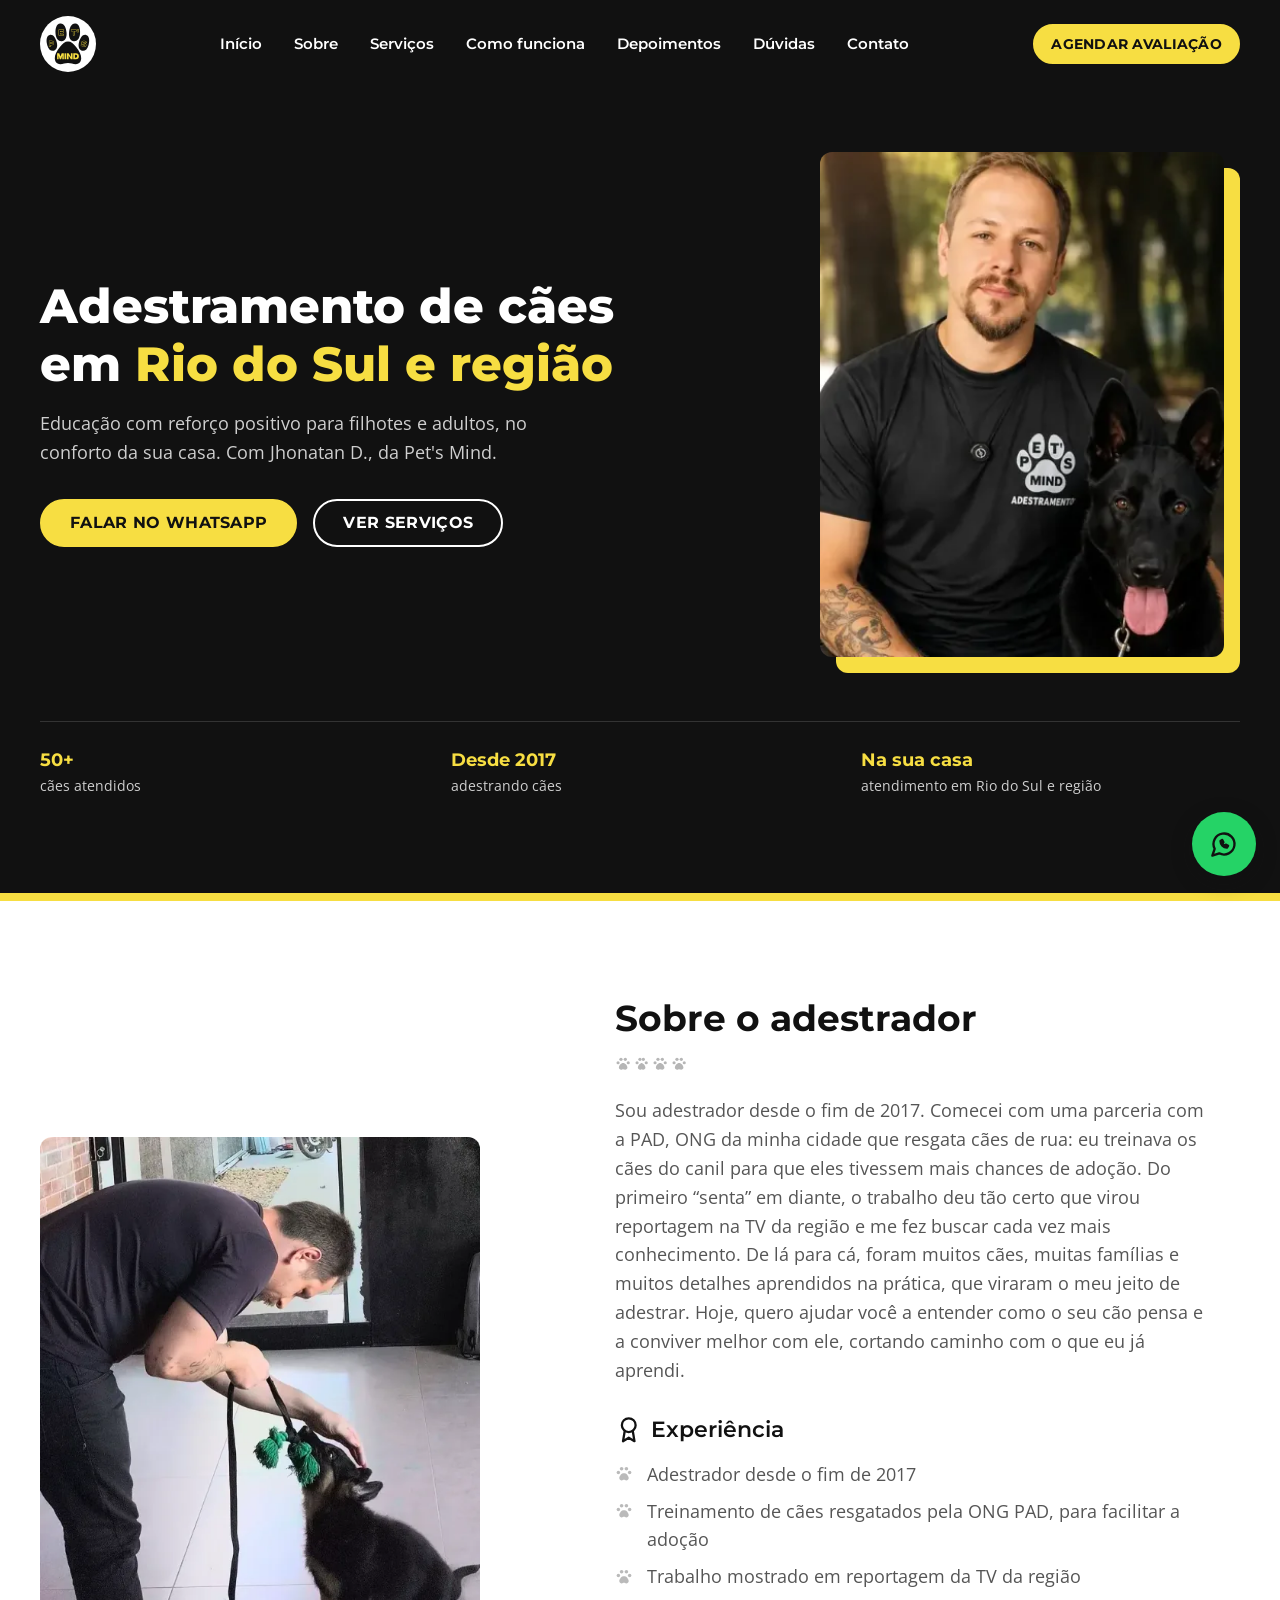
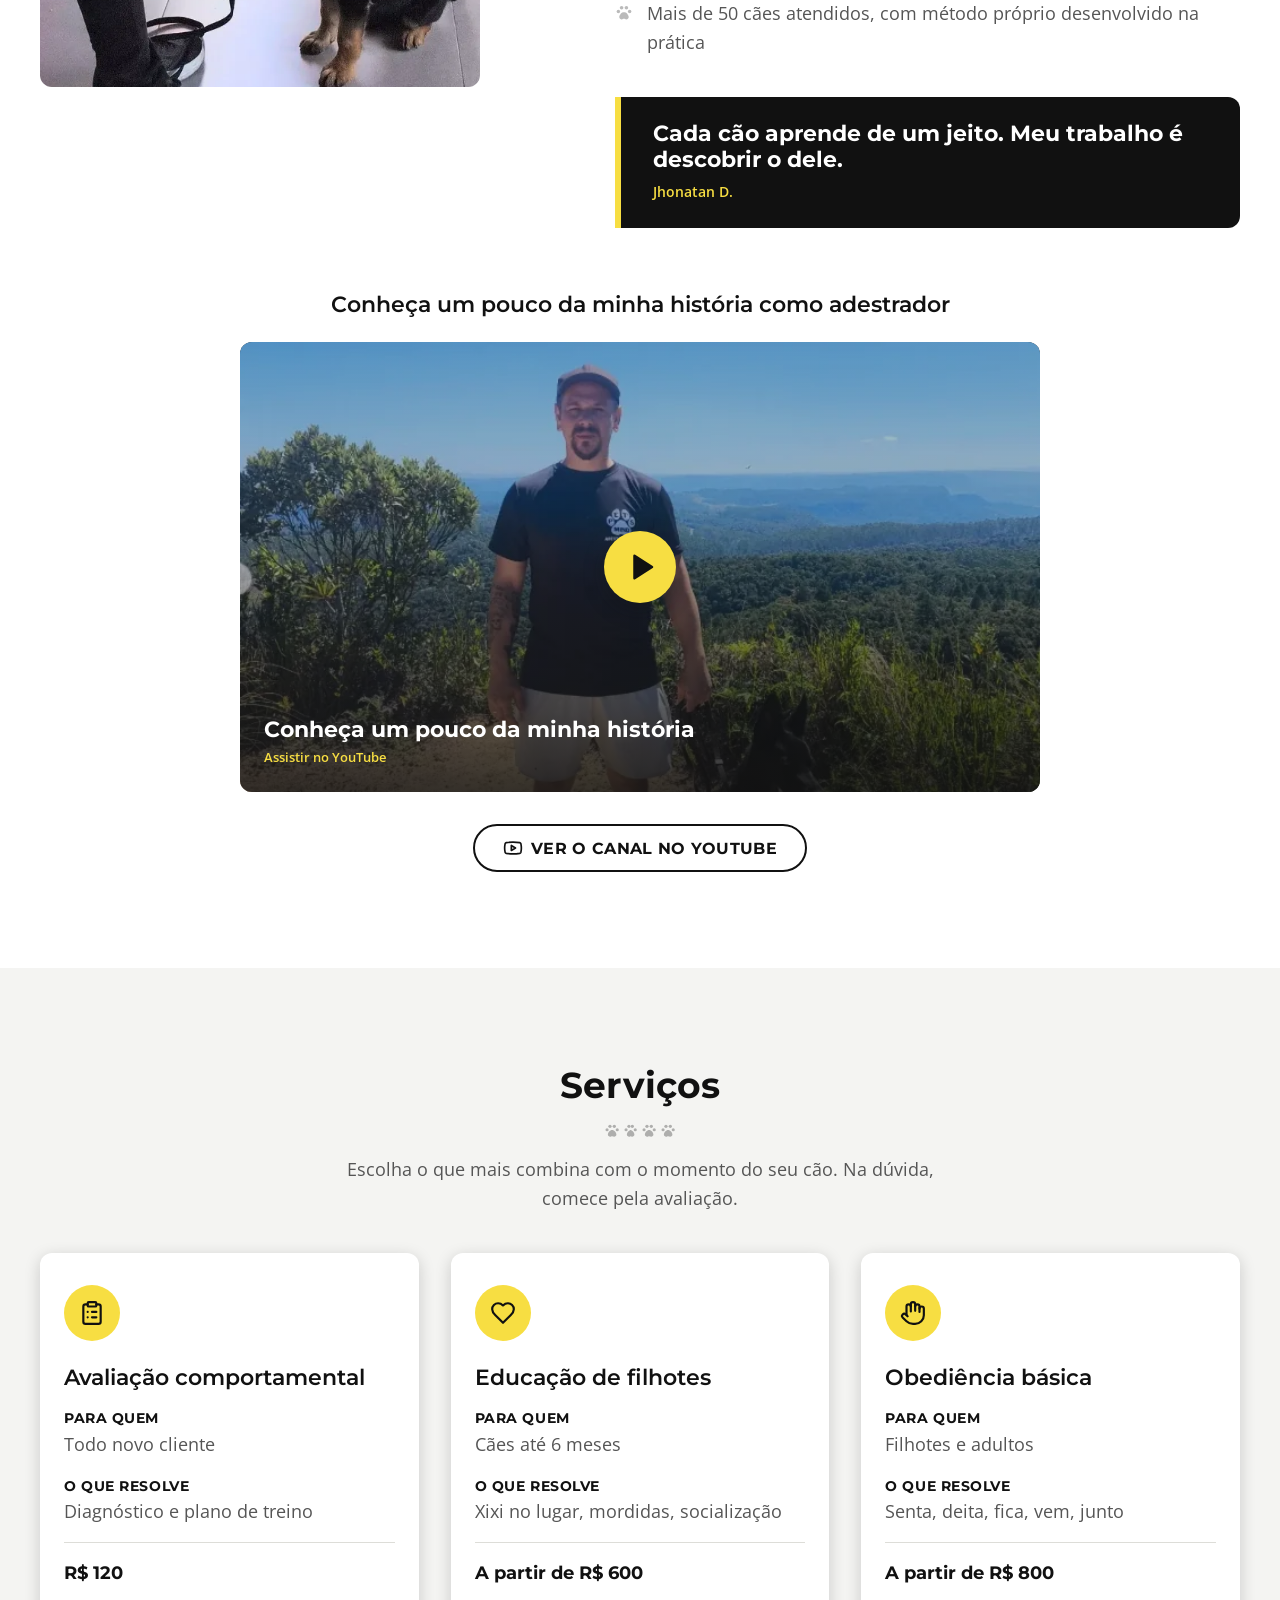
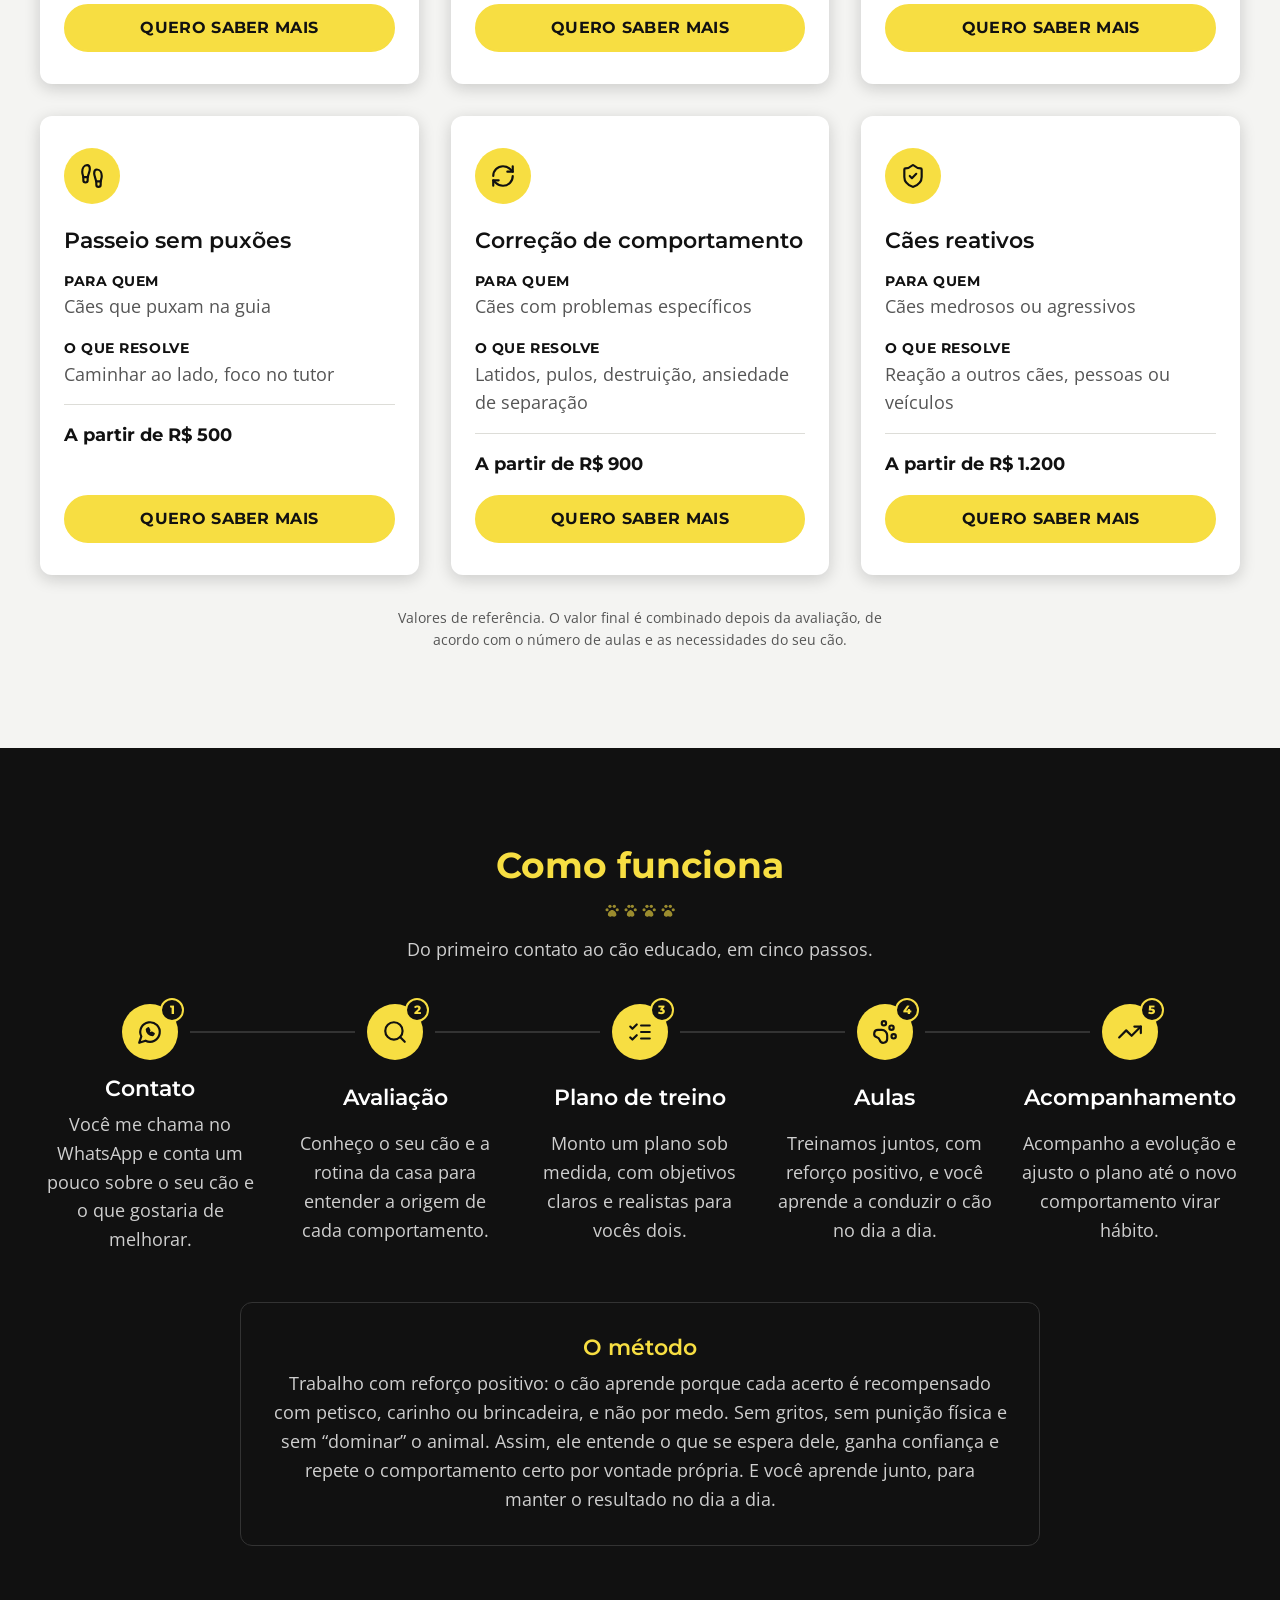
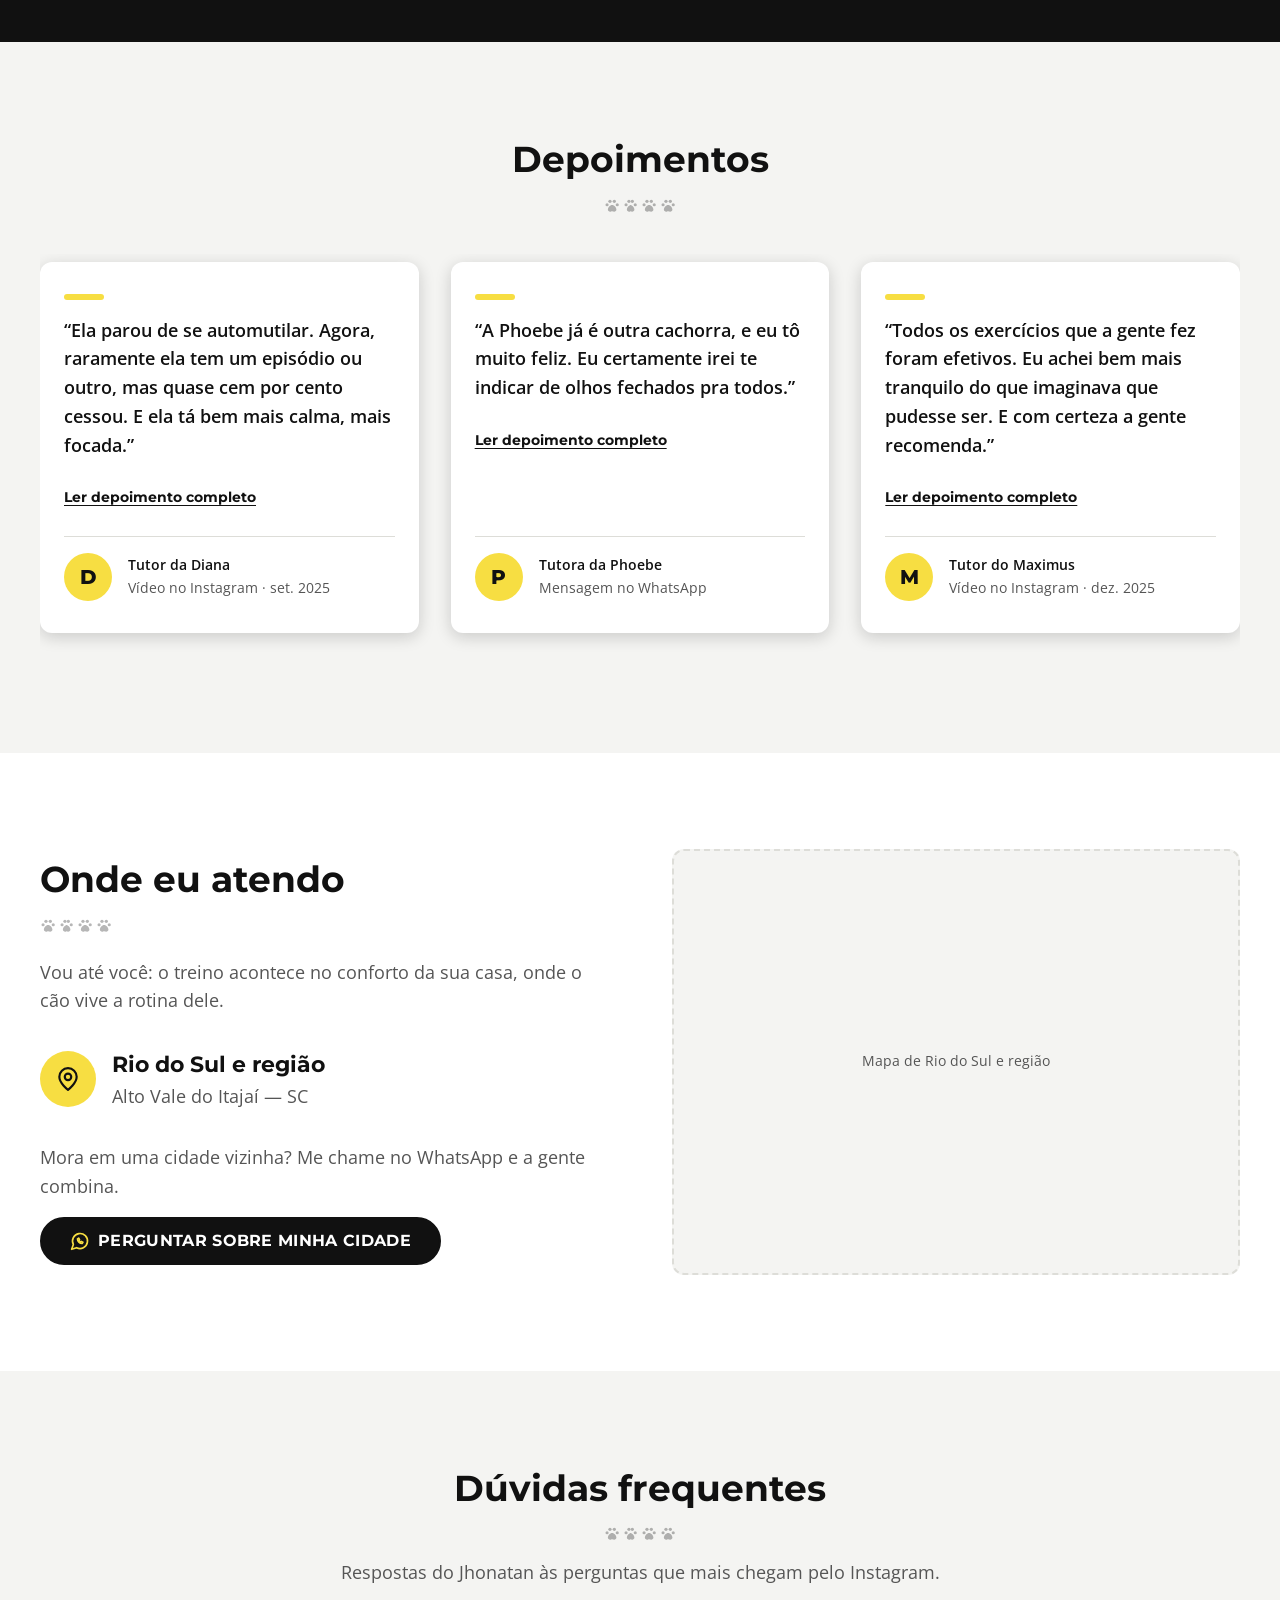
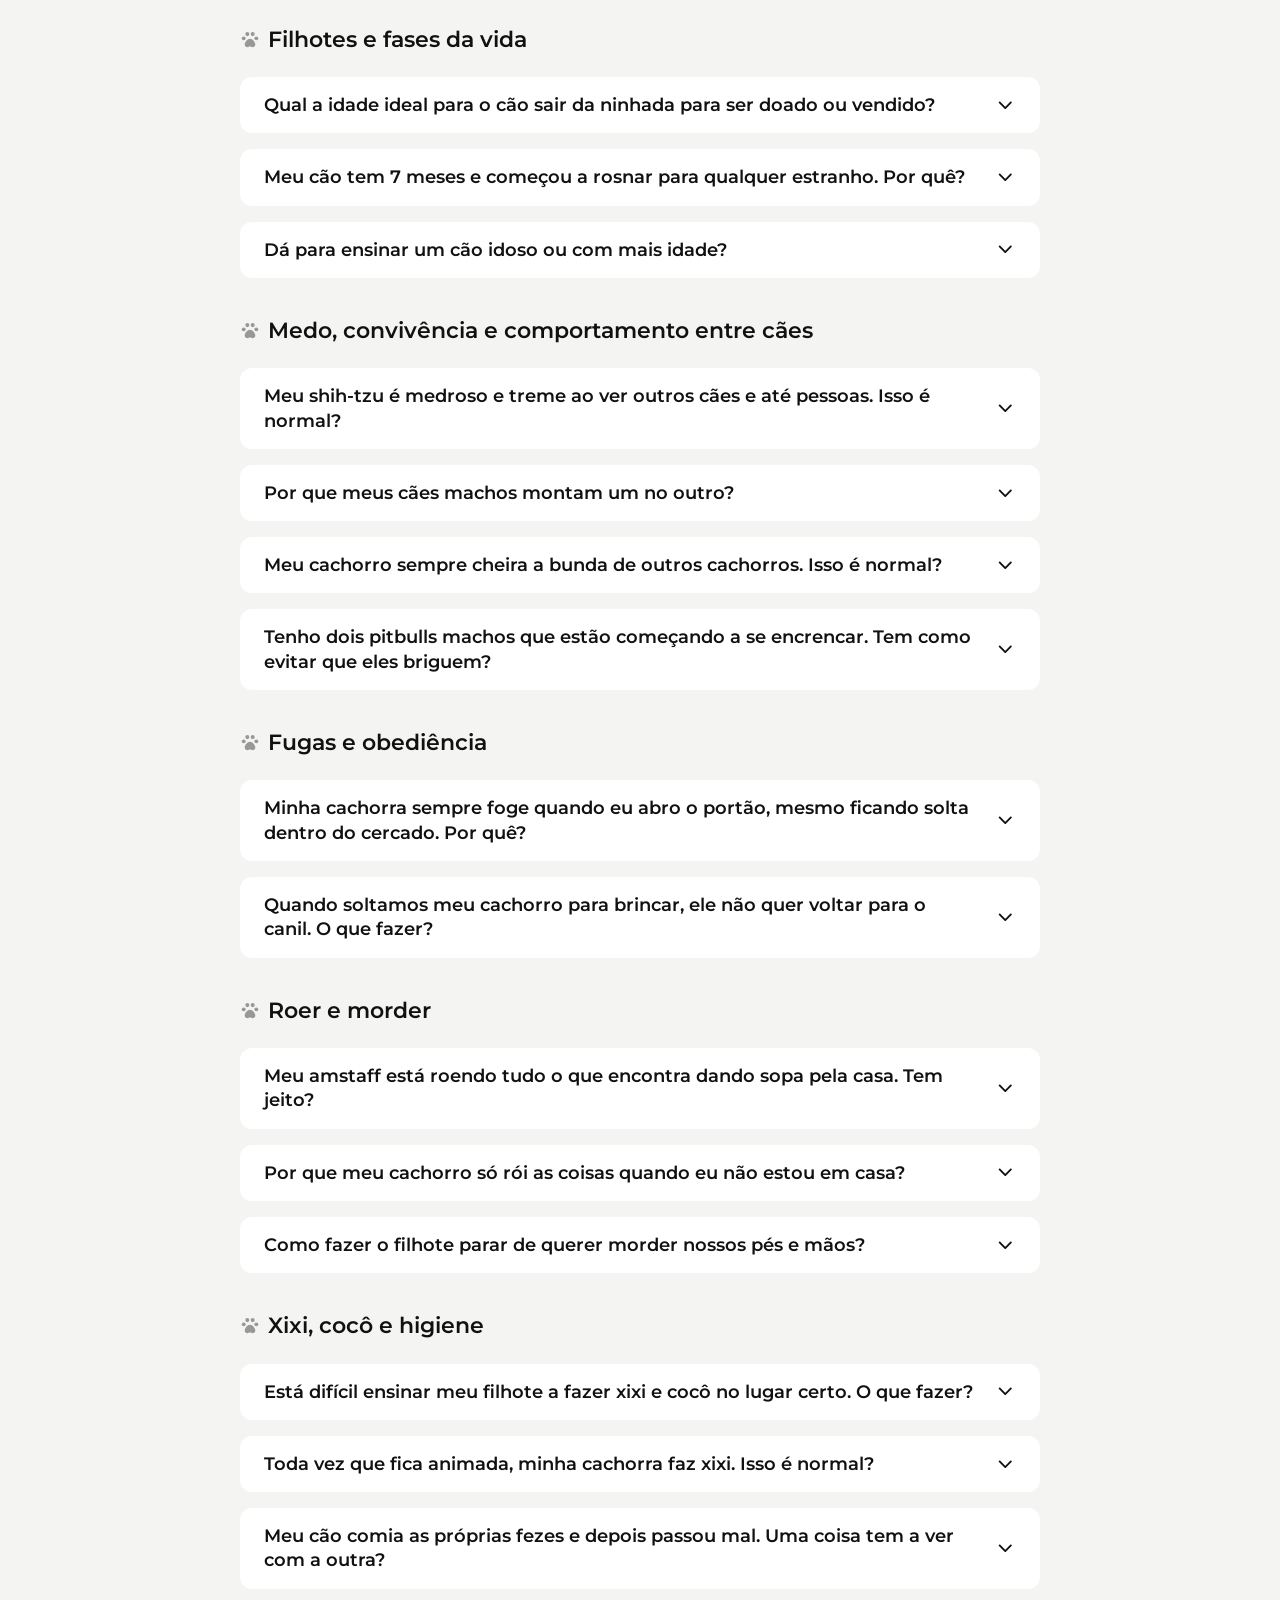
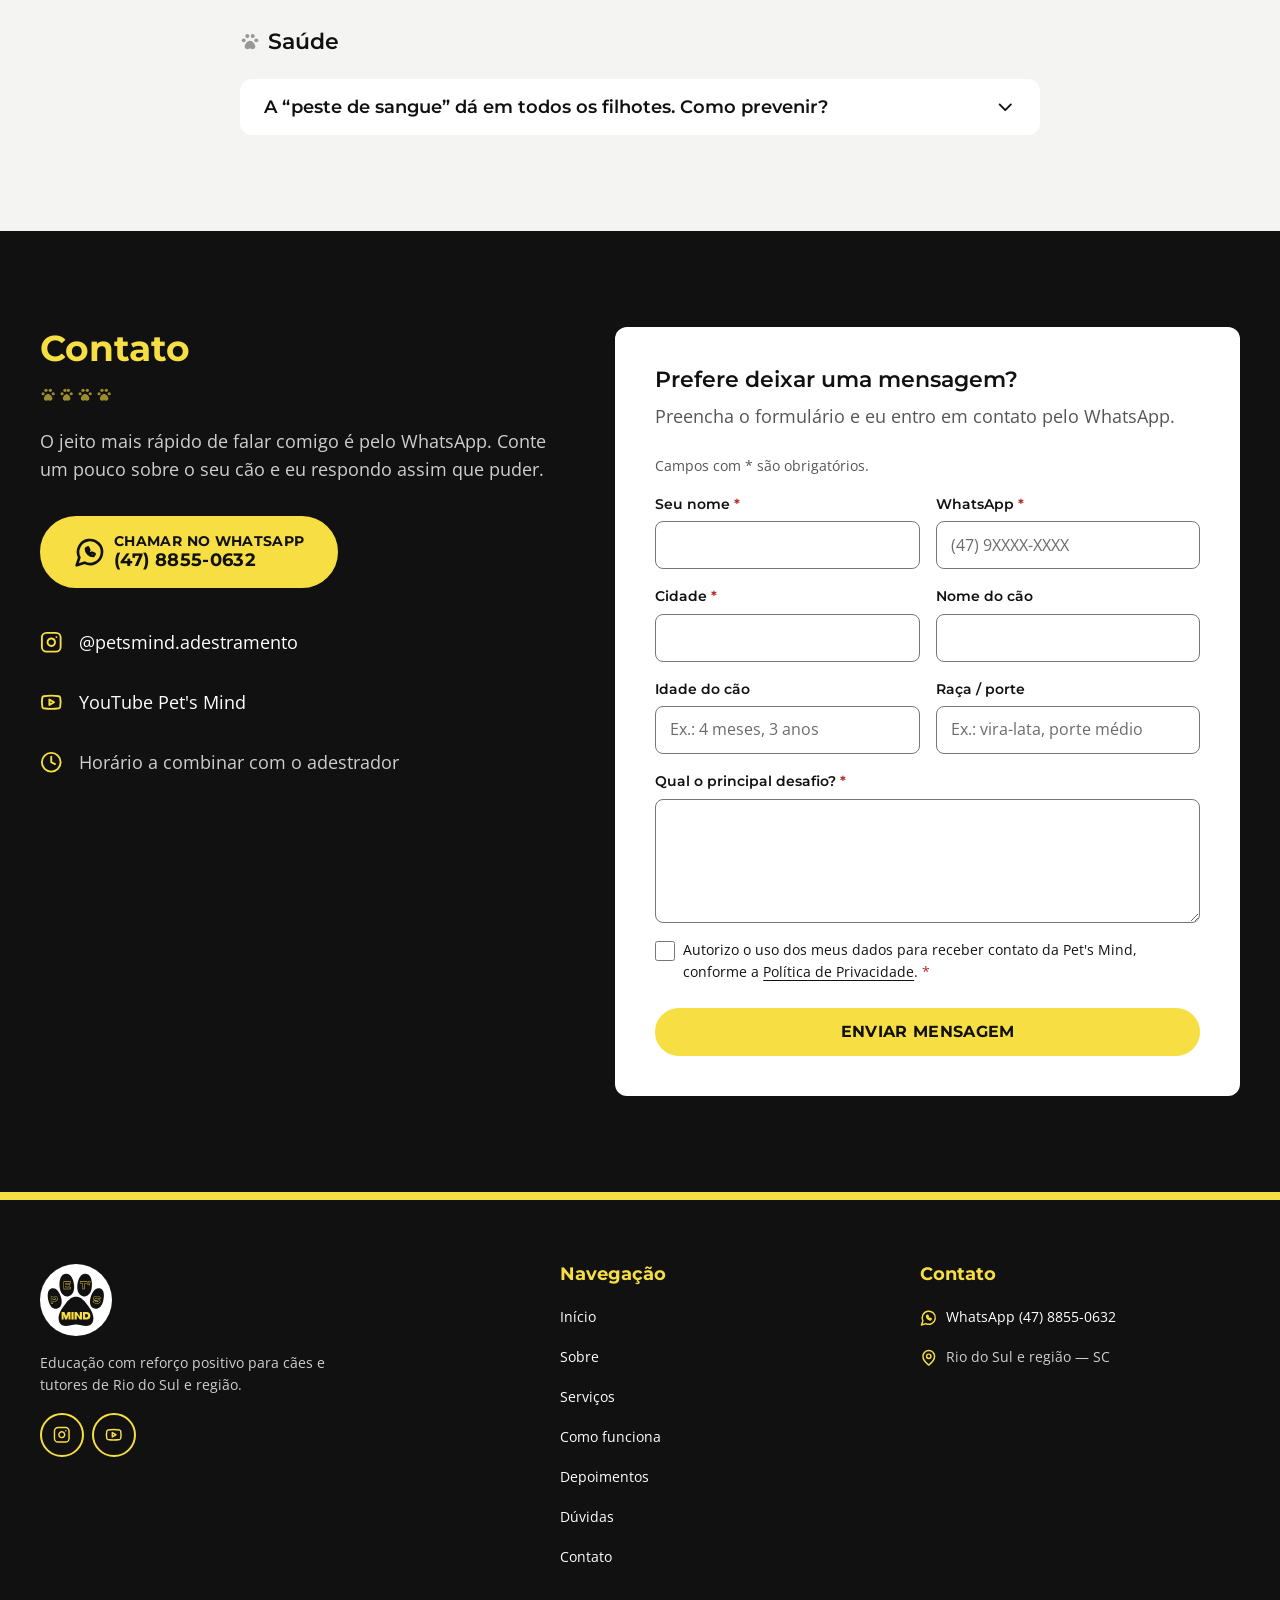
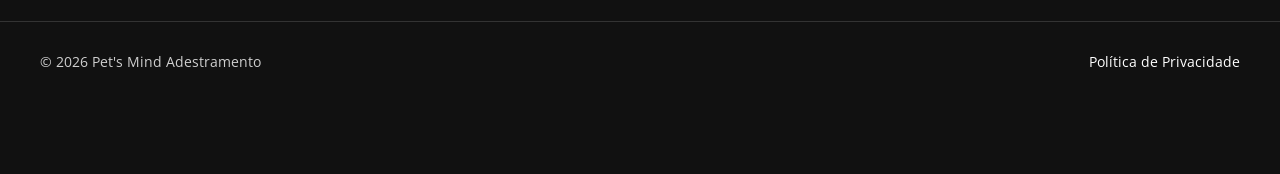
==== index.html @ 967fb6bb "refactor: remove seção de resultados e leva o link do canal para a seção Sobre" ====
<!DOCTYPE html>
<html lang="pt-BR">
<head>
  <meta charset="UTF-8">
  <meta name="viewport" content="width=device-width, initial-scale=1">
  <!-- Title e description provisórios: versão final na Parte 4 -->
  <title>Pet's Mind Adestramento | Adestramento de cães em Rio do Sul e região</title>
  <meta name="description" content="Adestramento de cães com reforço positivo em Rio do Sul e região, com Jhonatan D. da Pet's Mind Adestramento. Fale pelo WhatsApp.">

  <link rel="icon" href="assets/img/logo/favicon.ico" sizes="32x32">
  <link rel="icon" href="assets/img/logo/logo.svg" type="image/svg+xml">

  <link rel="stylesheet" href="assets/css/variables.css">
  <link rel="stylesheet" href="assets/css/base.css">
  <link rel="stylesheet" href="assets/css/sections.css">

  <script src="assets/js/config.js" defer></script>
  <script src="assets/js/whatsapp.js" defer></script>
  <script src="assets/js/links.js" defer></script>
  <script src="assets/js/menu.js" defer></script>
</head>
<body>
  <!-- Ícones (estilo Lucide), reutilizados via elemento use -->
  <svg hidden xmlns="http://www.w3.org/2000/svg">
    <symbol id="icone-whatsapp" viewBox="0 0 24 24">
      <path d="M7.9 20A9 9 0 1 0 4 16.1L2 22Z"/>
      <path d="M9 9.5c0 3 2.5 5.5 5.5 5.5l1-1.5-2-1-1 .8a4 4 0 0 1-1.8-1.8l.8-1-1-2L9 9.5Z"/>
    </symbol>
    <symbol id="icone-instagram" viewBox="0 0 24 24">
      <rect width="20" height="20" x="2" y="2" rx="5" ry="5"/>
      <path d="M16 11.37A4 4 0 1 1 12.63 8 4 4 0 0 1 16 11.37z"/>
      <line x1="17.5" x2="17.51" y1="6.5" y2="6.5"/>
    </symbol>
    <symbol id="icone-youtube" viewBox="0 0 24 24">
      <path d="M2.5 17a24.12 24.12 0 0 1 0-10 2 2 0 0 1 1.4-1.4 49.56 49.56 0 0 1 16.2 0A2 2 0 0 1 21.5 7a24.12 24.12 0 0 1 0 10 2 2 0 0 1-1.4 1.4 49.55 49.55 0 0 1-16.2 0A2 2 0 0 1 2.5 17"/>
      <path d="m10 15 5-3-5-3z"/>
    </symbol>
    <symbol id="icone-local" viewBox="0 0 24 24">
      <path d="M20 10c0 6-8 12-8 12s-8-6-8-12a8 8 0 0 1 16 0Z"/>
      <circle cx="12" cy="10" r="3"/>
    </symbol>
    <symbol id="icone-avaliacao" viewBox="0 0 24 24">
      <rect width="8" height="4" x="8" y="2" rx="1" ry="1"/>
      <path d="M16 4h2a2 2 0 0 1 2 2v14a2 2 0 0 1-2 2H6a2 2 0 0 1-2-2V6a2 2 0 0 1 2-2h2"/>
      <path d="M12 11h4"/><path d="M12 16h4"/><path d="M8 11h.01"/><path d="M8 16h.01"/>
    </symbol>
    <symbol id="icone-filhote" viewBox="0 0 24 24">
      <path d="M19 14c1.49-1.46 3-3.21 3-5.5A5.5 5.5 0 0 0 16.5 3c-1.76 0-3 .5-4.5 2-1.5-1.5-2.74-2-4.5-2A5.5 5.5 0 0 0 2 8.5c0 2.3 1.5 4.05 3 5.5l7 7Z"/>
    </symbol>
    <symbol id="icone-obediencia" viewBox="0 0 24 24">
      <path d="M18 11V6a2 2 0 0 0-2-2a2 2 0 0 0-2 2"/>
      <path d="M14 10V4a2 2 0 0 0-2-2a2 2 0 0 0-2 2v2"/>
      <path d="M10 10.5V6a2 2 0 0 0-2-2a2 2 0 0 0-2 2v8"/>
      <path d="M18 8a2 2 0 1 1 4 0v6a8 8 0 0 1-8 8h-2c-2.8 0-4.5-.86-5.99-2.34l-3.6-3.6a2 2 0 0 1 2.83-2.82L7 15"/>
    </symbol>
    <symbol id="icone-passeio" viewBox="0 0 24 24">
      <path d="M4 16v-2.38C4 11.5 2.97 10.5 3 8c.03-2.72 1.49-6 4.5-6C9.37 2 10 3.8 10 5.5c0 3.11-2 5.66-2 8.68V16a2 2 0 1 1-4 0Z"/>
      <path d="M20 20v-2.38c0-2.12 1.03-3.12 1-5.62-.03-2.72-1.49-6-4.5-6C14.63 6 14 7.8 14 9.5c0 3.11 2 5.66 2 8.68V20a2 2 0 1 0 4 0Z"/>
      <path d="M16 17h4"/><path d="M4 13h4"/>
    </symbol>
    <symbol id="icone-comportamento" viewBox="0 0 24 24">
      <path d="M3 12a9 9 0 0 1 9-9 9.75 9.75 0 0 1 6.74 2.74L21 8"/><path d="M21 3v5h-5"/>
      <path d="M21 12a9 9 0 0 1-9 9 9.75 9.75 0 0 1-6.74-2.74L3 16"/><path d="M8 16H3v5"/>
    </symbol>
    <symbol id="icone-reativo" viewBox="0 0 24 24">
      <path d="M20 13c0 5-3.5 7.5-7.66 8.95a1 1 0 0 1-.67-.01C7.5 20.5 4 18 4 13V6a1 1 0 0 1 1-1c2 0 4.5-1.2 6.24-2.72a1.17 1.17 0 0 1 1.52 0C14.51 3.81 17 5 19 5a1 1 0 0 1 1 1z"/>
      <path d="m9 12 2 2 4-4"/>
    </symbol>
    <symbol id="icone-busca" viewBox="0 0 24 24">
      <circle cx="11" cy="11" r="8"/><path d="m21 21-4.3-4.3"/>
    </symbol>
    <symbol id="icone-plano" viewBox="0 0 24 24">
      <path d="m3 17 2 2 4-4"/><path d="m3 7 2 2 4-4"/><path d="M13 6h8"/><path d="M13 12h8"/><path d="M13 18h8"/>
    </symbol>
    <symbol id="icone-pegada" viewBox="0 0 24 24">
      <circle cx="11" cy="4" r="2"/><circle cx="18" cy="8" r="2"/><circle cx="20" cy="16" r="2"/>
      <path d="M9 10a5 5 0 0 1 5 5v3.5a3.5 3.5 0 0 1-6.84 1.045Q6.52 17.48 4.46 16.84A3.5 3.5 0 0 1 5.5 10Z"/>
    </symbol>
    <symbol id="icone-evolucao" viewBox="0 0 24 24">
      <polyline points="22 7 13.5 15.5 8.5 10.5 2 17"/><polyline points="16 7 22 7 22 13"/>
    </symbol>
    <symbol id="icone-formacao" viewBox="0 0 24 24">
      <circle cx="12" cy="8" r="6"/><path d="M15.477 12.89 17 22l-5-3-5 3 1.523-9.11"/>
    </symbol>
    <symbol id="icone-play" viewBox="0 0 24 24">
      <polygon points="6 3 20 12 6 21 6 3"/>
    </symbol>
    <symbol id="icone-anterior" viewBox="0 0 24 24">
      <path d="m15 18-6-6 6-6"/>
    </symbol>
    <symbol id="icone-proximo" viewBox="0 0 24 24">
      <path d="m9 18 6-6-6-6"/>
    </symbol>
    <symbol id="icone-abrir" viewBox="0 0 24 24">
      <path d="m6 9 6 6 6-6"/>
    </symbol>
    <symbol id="icone-relogio" viewBox="0 0 24 24">
      <circle cx="12" cy="12" r="10"/><polyline points="12 6 12 12 16 14"/>
    </symbol>
  </svg>

  <a class="pular-link" href="#conteudo">Pular para o conteúdo</a>

  <!-- ===================== CABEÇALHO ===================== -->
  <header class="cabecalho" data-cabecalho>
    <div class="container cabecalho__interno">
      <a class="logo cabecalho__logo" href="#inicio">
        <img class="logo__img" src="assets/img/logo/logo.svg" alt="Pet's Mind Adestramento — voltar ao início" width="56" height="56">
      </a>

      <nav class="cabecalho__nav" aria-label="Menu principal">
        <ul class="nav__lista">
          <li><a class="nav__link" href="#inicio">Início</a></li>
          <li><a class="nav__link" href="#sobre">Sobre</a></li>
          <li><a class="nav__link" href="#servicos">Serviços</a></li>
          <li><a class="nav__link" href="#como-funciona">Como funciona</a></li>
          <li><a class="nav__link" href="#depoimentos">Depoimentos</a></li>
          <li><a class="nav__link" href="#duvidas">Dúvidas</a></li>
          <li><a class="nav__link" href="#contato">Contato</a></li>
        </ul>
      </nav>

      <a class="btn btn--primario btn--pequeno cabecalho__cta" href="#contato" data-whatsapp data-servico="Avaliação comportamental">Agendar avaliação</a>
    </div>
  </header>

  <main id="conteudo">
    <!-- ===================== HERO ===================== -->
    <section class="secao secao--escura hero" id="inicio" aria-labelledby="inicio-titulo">
      <div class="container hero__grade">
        <div class="hero__conteudo">
          <h1 class="hero__titulo" id="inicio-titulo">Adestramento de cães em <span class="hero__titulo-destaque">Rio do Sul e região</span></h1>
          <p class="hero__subtitulo">Educação com reforço positivo para filhotes e adultos, no conforto da sua casa. Com Jhonatan D., da Pet's Mind.</p>
          <div class="botoes">
            <a class="btn btn--primario" href="#contato" data-whatsapp>Falar no WhatsApp</a>
            <a class="btn btn--secundario" href="#servicos">Ver serviços</a>
          </div>
        </div>
        <div class="hero__midia">
          <img class="hero__foto" src="assets/img/hero/jhonatan-com-cao.webp" width="392" height="490" fetchpriority="high" alt="Jhonatan D., adestrador da Pet's Mind, sorrindo ao lado de um cão preto">
        </div>
      </div>
      <div class="container">
        <ul class="hero__confianca">
          <li class="hero__confianca-item">
            <strong class="hero__confianca-valor">50+</strong>
            <span>cães atendidos</span>
          </li>
          <li class="hero__confianca-item">
            <strong class="hero__confianca-valor">Desde 2017</strong>
            <span>adestrando cães</span>
          </li>
          <li class="hero__confianca-item">
            <strong class="hero__confianca-valor">Na sua casa</strong>
            <span>atendimento em Rio do Sul e região</span>
          </li>
        </ul>
      </div>
    </section>

    <!-- ===================== SOBRE ===================== -->
    <section class="secao secao--clara sobre" id="sobre" aria-labelledby="sobre-titulo">
      <div class="container sobre__grade">
        <div class="sobre__midia">
          <img class="sobre__foto" src="assets/img/sobre/jhonatan-treinando-filhote.webp" width="577" height="721" loading="lazy" alt="Jhonatan D. treinando um filhote de pastor-alemão com guia e brinquedo de corda">
        </div>
        <div class="sobre__conteudo">
          <h2 class="secao__titulo" id="sobre-titulo">Sobre o adestrador</h2>
          <p class="sobre__texto">Sou adestrador desde o fim de 2017. Comecei com uma parceria com a PAD, ONG da minha cidade que resgata cães de rua: eu treinava os cães do canil para que eles tivessem mais chances de adoção. Do primeiro “senta” em diante, o trabalho deu tão certo que virou reportagem na TV da região e me fez buscar cada vez mais conhecimento. De lá para cá, foram muitos cães, muitas famílias e muitos detalhes aprendidos na prática, que viraram o meu jeito de adestrar. Hoje, quero ajudar você a entender como o seu cão pensa e a conviver melhor com ele, cortando caminho com o que eu já aprendi.</p>
          <h3 class="sobre__subtitulo"><svg class="icone" aria-hidden="true" focusable="false"><use href="#icone-formacao"/></svg>Experiência</h3>
          <ul class="lista-pegadas sobre__formacoes">
            <li>Adestrador desde o fim de 2017</li>
            <li>Treinamento de cães resgatados pela ONG PAD, para facilitar a adoção</li>
            <li>Trabalho mostrado em reportagem da TV da região</li>
            <li>Mais de 50 cães atendidos, com método próprio desenvolvido na prática</li>
          </ul>
          <blockquote class="destaque">
            <p>Cada cão aprende de um jeito. Meu trabalho é descobrir o dele.</p>
            <footer class="destaque__autor">Jhonatan D.</footer>
          </blockquote>
        </div>
      </div>

      <div class="container sobre__video">
        <h3 class="sobre__video-titulo">Conheça um pouco da minha história como adestrador</h3>
        <!-- Sem JS, o link abre o vídeo no YouTube. Na Parte 3, o clique troca a capa (foto local)
             pelo player youtube-nocookie.com, carregado só nesse momento. -->
        <div class="video" data-youtube-id="eS8RAt--nu4">
          <a class="video__capa video__capa--foto" href="https://www.youtube.com/watch?v=eS8RAt--nu4" target="_blank" rel="noopener">
            <img src="assets/img/sobre/capa-video-historia.webp" width="707" height="398" loading="lazy" alt="">
            <span class="video__play"><svg class="icone" aria-hidden="true" focusable="false"><use href="#icone-play"/></svg></span>
            <span class="video__legenda">
              <span class="video__titulo">Conheça um pouco da minha história</span>
              <span class="video__origem">Assistir no YouTube<span class="visualmente-oculto"> (abre em nova aba)</span></span>
            </span>
          </a>
        </div>
        <a class="btn btn--secundario sobre__canal" href="https://www.youtube.com/@petsmind.adestramento" data-link="youtube">
          <svg class="icone" aria-hidden="true" focusable="false"><use href="#icone-youtube"/></svg>
          <span>Ver o canal no YouTube</span>
        </a>
      </div>
    </section>

    <!-- ===================== SERVIÇOS ===================== -->
    <section class="secao secao--cinza servicos" id="servicos" aria-labelledby="servicos-titulo">
      <div class="container">
        <header class="secao__cabecalho secao__cabecalho--centro">
          <h2 class="secao__titulo" id="servicos-titulo">Serviços</h2>
          <p class="secao__texto">Escolha o que mais combina com o momento do seu cão. Na dúvida, comece pela avaliação.</p>
        </header>
        <ul class="servicos__grade">
          <li class="servico-card cartao">
            <span class="icone-circulo servico-card__icone"><svg class="icone" aria-hidden="true" focusable="false"><use href="#icone-avaliacao"/></svg></span>
            <h3 class="servico-card__titulo" id="servico-1">Avaliação comportamental</h3>
            <dl class="servico-card__detalhes">
              <div>
                <dt>Para quem</dt>
                <dd>Todo novo cliente</dd>
              </div>
              <div>
                <dt>O que resolve</dt>
                <dd>Diagnóstico e plano de treino</dd>
              </div>
            </dl>
            <p class="servico-card__preco">R$ 120</p>
            <a class="btn btn--primario servico-card__botao" href="#contato" data-whatsapp data-servico="Avaliação comportamental" aria-describedby="servico-1">Quero saber mais</a>
          </li>
          <li class="servico-card cartao">
            <span class="icone-circulo servico-card__icone"><svg class="icone" aria-hidden="true" focusable="false"><use href="#icone-filhote"/></svg></span>
            <h3 class="servico-card__titulo" id="servico-2">Educação de filhotes</h3>
            <dl class="servico-card__detalhes">
              <div>
                <dt>Para quem</dt>
                <dd>Cães até 6 meses</dd>
              </div>
              <div>
                <dt>O que resolve</dt>
                <dd>Xixi no lugar, mordidas, socialização</dd>
              </div>
            </dl>
            <p class="servico-card__preco">A partir de R$ 600</p>
            <a class="btn btn--primario servico-card__botao" href="#contato" data-whatsapp data-servico="Educação de filhotes" aria-describedby="servico-2">Quero saber mais</a>
          </li>
          <li class="servico-card cartao">
            <span class="icone-circulo servico-card__icone"><svg class="icone" aria-hidden="true" focusable="false"><use href="#icone-obediencia"/></svg></span>
            <h3 class="servico-card__titulo" id="servico-3">Obediência básica</h3>
            <dl class="servico-card__detalhes">
              <div>
                <dt>Para quem</dt>
                <dd>Filhotes e adultos</dd>
              </div>
              <div>
                <dt>O que resolve</dt>
                <dd>Senta, deita, fica, vem, junto</dd>
              </div>
            </dl>
            <p class="servico-card__preco">A partir de R$ 800</p>
            <a class="btn btn--primario servico-card__botao" href="#contato" data-whatsapp data-servico="Obediência básica" aria-describedby="servico-3">Quero saber mais</a>
          </li>
          <li class="servico-card cartao">
            <span class="icone-circulo servico-card__icone"><svg class="icone" aria-hidden="true" focusable="false"><use href="#icone-passeio"/></svg></span>
            <h3 class="servico-card__titulo" id="servico-4">Passeio sem puxões</h3>
            <dl class="servico-card__detalhes">
              <div>
                <dt>Para quem</dt>
                <dd>Cães que puxam na guia</dd>
              </div>
              <div>
                <dt>O que resolve</dt>
                <dd>Caminhar ao lado, foco no tutor</dd>
              </div>
            </dl>
            <p class="servico-card__preco">A partir de R$ 500</p>
            <a class="btn btn--primario servico-card__botao" href="#contato" data-whatsapp data-servico="Passeio sem puxões" aria-describedby="servico-4">Quero saber mais</a>
          </li>
          <li class="servico-card cartao">
            <span class="icone-circulo servico-card__icone"><svg class="icone" aria-hidden="true" focusable="false"><use href="#icone-comportamento"/></svg></span>
            <h3 class="servico-card__titulo" id="servico-5">Correção de comportamento</h3>
            <dl class="servico-card__detalhes">
              <div>
                <dt>Para quem</dt>
                <dd>Cães com problemas específicos</dd>
              </div>
              <div>
                <dt>O que resolve</dt>
                <dd>Latidos, pulos, destruição, ansiedade de separação</dd>
              </div>
            </dl>
            <p class="servico-card__preco">A partir de R$ 900</p>
            <a class="btn btn--primario servico-card__botao" href="#contato" data-whatsapp data-servico="Correção de comportamento" aria-describedby="servico-5">Quero saber mais</a>
          </li>
          <li class="servico-card cartao">
            <span class="icone-circulo servico-card__icone"><svg class="icone" aria-hidden="true" focusable="false"><use href="#icone-reativo"/></svg></span>
            <h3 class="servico-card__titulo" id="servico-6">Cães reativos</h3>
            <dl class="servico-card__detalhes">
              <div>
                <dt>Para quem</dt>
                <dd>Cães medrosos ou agressivos</dd>
              </div>
              <div>
                <dt>O que resolve</dt>
                <dd>Reação a outros cães, pessoas ou veículos</dd>
              </div>
            </dl>
            <p class="servico-card__preco">A partir de R$ 1.200</p>
            <a class="btn btn--primario servico-card__botao" href="#contato" data-whatsapp data-servico="Cães reativos" aria-describedby="servico-6">Quero saber mais</a>
          </li>
        </ul>
        <!-- Valores estimados a pedido do cliente (referência de mercado em SC, 2026): validar com o Jhonatan antes do lançamento -->
        <p class="servicos__nota">Valores de referência. O valor final é combinado depois da avaliação, de acordo com o número de aulas e as necessidades do seu cão.</p>
      </div>
    </section>

    <!-- ===================== COMO FUNCIONA ===================== -->
    <section class="secao secao--escura como-funciona" id="como-funciona" aria-labelledby="como-funciona-titulo">
      <div class="container">
        <header class="secao__cabecalho secao__cabecalho--centro">
          <h2 class="secao__titulo" id="como-funciona-titulo">Como funciona</h2>
          <p class="secao__texto">Do primeiro contato ao cão educado, em cinco passos.</p>
        </header>
        <ol class="passos">
          <li class="passo">
            <span class="passo__marcador">
              <span class="icone-circulo"><svg class="icone" aria-hidden="true" focusable="false"><use href="#icone-whatsapp"/></svg></span>
              <span class="passo__numero" aria-hidden="true">1</span>
            </span>
            <h3 class="passo__titulo"><span class="visualmente-oculto">Passo 1: </span>Contato</h3>
            <p class="passo__texto">Você me chama no WhatsApp e conta um pouco sobre o seu cão e o que gostaria de melhorar.</p>
          </li>
          <li class="passo">
            <span class="passo__marcador">
              <span class="icone-circulo"><svg class="icone" aria-hidden="true" focusable="false"><use href="#icone-busca"/></svg></span>
              <span class="passo__numero" aria-hidden="true">2</span>
            </span>
            <h3 class="passo__titulo"><span class="visualmente-oculto">Passo 2: </span>Avaliação</h3>
            <p class="passo__texto">Conheço o seu cão e a rotina da casa para entender a origem de cada comportamento.</p>
          </li>
          <li class="passo">
            <span class="passo__marcador">
              <span class="icone-circulo"><svg class="icone" aria-hidden="true" focusable="false"><use href="#icone-plano"/></svg></span>
              <span class="passo__numero" aria-hidden="true">3</span>
            </span>
            <h3 class="passo__titulo"><span class="visualmente-oculto">Passo 3: </span>Plano de treino</h3>
            <p class="passo__texto">Monto um plano sob medida, com objetivos claros e realistas para vocês dois.</p>
          </li>
          <li class="passo">
            <span class="passo__marcador">
              <span class="icone-circulo"><svg class="icone" aria-hidden="true" focusable="false"><use href="#icone-pegada"/></svg></span>
              <span class="passo__numero" aria-hidden="true">4</span>
            </span>
            <h3 class="passo__titulo"><span class="visualmente-oculto">Passo 4: </span>Aulas</h3>
            <p class="passo__texto">Treinamos juntos, com reforço positivo, e você aprende a conduzir o cão no dia a dia.</p>
          </li>
          <li class="passo">
            <span class="passo__marcador">
              <span class="icone-circulo"><svg class="icone" aria-hidden="true" focusable="false"><use href="#icone-evolucao"/></svg></span>
              <span class="passo__numero" aria-hidden="true">5</span>
            </span>
            <h3 class="passo__titulo"><span class="visualmente-oculto">Passo 5: </span>Acompanhamento</h3>
            <p class="passo__texto">Acompanho a evolução e ajusto o plano até o novo comportamento virar hábito.</p>
          </li>
        </ol>
        <div class="metodo">
          <h3 class="metodo__titulo">O método</h3>
          <p class="metodo__texto">Trabalho com reforço positivo: o cão aprende porque cada acerto é recompensado com petisco, carinho ou brincadeira, e não por medo. Sem gritos, sem punição física e sem “dominar” o animal. Assim, ele entende o que se espera dele, ganha confiança e repete o comportamento certo por vontade própria. E você aprende junto, para manter o resultado no dia a dia.</p>
        </div>
      </div>
    </section>

    <!-- ===================== DEPOIMENTOS ===================== -->
    <section class="secao secao--cinza depoimentos" id="depoimentos" aria-labelledby="depoimentos-titulo">
      <div class="container">
        <header class="secao__cabecalho secao__cabecalho--centro">
          <h2 class="secao__titulo" id="depoimentos-titulo">Depoimentos</h2>
        </header>

        <!-- Carrossel: sem JS, os cartões rolam na horizontal; os controles são ativados na Parte 3 (carousel.js) -->
        <div class="carrossel" data-carrossel>
          <ul class="carrossel__trilha" aria-label="Depoimentos de clientes">
            <li class="depoimento cartao" id="depoimento-1">
              <blockquote class="depoimento__texto">
                <p>“Ela parou de se automutilar. Agora, raramente ela tem um episódio ou outro, mas quase cem por cento cessou. E ela tá bem mais calma, mais focada.”</p>
              </blockquote>
              <details class="depoimento__completo">
                <summary class="depoimento__completo-botao">Ler depoimento completo</summary>
                <div class="depoimento__completo-texto">
                  <p>A gente procurou um adestrador depois que se mudou para esta casa, que acabou diminuindo o espaço que a Diana tinha. Ela tinha um espaço externo bem maior na outra casa, e aqui acabou ficando mais restrita. Isso fez com que ela começasse a se automutilar. A gente tentou vários métodos que buscou na internet, mas sem sucesso. Foi quando decidimos procurar um adestrador, recebemos a indicação do Jhonatan e entramos em contato.</p>
                  <p>Foi um desafio, porque a gente aprendeu, principalmente, que tinha que dedicar um tempo diário para ela. Assim como a gente dedica um tempo para nós, também tem que tirar um tempo para ela, para o treinamento e para dar atenção. Na nossa rotina, que é sempre corrida, a gente teve que encaixar esse tempo e acabou se reorganizando. Hoje a gente continua fazendo o treinamento todos os dias: tiro cerca de quarenta minutos por dia para treinar com ela, passear e dar a atenção de que ela precisa.</p>
                  <p>Com certeza o resultado foi satisfatório. Ela mudou muito: a ansiedade e o nervosismo que ela tinha diminuíram bastante depois que a gente começou a aplicar as técnicas do treinamento. Ela parou de se automutilar. Agora, raramente ela tem um episódio ou outro, mas quase cem por cento cessou. E ela tá bem mais calma, mais focada, porque antes era muito desatenta.</p>
                </div>
              </details>
              <div class="depoimento__autor">
                <!-- Trocar pela foto do cão (WebP, com alt, width e height) quando houver autorização -->
                <span class="depoimento__avatar" aria-hidden="true">D</span>
                <p><strong>Tutor da Diana</strong><br><span class="depoimento__fonte">Vídeo no Instagram · set. 2025</span></p>
              </div>
            </li>
            <li class="depoimento cartao" id="depoimento-2">
              <blockquote class="depoimento__texto">
                <p>“A Phoebe já é outra cachorra, e eu tô muito feliz. Eu certamente irei te indicar de olhos fechados pra todos.”</p>
              </blockquote>
              <details class="depoimento__completo">
                <summary class="depoimento__completo-botao">Ler depoimento completo</summary>
                <div class="depoimento__completo-texto">
                  <p>Cara, teu trabalho é muito foda, tá! O teu nível de conhecimento e profissionalismo é ímpar. Além de todas as orientações, você ainda se preocupa em explicar cada coisa, de maneira que possamos entender como a cabeça deles funciona. Isso é incrível, porque muda a percepção das coisas, nos faz criar vínculos e entender como nos comunicar de maneira clara com eles. Eu tô muito agradecida pelas suas aulas, e é uma pena que eu não tenha conseguido começar antes.</p>
                  <p>De qualquer forma, a Phoebe já é outra cachorra, e eu tô muito feliz. Eu certamente irei te indicar de olhos fechados pra todos. Muito obrigada mesmo!</p>
                </div>
              </details>
              <div class="depoimento__autor">
                <!-- Trocar pela foto do cão (WebP, com alt, width e height) quando houver autorização -->
                <span class="depoimento__avatar" aria-hidden="true">P</span>
                <p><strong>Tutora da Phoebe</strong><br><span class="depoimento__fonte">Mensagem no WhatsApp</span></p>
              </div>
            </li>
            <li class="depoimento cartao" id="depoimento-3">
              <blockquote class="depoimento__texto">
                <p>“Todos os exercícios que a gente fez foram efetivos. Eu achei bem mais tranquilo do que imaginava que pudesse ser. E com certeza a gente recomenda.”</p>
              </blockquote>
              <details class="depoimento__completo">
                <summary class="depoimento__completo-botao">Ler depoimento completo</summary>
                <div class="depoimento__completo-texto">
                  <p>A gente resolveu procurar o adestramento para o Maximus com o intuito de ter um convívio melhor, mais tranquilo com ele. Ele é grandão, mas ainda é um bebezão. Como é um cão de grande porte, tudo o que ele faz tem consequência no convívio. Então a gente queria que ele obedecesse, que não puxasse na guia, que não pulasse nas pessoas, principalmente em relação ao comportamento.</p>
                  <p>A gente começou lá pelo quarto mês dele, e hoje ele está com 7 meses. No começo era mais conturbado: a gente não sabia usar a guia direito nem como contê-lo. Minha filha, de 15 anos, não conseguia segurar ele.</p>
                  <p>O que a gente sente que fez a diferença foi o nosso comportamento em relação a ele. O Jhonatan veio, mostrou a técnica, os exercícios, as atividades e a importância de manter a frequência da repetição, a constância. É importante dedicar o tempo e ser constante, mas, resumindo, foi bem tranquilo, nada conturbado, e ele sempre respondeu rápido.</p>
                  <p>Todos os exercícios que a gente fez foram efetivos: não entrar em casa sem ser chamado, esperar na hora da alimentação, conter a ansiedade dele, conseguir fazer ele ficar parado. Andar na guia, não pular nas pessoas, não sair pelo portão, comer com um pouco mais de calma: foi bem satisfatório. Eu tinha a impressão de que seria mais complicado, mas achei bem mais tranquilo do que imaginava.</p>
                  <p>A gente agradece a parceria. E com certeza a gente recomenda.</p>
                </div>
              </details>
              <div class="depoimento__autor">
                <!-- Trocar pela foto do cão (WebP, com alt, width e height) quando houver autorização -->
                <span class="depoimento__avatar" aria-hidden="true">M</span>
                <p><strong>Tutor do Maximus</strong><br><span class="depoimento__fonte">Vídeo no Instagram · dez. 2025</span></p>
              </div>
            </li>
          </ul>
          <div class="carrossel__controles" hidden>
            <button class="carrossel__botao" type="button" data-carrossel-anterior aria-label="Depoimento anterior"><svg class="icone" aria-hidden="true" focusable="false"><use href="#icone-anterior"/></svg></button>
            <div class="carrossel__indicadores" data-carrossel-indicadores></div>
            <button class="carrossel__botao" type="button" data-carrossel-proximo aria-label="Próximo depoimento"><svg class="icone" aria-hidden="true" focusable="false"><use href="#icone-proximo"/></svg></button>
          </div>
        </div>

      </div>
    </section>

    <!-- ===================== ÁREA DE ATENDIMENTO ===================== -->
    <section class="secao secao--clara atendimento" id="atendimento" aria-labelledby="atendimento-titulo">
      <div class="container atendimento__grade">
        <div class="atendimento__conteudo">
          <h2 class="secao__titulo" id="atendimento-titulo">Onde eu atendo</h2>
          <p class="secao__texto">Vou até você: o treino acontece no conforto da sua casa, onde o cão vive a rotina dele.</p>
          <p class="atendimento__local">
            <span class="icone-circulo"><svg class="icone" aria-hidden="true" focusable="false"><use href="#icone-local"/></svg></span>
            <span><strong>Rio do Sul e região</strong><br>Alto Vale do Itajaí — SC</span>
          </p>
          <p class="atendimento__extra">Mora em uma cidade vizinha? Me chame no WhatsApp e a gente combina.</p>
          <a class="btn btn--whatsapp" href="#contato" data-whatsapp>
            <svg class="icone" aria-hidden="true" focusable="false"><use href="#icone-whatsapp"/></svg>
            <span>Perguntar sobre minha cidade</span>
          </a>
        </div>
        <!-- O iframe do Google Maps é inserido aqui na Parte 3, quando a seção aparecer na tela -->
        <div class="mapa placeholder placeholder--foto" data-mapa>Mapa de Rio do Sul e região</div>
      </div>
    </section>

    <!-- ===================== DÚVIDAS ===================== -->
    <section class="secao secao--cinza duvidas" id="duvidas" aria-labelledby="duvidas-titulo">
      <div class="container">
        <header class="secao__cabecalho secao__cabecalho--centro">
          <h2 class="secao__titulo" id="duvidas-titulo">Dúvidas frequentes</h2>
          <p class="secao__texto">Respostas do Jhonatan às perguntas que mais chegam pelo Instagram.</p>
        </header>
        <div class="faq">
          <div class="faq__grupo">
            <h3 class="faq__tema">Filhotes e fases da vida</h3>
            <details class="faq__item">
              <summary class="faq__pergunta">Qual a idade ideal para o cão sair da ninhada para ser doado ou vendido?<svg class="icone faq__icone" aria-hidden="true" focusable="false"><use href="#icone-abrir"/></svg></summary>
              <div class="faq__resposta">
                <p>Entre os 60 e 70 dias! Nessa idade, a mãe já ensinou a “etiqueta canina” e ele desmamou completamente. Retirar antes pode gerar problemas de sociabilidade com outros cães.</p>
              </div>
            </details>
            <details class="faq__item">
              <summary class="faq__pergunta">Meu cão tem 7 meses e começou a rosnar para qualquer estranho. Por quê?<svg class="icone faq__icone" aria-hidden="true" focusable="false"><use href="#icone-abrir"/></svg></summary>
              <div class="faq__resposta">
                <p>Estamos falando de um cão que está entrando na “pré-adolescência”. Nessa fase, se abre na mente do cão o que chamamos de drive de defesa: ele começa a deixar a ingenuidade de filhote de lado e a ver “os perigos do mundo”. Mesmo que o perigo seja o carteiro!</p>
              </div>
            </details>
            <details class="faq__item">
              <summary class="faq__pergunta">Dá para ensinar um cão idoso ou com mais idade?<svg class="icone faq__icone" aria-hidden="true" focusable="false"><use href="#icone-abrir"/></svg></summary>
              <div class="faq__resposta">
                <p>Claro, dá sim! Desde os primeiros até o último dia de vida é possível adestrar um cão. Adestramento nada mais é que padronização de comportamento.</p>
                <p>Cada fase da vida tem suas limitações, que precisam ser levadas em consideração. No cão idoso, a neuroplasticidade (a capacidade de criar novos caminhos neuronais, ou seja, de aprender coisas novas) é prejudicada pela idade. Por isso, o treino exige um pouco mais de paciência da nossa parte, inclusive para corrigir hábitos como latir demais.</p>
                <p>Mas um cão idoso é capaz de aprender qualquer coisa. Então, cão velho aprende truque novo, sim!</p>
              </div>
            </details>
          </div>
          <div class="faq__grupo">
            <h3 class="faq__tema">Medo, convivência e comportamento entre cães</h3>
            <details class="faq__item">
              <summary class="faq__pergunta">Meu shih-tzu é medroso e treme ao ver outros cães e até pessoas. Isso é normal?<svg class="icone faq__icone" aria-hidden="true" focusable="false"><use href="#icone-abrir"/></svg></summary>
              <div class="faq__resposta">
                <p>Não. Nenhum cão tem medo naturalmente. Esse tipo de comportamento nasce de algum tipo de “trauma” ou de um manejo inadequado nas situações de medo.</p>
                <p>A forma de melhorar isso é com uma aproximação progressiva e controlada das coisas de que ele tem medo.</p>
              </div>
            </details>
            <details class="faq__item">
              <summary class="faq__pergunta">Por que meus cães machos montam um no outro?<svg class="icone faq__icone" aria-hidden="true" focusable="false"><use href="#icone-abrir"/></svg></summary>
              <div class="faq__resposta">
                <p>Esse comportamento, diferente do que as pessoas costumam interpretar, não tem conotação sexual. Na verdade, se trata de uma disputa hierárquica, de dominância, em que o cão busca a posição superior (literalmente).</p>
                <p>No mundo dos cães, estar por cima tem muito valor e está sempre relacionado a posse ou dominância: indica que aquilo é dele ou que ele é hierarquicamente superior ao indivíduo que está por baixo.</p>
                <p>E isso não se aplica apenas à relação cão-cão, mas também com o dono e com as visitas. É o caso daquela situação constrangedora em que o cão sobe na perna da visita. E, sim, o pinscher no colo daquela senhora pode estar te mordendo para defender a “posse” dele.</p>
              </div>
            </details>
            <details class="faq__item">
              <summary class="faq__pergunta">Meu cachorro sempre cheira a bunda de outros cachorros. Isso é normal?<svg class="icone faq__icone" aria-hidden="true" focusable="false"><use href="#icone-abrir"/></svg></summary>
              <div class="faq__resposta">
                <p>Sim. Esse comportamento costuma ser visto apenas como um cumprimento, mas vai muito além disso. Nessa “cheirada”, eles conseguem perceber quando foi a última refeição, o que o outro comeu, a presença de algumas doenças, se aquele cão cruzou recentemente etc.</p>
                <p>Tem também a questão da hierarquia: o cão dominante é quem tem o direito de cheirar primeiro.</p>
              </div>
            </details>
            <details class="faq__item">
              <summary class="faq__pergunta">Tenho dois pitbulls machos que estão começando a se encrencar. Tem como evitar que eles briguem?<svg class="icone faq__icone" aria-hidden="true" focusable="false"><use href="#icone-abrir"/></svg></summary>
              <div class="faq__resposta">
                <p>Difícil. Costumo dizer que os pitbulls não brigam, eles lutam. Eles obtêm prazer e satisfação com a briga, porque foram selecionados para isso: na seleção artificial que deu origem à raça, essa agressividade com outros cães foi fortemente selecionada, porém não com pessoas.</p>
                <p>O que pode ser trabalhado é a sua relação com eles, para que você tenha controle. Mas eu recomendaria manter os dois separados.</p>
              </div>
            </details>
          </div>
          <div class="faq__grupo">
            <h3 class="faq__tema">Fugas e obediência</h3>
            <details class="faq__item">
              <summary class="faq__pergunta">Minha cachorra sempre foge quando eu abro o portão, mesmo ficando solta dentro do cercado. Por quê?<svg class="icone faq__icone" aria-hidden="true" focusable="false"><use href="#icone-abrir"/></svg></summary>
              <div class="faq__resposta">
                <p>Esse tipo de situação acontece por curiosidade mesmo. O mundo fora do cercado é cheio de estímulos, cheiros e outros cães, então eles saem em busca desses estímulos sempre que têm a chance.</p>
                <p>Nesse caso, cabe um trabalho de obediência básica para explicar ao cão, de uma forma que ele entenda, que ele não deve sair.</p>
              </div>
            </details>
            <details class="faq__item">
              <summary class="faq__pergunta">Quando soltamos meu cachorro para brincar, ele não quer voltar para o canil. O que fazer?<svg class="icone faq__icone" aria-hidden="true" focusable="false"><use href="#icone-abrir"/></svg></summary>
              <div class="faq__resposta">
                <p>Ele acabou percebendo que é mais rápido que vocês e que, se correr, vai conseguir adiar a ida para o canil.</p>
                <p>Uma dica é tirá-lo do canil com guia e coleira, para vocês terem controle. Depois de algum tempo, ele deve esquecer esse comportamento de fugir.</p>
              </div>
            </details>
          </div>
          <div class="faq__grupo">
            <h3 class="faq__tema">Roer e morder</h3>
            <details class="faq__item">
              <summary class="faq__pergunta">Meu amstaff está roendo tudo o que encontra dando sopa pela casa. Tem jeito?<svg class="icone faq__icone" aria-hidden="true" focusable="false"><use href="#icone-abrir"/></svg></summary>
              <div class="faq__resposta">
                <p>Estamos falando de um cão que costuma ter alto drive de caça, e é impossível tirar isso dele. Então, você precisa direcionar esse instinto de uma forma saudável, usando brinquedos, bolinha ou brincando de cabo de guerra. Esse tipo de brincadeira costuma ajudar.</p>
                <p>Outra coisa que ajuda é o cão ter o lugar dele, seja um canil ou um quarto no apartamento. Esse comportamento de roer é reflexo de um cão que recebeu liberdade antes da educação.</p>
              </div>
            </details>
            <details class="faq__item">
              <summary class="faq__pergunta">Por que meu cachorro só rói as coisas quando eu não estou em casa?<svg class="icone faq__icone" aria-hidden="true" focusable="false"><use href="#icone-abrir"/></svg></summary>
              <div class="faq__resposta">
                <p>Aqui existem dois motivos. O primeiro pode ser o receio de ser repreendido: ele sabe que você não vai repreendê-lo se não estiver ali.</p>
                <p>Mas o motivo mais comum se chama ansiedade de separação. Nessa situação, o cão fica viciado na atenção do dono e, quando não tem essa atenção, enfrenta uma crise de ansiedade, quase uma abstinência. Ele acaba descontando essa ansiedade em objetos, às vezes em objetos que têm o cheiro do dono, como chinelos.</p>
              </div>
            </details>
            <details class="faq__item">
              <summary class="faq__pergunta">Como fazer o filhote parar de querer morder nossos pés e mãos?<svg class="icone faq__icone" aria-hidden="true" focusable="false"><use href="#icone-abrir"/></svg></summary>
              <div class="faq__resposta">
                <p>Antes de pensar em como corrigir, vamos ao motivo de isso acontecer. Isso se deve ao nosso hábito de interagir com o cão pelo toque: fazendo carinho, pegando no colo etc.</p>
                <p>Uma vez que você toca o seu cão, ele se sente no direito de tocar também. Você toca com a mão, ele toca com a boca. Daí vem esse hábito, que pode se tornar inconveniente conforme o cão cresce.</p>
                <p>Então, procure interagir com o seu cão usando brinquedos e direcione a atenção dele para objetos, não para você. Isso vai resolver a questão.</p>
              </div>
            </details>
          </div>
          <div class="faq__grupo">
            <h3 class="faq__tema">Xixi, cocô e higiene</h3>
            <details class="faq__item">
              <summary class="faq__pergunta">Está difícil ensinar meu filhote a fazer xixi e cocô no lugar certo. O que fazer?<svg class="icone faq__icone" aria-hidden="true" focusable="false"><use href="#icone-abrir"/></svg></summary>
              <div class="faq__resposta">
                <p>A questão da higiene se resolve com manejo: restringindo o espaço a que o cão tem acesso e criando uma rotina de saídas para o ambiente externo.</p>
                <p>Não recomendo tapete higiênico. No <a href="https://www.instagram.com/petsmind.adestramento/" data-link="instagram">Instagram da Pet's Mind</a> tem uma postagem explicando o porquê!</p>
              </div>
            </details>
            <details class="faq__item">
              <summary class="faq__pergunta">Toda vez que fica animada, minha cachorra faz xixi. Isso é normal?<svg class="icone faq__icone" aria-hidden="true" focusable="false"><use href="#icone-abrir"/></svg></summary>
              <div class="faq__resposta">
                <p>Não. Esse comportamento costuma ter duas raízes: ou ela está oferecendo um comportamento excessivamente submisso, ou aprendeu a ganhar atenção por meio das necessidades.</p>
              </div>
            </details>
            <details class="faq__item">
              <summary class="faq__pergunta">Meu cão comia as próprias fezes e depois passou mal. Uma coisa tem a ver com a outra?<svg class="icone faq__icone" aria-hidden="true" focusable="false"><use href="#icone-abrir"/></svg></summary>
              <div class="faq__resposta">
                <p>Não creio que uma coisa tenha relação direta com a outra. Mas, sim, casos de coprofagia (o hábito de comer fezes) são mais comuns do que pensamos.</p>
                <p>Os cães que desenvolvem esse comportamento insalubre normalmente são ansiosos e agitados e, por conta de um manejo equivocado, acabam aprendendo a interagir com o dono por meio das fezes.</p>
              </div>
            </details>
          </div>
          <div class="faq__grupo">
            <h3 class="faq__tema">Saúde</h3>
            <details class="faq__item">
              <summary class="faq__pergunta">A “peste de sangue” dá em todos os filhotes. Como prevenir?<svg class="icone faq__icone" aria-hidden="true" focusable="false"><use href="#icone-abrir"/></svg></summary>
              <div class="faq__resposta">
                <p>Provavelmente estamos falando da rangeliose canina. O principal vetor de transmissão dessa doença é uma espécie de carrapato. Então, pensando na prevenção, você pode aplicar um carrapaticida no ambiente onde fica o filhote. Existem também coleiras anticarrapato, que podem ajudar nesse controle.</p>
                <p>Observação importante: não sou veterinário. Recomendo sempre procurar um profissional da área, inclusive para tirar dúvidas.</p>
              </div>
            </details>
          </div>
        </div>
      </div>
    </section>

    <!-- ===================== CONTATO ===================== -->
    <section class="secao secao--escura contato" id="contato" aria-labelledby="contato-titulo">
      <div class="container contato__grade">
        <div class="contato__info">
          <h2 class="secao__titulo" id="contato-titulo">Contato</h2>
          <p class="secao__texto">O jeito mais rápido de falar comigo é pelo WhatsApp. Conte um pouco sobre o seu cão e eu respondo assim que puder.</p>

          <a class="btn btn--whatsapp contato__whatsapp" href="#contato" data-whatsapp>
            <svg class="icone" aria-hidden="true" focusable="false"><use href="#icone-whatsapp"/></svg>
            <span><span class="contato__whatsapp-rotulo">Chamar no WhatsApp</span><span data-whatsapp-exibicao>(47) 8855-0632</span></span>
          </a>

          <ul class="contato__lista">
            <li>
              <a class="contato__link" href="https://www.instagram.com/petsmind.adestramento/" data-link="instagram">
                <svg class="icone" aria-hidden="true" focusable="false"><use href="#icone-instagram"/></svg>
                <span>@petsmind.adestramento</span>
              </a>
            </li>
            <li>
              <a class="contato__link" href="https://www.youtube.com/@petsmind.adestramento" data-link="youtube">
                <svg class="icone" aria-hidden="true" focusable="false"><use href="#icone-youtube"/></svg>
                <span>YouTube Pet's Mind</span>
              </a>
            </li>
            <li class="contato__item">
              <svg class="icone" aria-hidden="true" focusable="false"><use href="#icone-relogio"/></svg>
              <span>Horário a combinar com o adestrador</span>
            </li>
          </ul>
        </div>

        <div class="contato__formulario cartao-formulario">
          <h3 class="cartao-formulario__titulo">Prefere deixar uma mensagem?</h3>
          <p class="cartao-formulario__texto">Preencha o formulário e eu entro em contato pelo WhatsApp.</p>
          <!-- O envio (Formspree), a validação e a máscara do telefone entram na Parte 3 (form.js) -->
          <form class="formulario" id="formulario-contato" method="post" data-formulario>
            <p class="formulario__aviso">Campos com <span aria-hidden="true">*</span> são obrigatórios.</p>
            <div class="formulario__grade">
              <div class="campo">
                <label class="campo__rotulo" for="campo-nome">Seu nome <span class="campo__obrigatorio" aria-hidden="true">*</span></label>
                <input class="campo__entrada" id="campo-nome" name="nome" type="text" autocomplete="name" required>
              </div>
              <div class="campo">
                <label class="campo__rotulo" for="campo-whatsapp">WhatsApp <span class="campo__obrigatorio" aria-hidden="true">*</span></label>
                <input class="campo__entrada" id="campo-whatsapp" name="whatsapp" type="tel" inputmode="tel" autocomplete="tel-national" placeholder="(47) 9XXXX-XXXX" required>
              </div>
              <div class="campo">
                <label class="campo__rotulo" for="campo-cidade">Cidade <span class="campo__obrigatorio" aria-hidden="true">*</span></label>
                <input class="campo__entrada" id="campo-cidade" name="cidade" type="text" autocomplete="address-level2" required>
              </div>
              <div class="campo">
                <label class="campo__rotulo" for="campo-cao">Nome do cão</label>
                <input class="campo__entrada" id="campo-cao" name="nome_do_cao" type="text">
              </div>
              <div class="campo">
                <label class="campo__rotulo" for="campo-idade">Idade do cão</label>
                <input class="campo__entrada" id="campo-idade" name="idade_do_cao" type="text" placeholder="Ex.: 4 meses, 3 anos">
              </div>
              <div class="campo">
                <label class="campo__rotulo" for="campo-raca">Raça / porte</label>
                <input class="campo__entrada" id="campo-raca" name="raca_porte" type="text" placeholder="Ex.: vira-lata, porte médio">
              </div>
              <div class="campo campo--largo">
                <label class="campo__rotulo" for="campo-desafio">Qual o principal desafio? <span class="campo__obrigatorio" aria-hidden="true">*</span></label>
                <textarea class="campo__entrada campo__entrada--texto" id="campo-desafio" name="desafio" rows="4" required></textarea>
              </div>
              <div class="campo campo--largo campo--checkbox">
                <input class="campo__checkbox" id="campo-consentimento" name="consentimento" type="checkbox" required>
                <label for="campo-consentimento">Autorizo o uso dos meus dados para receber contato da Pet's Mind, conforme a <a href="politica-de-privacidade.html">Política de Privacidade</a>. <span class="campo__obrigatorio" aria-hidden="true">*</span></label>
              </div>
            </div>
            <button class="btn btn--primario formulario__enviar" type="submit">Enviar mensagem</button>
          </form>
        </div>
      </div>
    </section>
  </main>

  <!-- ===================== RODAPÉ ===================== -->
  <footer class="rodape">
    <div class="container rodape__grade">
      <div class="rodape__marca">
        <a class="logo" href="#inicio">
          <img class="logo__img" src="assets/img/logo/logo.svg" alt="Pet's Mind Adestramento — voltar ao início" width="72" height="72" loading="lazy">
        </a>
        <p class="rodape__frase">Educação com reforço positivo para cães e tutores de Rio do Sul e região.</p>
        <ul class="rodape__sociais">
          <li>
            <a class="rodape__social" href="https://www.instagram.com/petsmind.adestramento/" data-link="instagram" aria-label="Instagram da Pet's Mind (@petsmind.adestramento)">
              <svg class="icone" aria-hidden="true" focusable="false"><use href="#icone-instagram"/></svg>
            </a>
          </li>
          <li>
            <a class="rodape__social" href="https://www.youtube.com/@petsmind.adestramento" data-link="youtube" aria-label="Canal da Pet's Mind no YouTube">
              <svg class="icone" aria-hidden="true" focusable="false"><use href="#icone-youtube"/></svg>
            </a>
          </li>
        </ul>
      </div>

      <nav aria-label="Menu do rodapé">
        <h2 class="rodape__titulo">Navegação</h2>
        <ul class="rodape__lista">
          <li><a class="rodape__link" href="#inicio">Início</a></li>
          <li><a class="rodape__link" href="#sobre">Sobre</a></li>
          <li><a class="rodape__link" href="#servicos">Serviços</a></li>
          <li><a class="rodape__link" href="#como-funciona">Como funciona</a></li>
          <li><a class="rodape__link" href="#depoimentos">Depoimentos</a></li>
          <li><a class="rodape__link" href="#duvidas">Dúvidas</a></li>
          <li><a class="rodape__link" href="#contato">Contato</a></li>
        </ul>
      </nav>

      <div>
        <h2 class="rodape__titulo">Contato</h2>
        <ul class="rodape__lista">
          <li>
            <a class="rodape__link" href="#contato" data-whatsapp>
              <svg class="icone" aria-hidden="true" focusable="false"><use href="#icone-whatsapp"/></svg>
              <span>WhatsApp <span data-whatsapp-exibicao>(47) 8855-0632</span></span>
            </a>
          </li>
          <li class="rodape__item">
            <svg class="icone" aria-hidden="true" focusable="false"><use href="#icone-local"/></svg>
            <span>Rio do Sul e região — SC</span>
          </li>
        </ul>
      </div>
    </div>

    <div class="rodape__base">
      <div class="container rodape__base-interno">
        <p>© 2026 Pet's Mind Adestramento</p>
        <a class="rodape__link" href="politica-de-privacidade.html">Política de Privacidade</a>
      </div>
    </div>
  </footer>

  <!-- Botão flutuante do WhatsApp -->
  <a class="whatsapp-flutuante" href="#contato" data-whatsapp aria-label="Conversar com a Pet's Mind no WhatsApp">
    <svg class="icone" aria-hidden="true" focusable="false"><use href="#icone-whatsapp"/></svg>
  </a>
</body>
</html>
---- assets/css/variables.css ----
/* ==========================================================================
   Pet's Mind Adestramento — Variáveis (design tokens)
   Única fonte de cores, fontes, espaçamentos e medidas do site.
   Nenhuma cor deve ser escrita fora deste arquivo.
   ========================================================================== */

:root {
  /* ---------- Cores da marca ---------- */
  --cor-preto: #111111;          /* cabeçalho, rodapé, seções de destaque, texto principal */
  --cor-amarelo: #F7DE42;        /* botões de ação, destaques, ícones */
  --cor-amarelo-escuro: #D9BE1F; /* hover/foco dos botões amarelos */
  --cor-branco: #FFFFFF;         /* fundo principal */
  --cor-cinza-claro: #F4F4F2;    /* fundo alternado de seções e cartões */
  --cor-cinza-texto: #555555;    /* texto secundário (somente sobre fundo claro) */
  --cor-whatsapp: #25D366;       /* somente botão flutuante do WhatsApp */

  /* ---------- Cores derivadas (apoio) ---------- */
  --cor-texto-claro-secundario: #CFCFCF; /* texto secundário sobre fundo preto (contraste 12:1) */
  --cor-preto-suave: #1E1E1E;            /* cartões e blocos sobre fundo preto */
  --cor-campo-borda: #767676;            /* borda de campos de formulário (contraste 4,5:1) */
  --cor-placeholder: #6B6B6B;            /* texto de exemplo dentro dos campos (contraste 5,3:1) */
  --cor-erro: #B3261E;                   /* mensagens de erro do formulário (contraste 6,5:1) */
  --cor-borda: #DDDDD8;                  /* bordas sutis sobre fundo claro */
  --cor-borda-escura: #333333;           /* bordas sutis sobre fundo preto */
  --cor-sombra: rgba(17, 17, 17, 0.18);  /* sombras */
  --cor-sombra-forte: rgba(17, 17, 17, 0.35);
  --cor-sobreposicao: rgba(17, 17, 17, 0.85);      /* camada escura sobre fotos (base) */
  --cor-sobreposicao-leve: rgba(17, 17, 17, 0.25); /* camada escura sobre fotos (topo) */

  /* ---------- Fontes ---------- */
  --fonte-titulo: "Montserrat", system-ui, -apple-system, "Segoe UI", Roboto, sans-serif;
  --fonte-texto: "Open Sans", system-ui, -apple-system, "Segoe UI", Roboto, sans-serif;

  /* Tamanhos (mobile-first; os valores de desktop entram na media query abaixo) */
  --fs-h1: 2rem;        /* 32px */
  --fs-h2: 1.625rem;    /* 26px */
  --fs-h3: 1.25rem;     /* 20px */
  --fs-texto: 1rem;     /* 16px */
  --fs-pequeno: 0.875rem; /* 14px */
  --fs-botao: 1rem;     /* 16px */

  --lh-titulo: 1.2;
  --lh-texto: 1.6;

  /* ---------- Espaçamentos (múltiplos de 8px) ---------- */
  --esp-1: 0.5rem;  /*  8px */
  --esp-2: 1rem;    /* 16px */
  --esp-3: 1.5rem;  /* 24px */
  --esp-4: 2rem;    /* 32px */
  --esp-5: 2.5rem;  /* 40px */
  --esp-6: 3rem;    /* 48px */
  --esp-8: 4rem;    /* 64px */
  --esp-10: 5rem;   /* 80px */
  --esp-12: 6rem;   /* 96px */

  /* ---------- Layout ---------- */
  --container-max: 1200px;
  --container-gutter: var(--esp-2);
  --secao-padding: var(--esp-8);

  /* Cabeçalho fixo: altura normal e compacta (ao rolar) */
  --logo-altura: 44px;
  --logo-altura-compacta: 36px;
  --cabecalho-linha: 64px;           /* linha do logo + botão */
  --cabecalho-linha-compacta: 52px;
  --cabecalho-nav: 44px;             /* linha do menu (somente mobile/tablet) */
  --altura-cabecalho: calc(var(--cabecalho-linha) + var(--cabecalho-nav));
  --altura-cabecalho-compacto: calc(var(--cabecalho-linha-compacta) + var(--cabecalho-nav));

  /* ---------- Componentes ---------- */
  --raio-cartao: 12px;
  --raio-pilula: 999px;
  --sombra-cartao: 0 4px 16px var(--cor-sombra);
  --sombra-flutuante: 0 6px 20px var(--cor-sombra-forte);

  /* Pegada decorativa (usada como máscara: a cor vem de background-color) */
  --icone-pegada: url("data:image/svg+xml,%3Csvg xmlns='http://www.w3.org/2000/svg' viewBox='0 0 24 24'%3E%3Ccircle cx='4.5' cy='10' r='2.3'/%3E%3Ccircle cx='8.8' cy='5' r='2.4'/%3E%3Ccircle cx='15.2' cy='5' r='2.4'/%3E%3Ccircle cx='19.5' cy='10' r='2.3'/%3E%3Cpath d='M12 10.5c-3.2 0-6.3 4.2-6.3 6.9 0 2.1 1.7 3.1 3.3 3.1 1.3 0 1.9-.7 3-.7s1.7.7 3 .7c1.6 0 3.3-1 3.3-3.1 0-2.7-3.1-6.9-6.3-6.9z'/%3E%3C/svg%3E");

  --transicao: 200ms ease;
  --z-cabecalho: 100;
  --z-flutuante: 90;
}

/* Tablet */
@media (min-width: 768px) {
  :root {
    --fs-h1: 3rem;        /* 48px */
    --fs-h2: 2.25rem;     /* 36px */
    --fs-h3: 1.375rem;    /* 22px */
    --fs-texto: 1.125rem; /* 18px */

    --container-gutter: var(--esp-4);
    --secao-padding: var(--esp-10);
  }
}

/* Desktop: cabeçalho em uma única linha */
@media (min-width: 1024px) {
  :root {
    --logo-altura: 56px;
    --logo-altura-compacta: 44px;
    --cabecalho-linha: 88px;
    --cabecalho-linha-compacta: 64px;
    --cabecalho-nav: 0px;

    --secao-padding: var(--esp-12);
  }
}
---- assets/css/base.css ----
/* ==========================================================================
   Pet's Mind Adestramento — Base
   Fontes, reset, tipografia, utilitários e botões.
   Cores e fontes somente via variáveis (variables.css).
   ========================================================================== */

/* --------------------------------------------------------------------------
   Fontes locais (assets/fonts/*.woff2)
   Montserrat e Open Sans (Fontsource 5.3.0, subconjunto latino — cobre
   todos os acentos do português). Licença SIL OFL 1.1: assets/fonts/OFL-*.txt
   -------------------------------------------------------------------------- */
@font-face {
  font-family: "Montserrat";
  src: url("../fonts/montserrat-600.woff2") format("woff2");
  font-weight: 600;
  font-style: normal;
  font-display: swap;
}

@font-face {
  font-family: "Montserrat";
  src: url("../fonts/montserrat-700.woff2") format("woff2");
  font-weight: 700;
  font-style: normal;
  font-display: swap;
}

@font-face {
  font-family: "Montserrat";
  src: url("../fonts/montserrat-800.woff2") format("woff2");
  font-weight: 800;
  font-style: normal;
  font-display: swap;
}

@font-face {
  font-family: "Open Sans";
  src: url("../fonts/open-sans-400.woff2") format("woff2");
  font-weight: 400;
  font-style: normal;
  font-display: swap;
}

@font-face {
  font-family: "Open Sans";
  src: url("../fonts/open-sans-600.woff2") format("woff2");
  font-weight: 600;
  font-style: normal;
  font-display: swap;
}

/* --------------------------------------------------------------------------
   Reset moderno
   -------------------------------------------------------------------------- */
*,
*::before,
*::after {
  box-sizing: border-box;
}

* {
  margin: 0;
}

html {
  -webkit-text-size-adjust: 100%;
  text-size-adjust: 100%;
}

@media (prefers-reduced-motion: no-preference) {
  html {
    scroll-behavior: smooth;
  }
}

body {
  min-height: 100vh;
  background-color: var(--cor-branco);
  color: var(--cor-preto);
  font-family: var(--fonte-texto);
  font-size: var(--fs-texto);
  font-weight: 400;
  line-height: var(--lh-texto);
  -webkit-font-smoothing: antialiased;
  text-rendering: optimizeLegibility;
}

img,
picture,
video,
canvas,
svg {
  display: block;
  max-width: 100%;
}

img {
  height: auto;
}

input,
button,
textarea,
select {
  font: inherit;
  color: inherit;
}

button {
  cursor: pointer;
}

/* O atributo hidden precisa vencer o display:block do reset (ex.: <svg hidden>) */
[hidden] {
  display: none;
}

ul[role="list"],
ol[role="list"] {
  list-style: none;
  padding: 0;
}

p,
h1,
h2,
h3,
h4 {
  overflow-wrap: break-word;
}

/* Âncoras: compensa a altura do cabeçalho fixo (já compacto após rolar).
   As seções encostam no cabeçalho (o padding delas dá o respiro);
   os demais alvos ganham uma folga extra. */
[id] {
  scroll-margin-top: calc(var(--altura-cabecalho-compacto) + var(--esp-2));
}

main > section[id] {
  scroll-margin-top: var(--altura-cabecalho-compacto);
}

@media (prefers-reduced-motion: reduce) {
  *,
  *::before,
  *::after {
    animation-duration: 0.01ms !important;      /* exceção justificada: acessibilidade */
    animation-iteration-count: 1 !important;    /* exceção justificada: acessibilidade */
    transition-duration: 0.01ms !important;     /* exceção justificada: acessibilidade */
    scroll-behavior: auto !important;           /* exceção justificada: acessibilidade */
  }
}

/* --------------------------------------------------------------------------
   Tipografia
   -------------------------------------------------------------------------- */
h1,
h2,
h3 {
  font-family: var(--fonte-titulo);
  line-height: var(--lh-titulo);
}

h1 {
  font-size: var(--fs-h1);
  font-weight: 800;
}

h2 {
  font-size: var(--fs-h2);
  font-weight: 700;
}

h3 {
  font-size: var(--fs-h3);
  font-weight: 600;
}

strong,
b {
  font-weight: 600;
}

a {
  color: inherit;
  text-decoration-thickness: 1px;
  text-underline-offset: 0.2em;
}

/* Foco visível: anel preto interno + amarelo externo (visível em fundo claro e escuro) */
:focus-visible {
  outline: 3px solid var(--cor-amarelo);
  outline-offset: 2px;
  box-shadow: 0 0 0 2px var(--cor-preto);
}

::selection {
  background-color: var(--cor-amarelo);
  color: var(--cor-preto);
}

/* --------------------------------------------------------------------------
   Utilitários
   -------------------------------------------------------------------------- */
.container {
  width: 100%;
  max-width: calc(var(--container-max) + 2 * var(--container-gutter));
  margin-inline: auto;
  padding-inline: var(--container-gutter);
}

.visualmente-oculto {
  position: absolute;
  width: 1px;
  height: 1px;
  padding: 0;
  margin: -1px;
  overflow: hidden;
  clip: rect(0, 0, 0, 0);
  white-space: nowrap;
  border: 0;
}

/* Link "pular para o conteúdo" (aparece ao receber foco pelo teclado) */
.pular-link {
  position: absolute;
  top: var(--esp-1);
  left: var(--esp-1);
  z-index: calc(var(--z-cabecalho) + 1);
  padding: var(--esp-1) var(--esp-2);
  background-color: var(--cor-amarelo);
  color: var(--cor-preto);
  font-family: var(--fonte-titulo);
  font-weight: 700;
  border-radius: var(--raio-pilula);
  transform: translateY(-200%);
  transition: transform var(--transicao);
}

.pular-link:focus {
  transform: translateY(0);
}

/* Ícones SVG inline (estilo de linha, herdam a cor do texto) */
.icone {
  width: 1.25em;
  height: 1.25em;
  flex-shrink: 0;
  fill: none;
  stroke: currentColor;
  stroke-width: 2;
  stroke-linecap: round;
  stroke-linejoin: round;
}

/* Seções: fundos alternados */
.secao {
  padding-block: var(--secao-padding);
}

.secao--clara {
  background-color: var(--cor-branco);
  color: var(--cor-preto);
}

.secao--cinza {
  background-color: var(--cor-cinza-claro);
  color: var(--cor-preto);
}

.secao--escura {
  background-color: var(--cor-preto);
  color: var(--cor-branco);
}

/* Cabeçalho de seção: título + trilha de pegadas + texto de apoio */
.secao__cabecalho {
  margin-bottom: var(--esp-5);
}

.secao__cabecalho--centro {
  text-align: center;
}

.secao__cabecalho--centro .secao__texto,
.secao__cabecalho--centro .secao__titulo::after {
  margin-inline: auto;
}

.secao__titulo {
  margin-bottom: var(--esp-3);
}

/* Trilha de pegadas sob o título (divisor decorativo, baixa opacidade) */
.secao__titulo::after {
  content: "";
  display: block;
  width: 72px;
  height: 16px;
  margin-top: var(--esp-2);
  background-color: currentColor;
  opacity: 0.3;
  -webkit-mask: var(--icone-pegada) left center / 16px 16px space no-repeat;
  mask: var(--icone-pegada) left center / 16px 16px space no-repeat;
  -webkit-mask-repeat: space no-repeat;
  mask-repeat: space no-repeat;
}

.secao__cabecalho .secao__titulo {
  margin-bottom: var(--esp-2);
}

.secao--escura .secao__titulo {
  color: var(--cor-amarelo);
}

.secao--escura .secao__titulo::after {
  opacity: 0.6;
}

.secao__texto {
  max-width: 65ch;
  color: var(--cor-cinza-texto);
}

.secao--escura .secao__texto {
  color: var(--cor-texto-claro-secundario);
}

/* Lista com pegadas como marcador */
.lista-pegadas {
  display: grid;
  gap: var(--esp-1);
  margin: 0;
  padding: 0;
  list-style: none;
}

.lista-pegadas > li {
  position: relative;
  padding-left: var(--esp-4);
}

.lista-pegadas > li::before {
  content: "";
  position: absolute;
  left: 0;
  top: 0.3em;
  width: 1em;
  height: 1em;
  background-color: currentColor;
  opacity: 0.4;
  -webkit-mask: var(--icone-pegada) center / contain no-repeat;
  mask: var(--icone-pegada) center / contain no-repeat;
}

.secao--escura .lista-pegadas > li::before {
  background-color: var(--cor-amarelo);
  opacity: 0.8;
}

/* Cartão base */
.cartao {
  border-radius: var(--raio-cartao);
  background-color: var(--cor-branco);
  box-shadow: var(--sombra-cartao);
}

.secao--clara .cartao {
  background-color: var(--cor-cinza-claro);
  box-shadow: none;
}

.secao--escura .cartao {
  background-color: var(--cor-preto-suave);
  box-shadow: none;
}

/* Círculo amarelo com ícone preto */
.icone-circulo {
  display: inline-grid;
  place-items: center;
  width: 56px;
  height: 56px;
  border-radius: 50%;
  background-color: var(--cor-amarelo);
  color: var(--cor-preto);
  flex-shrink: 0;
}

.icone-circulo .icone {
  width: 26px;
  height: 26px;
}

/* Placeholder neutro para conteúdo ainda não produzido */
.placeholder {
  display: grid;
  place-items: center;
  min-height: 200px;
  margin-top: var(--esp-4);
  padding: var(--esp-3);
  border: 2px dashed var(--cor-borda);
  border-radius: var(--raio-cartao);
  background-color: var(--cor-cinza-claro);
  color: var(--cor-cinza-texto);
  font-size: var(--fs-pequeno);
  text-align: center;
}

.secao--cinza .placeholder {
  background-color: var(--cor-branco);
}

.secao--escura .placeholder {
  border-color: var(--cor-borda-escura);
  background-color: var(--cor-preto-suave);
  color: var(--cor-texto-claro-secundario);
}

/* Placeholder de foto: proporção fixa, sem margem extra */
.placeholder--foto {
  min-height: 0;
  margin-top: 0;
}

/* --------------------------------------------------------------------------
   Botões
   -------------------------------------------------------------------------- */
.btn {
  display: inline-flex;
  align-items: center;
  justify-content: center;
  gap: var(--esp-1);
  min-height: 48px;
  padding: 0.75rem 1.75rem;
  border: 2px solid transparent;
  border-radius: var(--raio-pilula);
  font-family: var(--fonte-titulo);
  font-size: var(--fs-botao);
  font-weight: 700;
  line-height: 1.2;
  letter-spacing: 0.02em;
  text-transform: uppercase;
  text-align: center;
  text-decoration: none;
  cursor: pointer;
  transition: background-color var(--transicao), color var(--transicao),
    border-color var(--transicao), transform var(--transicao);
}

.btn:active {
  transform: translateY(1px);
}

/* Primário: amarelo com texto preto */
.btn--primario {
  background-color: var(--cor-amarelo);
  border-color: var(--cor-amarelo);
  color: var(--cor-preto);
}

.btn--primario:hover,
.btn--primario:focus-visible {
  background-color: var(--cor-amarelo-escuro);
  border-color: var(--cor-amarelo-escuro);
}

/* Secundário: contorno (preto em fundo claro, branco em fundo escuro) */
.btn--secundario {
  background-color: transparent;
  border-color: var(--cor-preto);
  color: var(--cor-preto);
}

.btn--secundario:hover,
.btn--secundario:focus-visible {
  background-color: var(--cor-preto);
  color: var(--cor-branco);
}

.secao--escura .btn--secundario {
  border-color: var(--cor-branco);
  color: var(--cor-branco);
}

.secao--escura .btn--secundario:hover,
.secao--escura .btn--secundario:focus-visible {
  background-color: var(--cor-branco);
  color: var(--cor-preto);
}

/* WhatsApp: preto com ícone amarelo (em fundo escuro, vira amarelo) */
.btn--whatsapp {
  background-color: var(--cor-preto);
  border-color: var(--cor-preto);
  color: var(--cor-branco);
}

.btn--whatsapp .icone {
  color: var(--cor-amarelo);
}

.btn--whatsapp:hover,
.btn--whatsapp:focus-visible {
  background-color: var(--cor-amarelo);
  border-color: var(--cor-amarelo);
  color: var(--cor-preto);
}

.btn--whatsapp:hover .icone,
.btn--whatsapp:focus-visible .icone {
  color: var(--cor-preto);
}

.secao--escura .btn--whatsapp {
  background-color: var(--cor-amarelo);
  border-color: var(--cor-amarelo);
  color: var(--cor-preto);
}

.secao--escura .btn--whatsapp .icone {
  color: var(--cor-preto);
}

.secao--escura .btn--whatsapp:hover,
.secao--escura .btn--whatsapp:focus-visible {
  background-color: var(--cor-amarelo-escuro);
  border-color: var(--cor-amarelo-escuro);
}

/* Tamanho reduzido (usado no cabeçalho, onde o espaço é curto) */
.btn--pequeno {
  min-height: 40px;
  padding: 0.5rem 1rem;
  font-size: var(--fs-pequeno);
}

/* Grupo de botões */
.botoes {
  display: flex;
  flex-wrap: wrap;
  gap: var(--esp-2);
}
---- assets/css/sections.css ----
/* ==========================================================================
   Pet's Mind Adestramento — Seções
   Um bloco comentado por região/seção da página.
   Cores e fontes somente via variáveis (variables.css).
   ========================================================================== */


/* ==========================================================================
   Logo (círculo branco sobre fundo preto)
   ========================================================================== */
.logo {
  display: inline-grid;
  place-items: center;
  width: var(--logo-altura);
  height: var(--logo-altura);
  border-radius: 50%;
  background-color: var(--cor-branco);
  flex-shrink: 0;
  transition: width var(--transicao), height var(--transicao);
}

.logo__img {
  width: 80%;
  height: 80%;
  object-fit: contain;
}


/* ==========================================================================
   Cabeçalho fixo
   Mobile/tablet: linha 1 = logo + botão; linha 2 = menu (rolagem horizontal).
   Desktop (≥ 1024px): tudo em uma linha.
   Ao rolar, recebe .cabecalho--compacto (menu.js) e encolhe.
   ========================================================================== */
.cabecalho {
  position: fixed;
  inset: 0 0 auto 0;
  z-index: var(--z-cabecalho);
  background-color: var(--cor-preto);
  color: var(--cor-branco);
  transition: box-shadow var(--transicao);
}

.cabecalho--compacto {
  --cabecalho-linha: var(--cabecalho-linha-compacta);
  --logo-altura: var(--logo-altura-compacta);
  box-shadow: var(--sombra-flutuante);
}

.cabecalho__interno {
  display: grid;
  grid-template-columns: auto 1fr;
  grid-template-rows: var(--cabecalho-linha) var(--cabecalho-nav);
  grid-template-areas:
    "logo cta"
    "nav  nav";
  align-items: center;
  column-gap: var(--esp-2);
  transition: grid-template-rows var(--transicao);
}

.cabecalho__logo {
  grid-area: logo;
}

.cabecalho__cta {
  grid-area: cta;
  justify-self: end;
}

.cabecalho__nav {
  grid-area: nav;
  align-self: stretch;
  min-width: 0;
  border-top: 1px solid var(--cor-borda-escura);
}

/* Menu */
.nav__lista {
  display: flex;
  align-items: center;
  gap: var(--esp-1);
  height: 100%;
  margin: 0;
  padding: 0;
  list-style: none;
  overflow-x: auto;
  scrollbar-width: none;
  white-space: nowrap;
}

.nav__lista::-webkit-scrollbar {
  display: none;
}

.nav__link {
  display: inline-flex;
  align-items: center;
  min-height: 40px;
  padding: 0 var(--esp-1);
  border-radius: var(--raio-pilula);
  font-family: var(--fonte-titulo);
  font-size: var(--fs-pequeno);
  font-weight: 600;
  text-decoration: none;
  transition: color var(--transicao);
}

.nav__link:hover,
.nav__link:focus-visible {
  color: var(--cor-amarelo);
}

@media (min-width: 768px) {
  .nav__lista {
    justify-content: center;
    gap: var(--esp-2);
  }
}

@media (min-width: 1024px) {
  .cabecalho__interno {
    grid-template-columns: auto 1fr auto;
    grid-template-rows: var(--cabecalho-linha);
    grid-template-areas: "logo nav cta";
    column-gap: var(--esp-3);
  }

  .cabecalho__nav {
    align-self: center;
    border-top: 0;
  }

  .nav__lista {
    gap: var(--esp-1);
    overflow: visible;
  }

  .nav__link {
    font-size: 0.9375rem; /* 15px */
  }
}

@media (min-width: 1200px) {
  .nav__lista {
    gap: var(--esp-2);
  }
}


/* ==========================================================================
   Hero (#inicio) — fundo preto com detalhe amarelo
   ========================================================================== */
.hero {
  position: relative;
  overflow: hidden;
  padding-top: calc(var(--altura-cabecalho) + var(--esp-5));
  border-bottom: var(--esp-1) solid var(--cor-amarelo);
}

.hero__grade {
  display: grid;
  gap: var(--esp-5);
  align-items: center;
}

.hero__titulo {
  max-width: 18ch;
  margin-bottom: var(--esp-2);
  color: var(--cor-branco);
}

.hero__titulo-destaque {
  color: var(--cor-amarelo);
}

.hero__subtitulo {
  max-width: 52ch;
  margin-bottom: var(--esp-4);
  color: var(--cor-texto-claro-secundario);
}

/* Foto com bloco amarelo deslocado atrás (detalhe da marca) */
.hero__midia {
  position: relative;
  width: min(100%, 420px);
  justify-self: center;
  padding: 0 var(--esp-2) var(--esp-2) 0;
}

.hero__midia::before {
  content: "";
  position: absolute;
  inset: var(--esp-2) 0 0 var(--esp-2);
  border-radius: var(--raio-cartao);
  background-color: var(--cor-amarelo);
}

.hero__foto {
  position: relative;
  width: 100%;
  aspect-ratio: 4 / 5;
  border-radius: var(--raio-cartao);
  object-fit: cover;
}

/* Faixa de confiança */
.hero__confianca {
  display: grid;
  gap: var(--esp-2);
  margin: var(--esp-6) 0 0;
  padding: var(--esp-3) 0 0;
  list-style: none;
  border-top: 1px solid var(--cor-borda-escura);
}

.hero__confianca-item {
  display: flex;
  flex-direction: column;
  color: var(--cor-texto-claro-secundario);
  font-size: var(--fs-pequeno);
}

.hero__confianca-valor {
  color: var(--cor-amarelo);
  font-family: var(--fonte-titulo);
  font-size: var(--fs-texto);
  font-weight: 700;
}

@media (min-width: 768px) {
  .hero__confianca {
    grid-template-columns: repeat(3, 1fr);
    gap: var(--esp-4);
  }
}

@media (min-width: 1024px) {
  .hero {
    padding-top: calc(var(--altura-cabecalho) + var(--esp-8));
  }

  .hero__grade {
    grid-template-columns: 1.15fr 0.85fr;
    gap: var(--esp-8);
  }

  .hero__midia {
    justify-self: end;
  }
}


/* ==========================================================================
   Sobre o adestrador (#sobre)
   ========================================================================== */
.sobre__grade {
  display: grid;
  gap: var(--esp-5);
  align-items: center;
}

.sobre__midia {
  width: min(100%, 440px);
  justify-self: center;
}

.sobre__foto {
  width: 100%;
  aspect-ratio: 4 / 5;
  border-radius: var(--raio-cartao);
  object-fit: cover;
}

.sobre__texto {
  max-width: 60ch;
  margin-bottom: var(--esp-4);
  color: var(--cor-cinza-texto);
}

.sobre__subtitulo {
  display: flex;
  align-items: center;
  gap: var(--esp-1);
  margin-bottom: var(--esp-2);
}

.sobre__formacoes {
  margin-bottom: var(--esp-5);
  color: var(--cor-cinza-texto);
}

/* Frase de destaque */
.destaque {
  padding: var(--esp-3) var(--esp-3) var(--esp-3) var(--esp-4);
  border-left: 6px solid var(--cor-amarelo);
  border-radius: 0 var(--raio-cartao) var(--raio-cartao) 0;
  background-color: var(--cor-preto);
  color: var(--cor-branco);
}

.destaque p {
  font-family: var(--fonte-titulo);
  font-size: var(--fs-h3);
  font-weight: 700;
  line-height: var(--lh-titulo);
}

.destaque__autor {
  margin-top: var(--esp-1);
  color: var(--cor-amarelo);
  font-size: var(--fs-pequeno);
  font-weight: 600;
}

@media (min-width: 1024px) {
  .sobre__grade {
    grid-template-columns: 0.9fr 1.1fr;
    gap: var(--esp-8);
  }

  .sobre__midia {
    justify-self: start;
  }
}


/* Vídeo "Conheça um pouco da minha história" (YouTube sob demanda na Parte 3) */
.sobre__video {
  max-width: calc(800px + 2 * var(--container-gutter));
  margin-top: var(--esp-8);
  text-align: center;
}

.sobre__video-titulo {
  margin-bottom: var(--esp-3);
}

.sobre__canal {
  margin-top: var(--esp-4);
}

.video {
  position: relative;
  aspect-ratio: 16 / 9;
  overflow: hidden;
  border-radius: var(--raio-cartao);
  background-color: var(--cor-preto);
}

/* Capa na identidade da marca: nenhum recurso do YouTube carrega antes do clique */
.video__capa {
  position: absolute;
  inset: 0;
  display: grid;
  place-items: center;
  padding-bottom: var(--esp-4); /* deixa espaço para a legenda no rodapé da capa */
  color: var(--cor-branco);
  text-decoration: none;
}

.video__capa::before {
  content: "";
  position: absolute;
  right: -6%;
  bottom: -18%;
  width: 55%;
  aspect-ratio: 1;
  background-color: var(--cor-amarelo);
  opacity: 0.08;
  -webkit-mask: var(--icone-pegada) center / contain no-repeat;
  mask: var(--icone-pegada) center / contain no-repeat;
  transform: rotate(-18deg);
}

.video__capa img {
  position: absolute;
  inset: 0;
  z-index: 0;
  width: 100%;
  height: 100%;
  object-fit: cover;
}

/* Com foto: a pegada decorativa vira uma camada escura (legibilidade do texto) */
.video__capa--foto::before {
  inset: 0;
  z-index: 1;
  width: auto;
  aspect-ratio: auto;
  background: linear-gradient(to top, var(--cor-sobreposicao) 0%, var(--cor-sobreposicao-leve) 55%);
  opacity: 1;
  -webkit-mask: none;
  mask: none;
  transform: none;
}

.video__capa--foto .video__play,
.video__capa--foto .video__legenda {
  z-index: 2;
}

.video__play {
  position: relative;
  display: grid;
  place-items: center;
  width: 56px;
  height: 56px;
  border-radius: 50%;
  background-color: var(--cor-amarelo);
  color: var(--cor-preto);
  box-shadow: var(--sombra-flutuante);
  transition: transform var(--transicao), background-color var(--transicao);
}

.video__play .icone {
  width: 24px;
  height: 24px;
  fill: currentColor;
  transform: translateX(2px);
}

.video__capa:hover .video__play,
.video__capa:focus-visible .video__play {
  background-color: var(--cor-amarelo-escuro);
  transform: scale(1.08);
}

.video__legenda {
  position: absolute;
  left: var(--esp-2);
  right: var(--esp-2);
  bottom: var(--esp-2);
  display: flex;
  flex-direction: column;
  text-align: left;
}

/* No celular o título já aparece logo acima do vídeo (h3) */
.video__titulo {
  display: none;
  font-family: var(--fonte-titulo);
  font-size: var(--fs-h3);
  font-weight: 700;
}

.video__origem {
  color: var(--cor-amarelo);
  font-size: 0.8125rem;
  font-weight: 600;
}

@media (min-width: 768px) {
  .video__capa {
    padding-bottom: 0;
  }

  .video__play {
    width: 72px;
    height: 72px;
  }

  .video__play .icone {
    width: 30px;
    height: 30px;
  }

  .video__legenda {
    left: var(--esp-3);
    bottom: var(--esp-3);
  }

  .video__titulo {
    display: block;
  }
}


/* ==========================================================================
   Serviços (#servicos) — grade 1 / 2 / 3 colunas
   ========================================================================== */
.servicos__grade {
  display: grid;
  gap: var(--esp-3);
  margin: 0;
  padding: 0;
  list-style: none;
}

.servico-card {
  display: flex;
  flex-direction: column;
  gap: var(--esp-2);
  padding: var(--esp-4) var(--esp-3);
}

.servico-card__icone {
  margin-bottom: var(--esp-1);
}

.servico-card__detalhes {
  display: grid;
  gap: var(--esp-2);
  margin: 0;
}

.servico-card__detalhes dt {
  font-family: var(--fonte-titulo);
  font-size: var(--fs-pequeno);
  font-weight: 700;
  letter-spacing: 0.04em;
  text-transform: uppercase;
}

.servico-card__detalhes dd {
  margin: 0;
  color: var(--cor-cinza-texto);
}

.servico-card__preco {
  padding-top: var(--esp-2);
  border-top: 1px solid var(--cor-borda);
  font-family: var(--fonte-titulo);
  font-weight: 700;
}

.servico-card__botao {
  margin-top: auto;
}

.servicos__nota {
  max-width: 65ch;
  margin: var(--esp-4) auto 0;
  color: var(--cor-cinza-texto);
  font-size: var(--fs-pequeno);
  text-align: center;
}

@media (min-width: 768px) {
  .servicos__grade {
    grid-template-columns: repeat(2, 1fr);
  }
}

@media (min-width: 1024px) {
  .servicos__grade {
    grid-template-columns: repeat(3, 1fr);
    gap: var(--esp-4);
  }
}


/* ==========================================================================
   Como funciona (#como-funciona) — 5 passos numerados
   ========================================================================== */
.passos {
  display: grid;
  gap: var(--esp-4);
  margin: 0;
  padding: 0;
  list-style: none;
}

.passo {
  position: relative;
  display: grid;
  grid-template-columns: auto 1fr;
  column-gap: var(--esp-3);
  row-gap: var(--esp-1);
}

/* Linha que liga os passos (vertical no mobile) */
.passo:not(:last-child)::after {
  content: "";
  position: absolute;
  top: 64px;
  bottom: calc(-1 * var(--esp-4) + var(--esp-1));
  left: 27px;
  width: 2px;
  background-color: var(--cor-borda-escura);
}

.passo__marcador {
  position: relative;
  grid-row: span 2;
}

.passo__numero {
  position: absolute;
  top: -6px;
  right: -6px;
  display: grid;
  place-items: center;
  width: 24px;
  height: 24px;
  border: 2px solid var(--cor-amarelo);
  border-radius: 50%;
  background-color: var(--cor-preto);
  color: var(--cor-amarelo);
  font-family: var(--fonte-titulo);
  font-size: 0.75rem;
  font-weight: 800;
}

.passo__titulo {
  align-self: end;
  color: var(--cor-branco);
}

.passo__texto {
  color: var(--cor-texto-claro-secundario);
}

.metodo {
  max-width: 800px;
  margin: var(--esp-6) auto 0;
  padding: var(--esp-4);
  border: 1px solid var(--cor-borda-escura);
  border-radius: var(--raio-cartao);
  text-align: center;
}

.metodo__titulo {
  margin-bottom: var(--esp-1);
  color: var(--cor-amarelo);
}

.metodo__texto {
  color: var(--cor-texto-claro-secundario);
}

/* Desktop: passos lado a lado, linha horizontal */
@media (min-width: 1024px) {
  .passos {
    grid-template-columns: repeat(5, 1fr);
    gap: var(--esp-3);
  }

  .passo {
    grid-template-columns: 1fr;
    justify-items: center;
    text-align: center;
  }

  .passo:not(:last-child)::after {
    top: 27px;
    bottom: auto;
    left: calc(50% + 40px);
    width: calc(100% - 80px + var(--esp-3));
    height: 2px;
  }

  .passo__marcador {
    grid-row: auto;
    margin-bottom: var(--esp-1);
  }

  .passo__titulo {
    align-self: auto;
  }
}


/* ==========================================================================
   Depoimentos (#depoimentos) — carrossel (controles na Parte 3)
   ========================================================================== */
/* Sem JS: rolagem horizontal com encaixe (scroll-snap) */
.carrossel__trilha {
  display: grid;
  grid-auto-flow: column;
  grid-auto-columns: 88%;
  gap: var(--esp-3);
  margin: 0 calc(-1 * var(--container-gutter));
  padding: var(--esp-1) var(--container-gutter) var(--esp-3);
  list-style: none;
  overflow-x: auto;
  scroll-snap-type: x mandatory;
  scroll-padding-inline: var(--container-gutter);
  overscroll-behavior-x: contain;
}

.depoimento {
  display: flex;
  flex-direction: column;
  gap: var(--esp-2);
  padding: var(--esp-4) var(--esp-3);
  scroll-snap-align: start;
}

/* Traço amarelo no topo do cartão (detalhe da marca) */
.depoimento::before {
  content: "";
  width: 40px;
  height: 6px;
  border-radius: var(--raio-pilula);
  background-color: var(--cor-amarelo);
}

.depoimento__texto {
  margin: 0;
  color: var(--cor-preto);
  font-size: var(--fs-texto);
  font-weight: 600;
}

/* Depoimento completo (abre e fecha sem JS) */
.depoimento__completo-botao {
  display: inline-flex;
  align-items: center;
  min-height: 44px;
  font-family: var(--fonte-titulo);
  font-size: var(--fs-pequeno);
  font-weight: 700;
  text-decoration: underline;
  text-underline-offset: 0.2em;
  cursor: pointer;
  list-style: none;
}

.depoimento__completo-botao::-webkit-details-marker {
  display: none;
}

.depoimento__completo[open] .depoimento__completo-botao {
  margin-bottom: var(--esp-1);
}

/* Com um depoimento aberto, os outros cartões não esticam junto */
.carrossel__trilha:has(.depoimento__completo[open]) {
  align-items: start;
}

.depoimento__completo-texto {
  display: grid;
  gap: var(--esp-1);
  color: var(--cor-cinza-texto);
  font-size: var(--fs-pequeno);
}

.depoimento__autor {
  display: flex;
  align-items: center;
  gap: var(--esp-2);
  margin-top: auto;
  padding-top: var(--esp-2);
  border-top: 1px solid var(--cor-borda);
  font-size: var(--fs-pequeno);
}

/* Inicial do nome do cão (até haver foto autorizada) */
.depoimento__avatar {
  display: grid;
  place-items: center;
  width: 48px;
  height: 48px;
  flex-shrink: 0;
  border-radius: 50%;
  background-color: var(--cor-amarelo);
  color: var(--cor-preto);
  font-family: var(--fonte-titulo);
  font-size: 1.25rem;
  font-weight: 800;
}

.depoimento__fonte {
  color: var(--cor-cinza-texto);
}

.carrossel__controles {
  display: flex;
  align-items: center;
  justify-content: center;
  gap: var(--esp-2);
  margin-top: var(--esp-2);
}

.carrossel__controles[hidden] {
  display: none;
}

.carrossel__botao {
  display: inline-grid;
  place-items: center;
  width: 44px;
  height: 44px;
  border: 2px solid var(--cor-preto);
  border-radius: 50%;
  background-color: transparent;
  color: var(--cor-preto);
}

.carrossel__botao:hover,
.carrossel__botao:focus-visible {
  background-color: var(--cor-preto);
  color: var(--cor-branco);
}

@media (min-width: 768px) {
  .carrossel__trilha {
    grid-auto-columns: calc((100% - var(--esp-3)) / 2);
    margin: 0;
    padding-inline: 0;
    scroll-padding-inline: 0;
  }
}

@media (min-width: 1024px) {
  .carrossel__trilha {
    grid-auto-columns: calc((100% - 2 * var(--esp-4)) / 3);
    gap: var(--esp-4);
  }
}


/* ==========================================================================
   Área de atendimento (#atendimento) — região + mapa
   ========================================================================== */
.atendimento__grade {
  display: grid;
  gap: var(--esp-5);
  align-items: center;
}

.atendimento__local {
  display: flex;
  align-items: center;
  gap: var(--esp-2);
  margin: var(--esp-4) 0;
  color: var(--cor-cinza-texto);
}

.atendimento__local strong {
  color: var(--cor-preto);
  font-family: var(--fonte-titulo);
  font-size: var(--fs-h3);
  font-weight: 700;
}

.atendimento__extra {
  margin-bottom: var(--esp-2);
  color: var(--cor-cinza-texto);
}

.mapa {
  aspect-ratio: 4 / 3;
  overflow: hidden;
}

@media (min-width: 1024px) {
  .atendimento__grade {
    grid-template-columns: 1fr 1fr;
    gap: var(--esp-8);
  }
}


/* ==========================================================================
   Dúvidas frequentes (#duvidas) — <details>/<summary> (funciona sem JS)
   ========================================================================== */
.faq {
  display: grid;
  gap: var(--esp-5);
  max-width: 800px;
  margin-inline: auto;
}

.faq__grupo {
  display: grid;
  gap: var(--esp-2);
}

.faq__tema {
  display: flex;
  align-items: center;
  gap: var(--esp-1);
  margin-bottom: var(--esp-1);
}

/* Pegada antes do nome do tema */
.faq__tema::before {
  content: "";
  width: 0.9em;
  height: 0.9em;
  flex-shrink: 0;
  background-color: currentColor;
  opacity: 0.4;
  -webkit-mask: var(--icone-pegada) center / contain no-repeat;
  mask: var(--icone-pegada) center / contain no-repeat;
}

.faq__item {
  border-radius: var(--raio-cartao);
  background-color: var(--cor-branco);
}

.faq__pergunta {
  display: flex;
  align-items: center;
  justify-content: space-between;
  gap: var(--esp-2);
  min-height: 56px;
  padding: var(--esp-2) var(--esp-3);
  border-radius: var(--raio-cartao);
  font-family: var(--fonte-titulo);
  font-weight: 600;
  line-height: 1.35;
  cursor: pointer;
  list-style: none;
}

.faq__pergunta::-webkit-details-marker {
  display: none;
}

.faq__icone {
  transition: transform var(--transicao);
}

.faq__item[open] .faq__icone {
  transform: rotate(180deg);
}

.faq__resposta {
  display: grid;
  gap: var(--esp-2);
  padding: 0 var(--esp-3) var(--esp-3);
  color: var(--cor-cinza-texto);
}


/* ==========================================================================
   Contato (#contato) — WhatsApp + formulário (envio na Parte 3)
   ========================================================================== */
.contato__grade {
  display: grid;
  gap: var(--esp-6);
  align-items: start;
}

.contato__info .secao__texto {
  margin-bottom: var(--esp-4);
}

/* Botão grande de WhatsApp com o número visível */
.contato__whatsapp {
  min-height: 72px;
  padding-inline: var(--esp-4);
  font-size: var(--fs-texto);
  text-align: left;
}

.contato__whatsapp .icone {
  width: 32px;
  height: 32px;
}

.contato__whatsapp > span {
  display: flex;
  flex-direction: column;
}

.contato__whatsapp-rotulo {
  font-size: var(--fs-pequeno);
}

.contato__lista {
  display: grid;
  gap: var(--esp-2);
  margin: var(--esp-4) 0 0;
  padding: 0;
  list-style: none;
}

.contato__link,
.contato__item {
  display: inline-flex;
  align-items: center;
  gap: var(--esp-2);
  min-height: 44px;
  color: var(--cor-branco);
}

.contato__link {
  text-decoration: none;
}

.contato__link:hover,
.contato__link:focus-visible {
  color: var(--cor-amarelo);
  text-decoration: underline;
}

.contato__link .icone,
.contato__item .icone {
  color: var(--cor-amarelo);
}

.contato__item {
  color: var(--cor-texto-claro-secundario);
}

/* Cartão do formulário (branco sobre o fundo preto) */
.cartao-formulario {
  padding: var(--esp-4) var(--esp-3);
  border-radius: var(--raio-cartao);
  background-color: var(--cor-branco);
  color: var(--cor-preto);
}

.cartao-formulario__titulo {
  margin-bottom: var(--esp-1);
}

.cartao-formulario__texto {
  margin-bottom: var(--esp-3);
  color: var(--cor-cinza-texto);
}

.formulario__aviso {
  margin-bottom: var(--esp-2);
  color: var(--cor-cinza-texto);
  font-size: var(--fs-pequeno);
}

.formulario__grade {
  display: grid;
  gap: var(--esp-2);
}

.campo {
  display: grid;
  gap: 6px;
}

.campo__rotulo {
  font-family: var(--fonte-titulo);
  font-size: var(--fs-pequeno);
  font-weight: 600;
}

.campo__obrigatorio {
  color: var(--cor-erro);
}

.campo__entrada {
  width: 100%;
  min-height: 48px;
  padding: 10px 14px;
  border: 1px solid var(--cor-campo-borda);
  border-radius: 8px;
  background-color: var(--cor-branco);
  color: var(--cor-preto);
  font-size: 1rem; /* 16px evita o zoom automático no iPhone */
}

.campo__entrada::placeholder {
  color: var(--cor-placeholder);
  opacity: 1;
}

.campo__entrada:focus-visible {
  border-color: var(--cor-preto);
}

.campo__entrada--texto {
  min-height: 112px;
  resize: vertical;
}

.campo--checkbox {
  grid-template-columns: auto 1fr;
  align-items: start;
  gap: var(--esp-1);
  font-size: var(--fs-pequeno);
}

.campo__checkbox {
  width: 20px;
  height: 20px;
  margin-top: 2px;
  accent-color: var(--cor-preto);
}

.formulario__enviar {
  width: 100%;
  margin-top: var(--esp-3);
}

@media (min-width: 768px) {
  .cartao-formulario {
    padding: var(--esp-5);
  }

  .formulario__grade {
    grid-template-columns: 1fr 1fr;
  }

  .campo--largo {
    grid-column: 1 / -1;
  }
}

@media (min-width: 1024px) {
  .contato__grade {
    grid-template-columns: 0.9fr 1.1fr;
    gap: var(--esp-8);
  }
}


/* ==========================================================================
   Rodapé
   ========================================================================== */
.rodape {
  border-top: var(--esp-1) solid var(--cor-amarelo);
  background-color: var(--cor-preto);
  color: var(--cor-texto-claro-secundario);
  font-size: var(--fs-pequeno);
}

.rodape__grade {
  display: grid;
  gap: var(--esp-5);
  padding-block: var(--esp-8) var(--esp-6);
}

.rodape__marca {
  display: grid;
  align-content: start;
  justify-items: start;
  gap: var(--esp-2);
}

.rodape .logo {
  --logo-altura: 72px;
}

.rodape__frase {
  max-width: 36ch;
}

.rodape__titulo {
  margin-bottom: var(--esp-2);
  color: var(--cor-amarelo);
  font-size: var(--fs-texto);
  font-weight: 700;
}

.rodape__lista {
  display: grid;
  gap: var(--esp-1);
  margin: 0;
  padding: 0;
  list-style: none;
}

.rodape__link {
  display: inline-flex;
  align-items: center;
  gap: var(--esp-1);
  min-height: 32px;
  color: var(--cor-branco);
  text-decoration: none;
  transition: color var(--transicao);
}

.rodape__link:hover,
.rodape__link:focus-visible {
  color: var(--cor-amarelo);
  text-decoration: underline;
}

.rodape__link .icone,
.rodape__item .icone {
  color: var(--cor-amarelo);
}

.rodape__item {
  display: flex;
  align-items: center;
  gap: var(--esp-1);
  min-height: 32px;
}

/* Ícones das redes sociais */
.rodape__sociais {
  display: flex;
  gap: var(--esp-1);
  margin: 0;
  padding: 0;
  list-style: none;
}

.rodape__social {
  display: inline-grid;
  place-items: center;
  width: 44px;
  height: 44px;
  border: 2px solid var(--cor-amarelo);
  border-radius: 50%;
  color: var(--cor-amarelo);
  transition: background-color var(--transicao), color var(--transicao);
}

.rodape__social:hover,
.rodape__social:focus-visible {
  background-color: var(--cor-amarelo);
  color: var(--cor-preto);
}

.rodape__base {
  border-top: 1px solid var(--cor-borda-escura);
}

.rodape__base-interno {
  display: flex;
  flex-wrap: wrap;
  align-items: center;
  justify-content: space-between;
  gap: var(--esp-1) var(--esp-3);
  /* espaço extra no fim para o botão flutuante não cobrir o texto */
  padding-block: var(--esp-3) calc(var(--esp-3) + 72px);
}

.rodape__base p {
  margin: 0;
}

@media (min-width: 768px) {
  .rodape__grade {
    grid-template-columns: 1.5fr 1fr 1fr;
  }
}


/* ==========================================================================
   Botão flutuante do WhatsApp (único lugar com --cor-whatsapp)
   ========================================================================== */
.whatsapp-flutuante {
  position: fixed;
  right: var(--esp-2);
  bottom: var(--esp-2);
  z-index: var(--z-flutuante);
  display: grid;
  place-items: center;
  width: 56px;
  height: 56px;
  border-radius: 50%;
  background-color: var(--cor-whatsapp);
  color: var(--cor-preto);
  box-shadow: var(--sombra-flutuante);
  transition: transform var(--transicao);
}

.whatsapp-flutuante .icone {
  width: 28px;
  height: 28px;
}

.whatsapp-flutuante:hover,
.whatsapp-flutuante:focus-visible {
  transform: scale(1.08);
}

@media (min-width: 768px) {
  .whatsapp-flutuante {
    right: var(--esp-3);
    bottom: var(--esp-3);
    width: 64px;
    height: 64px;
  }
}
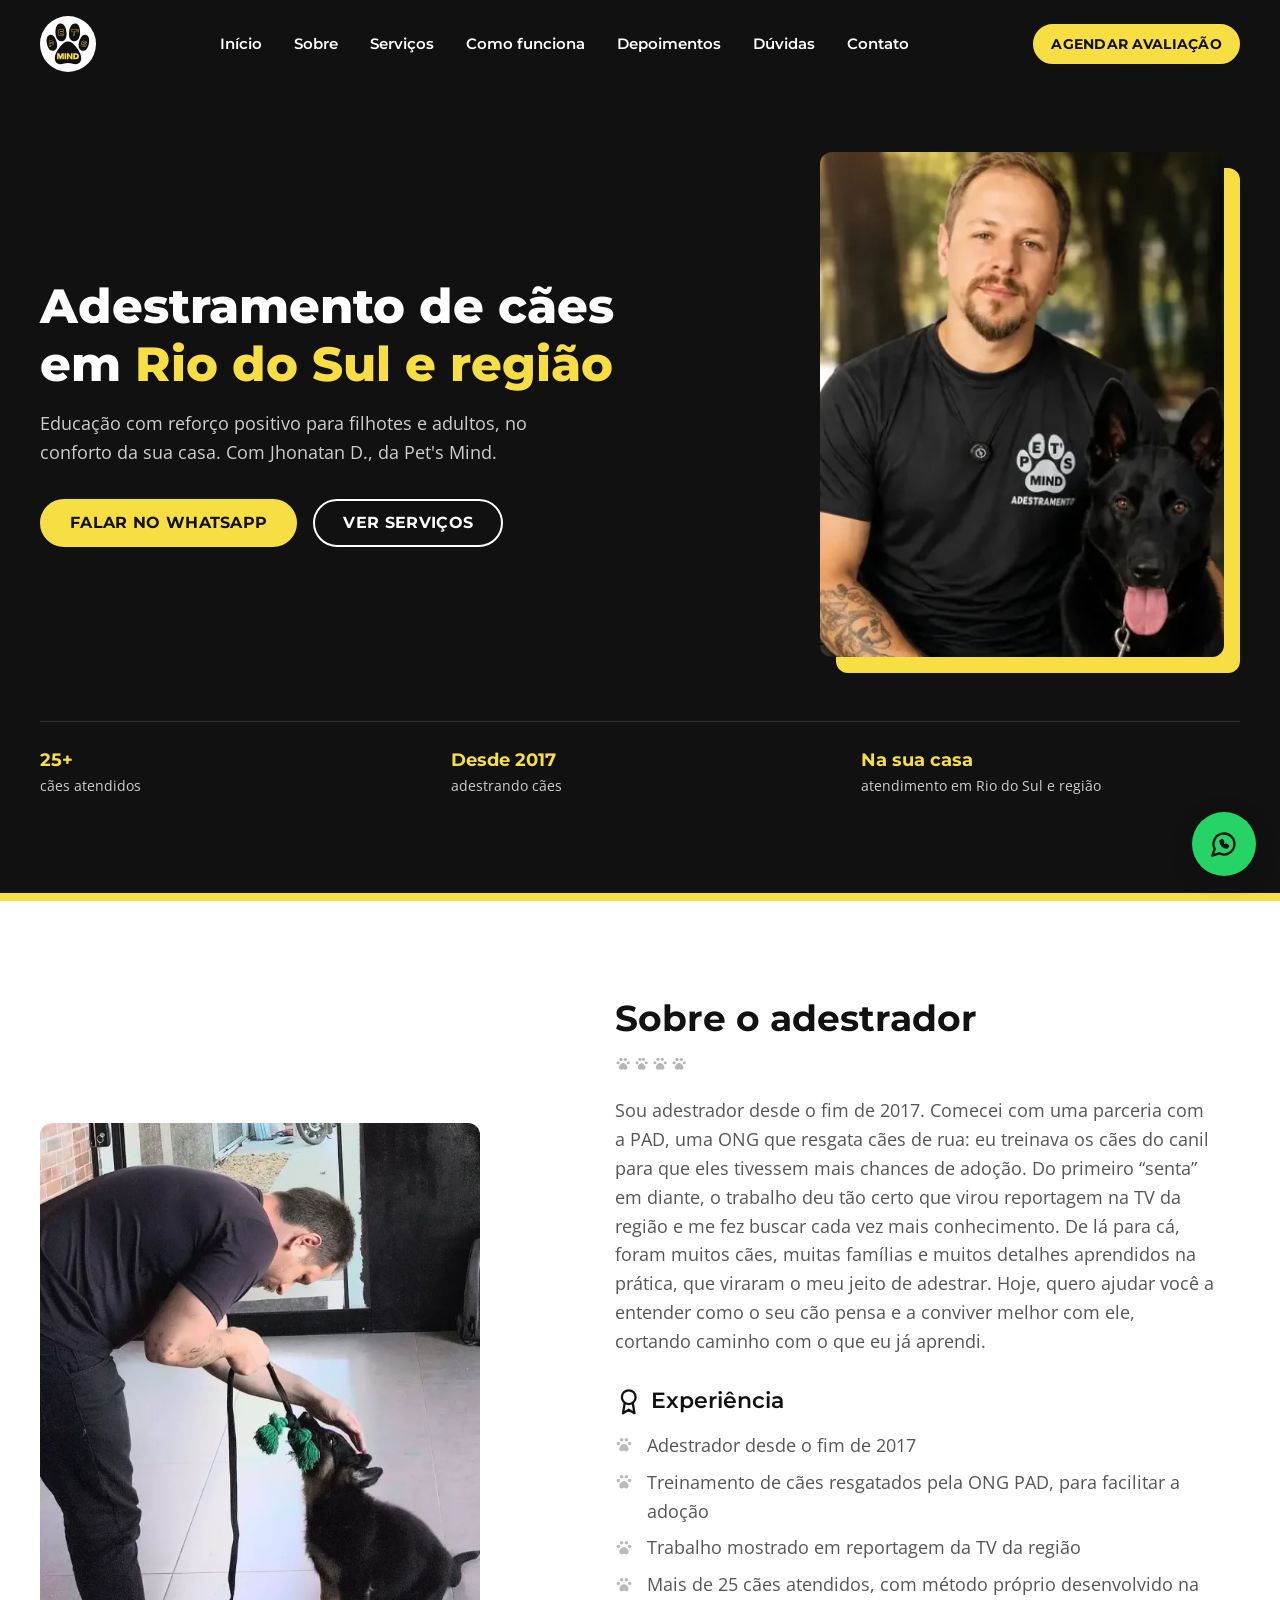
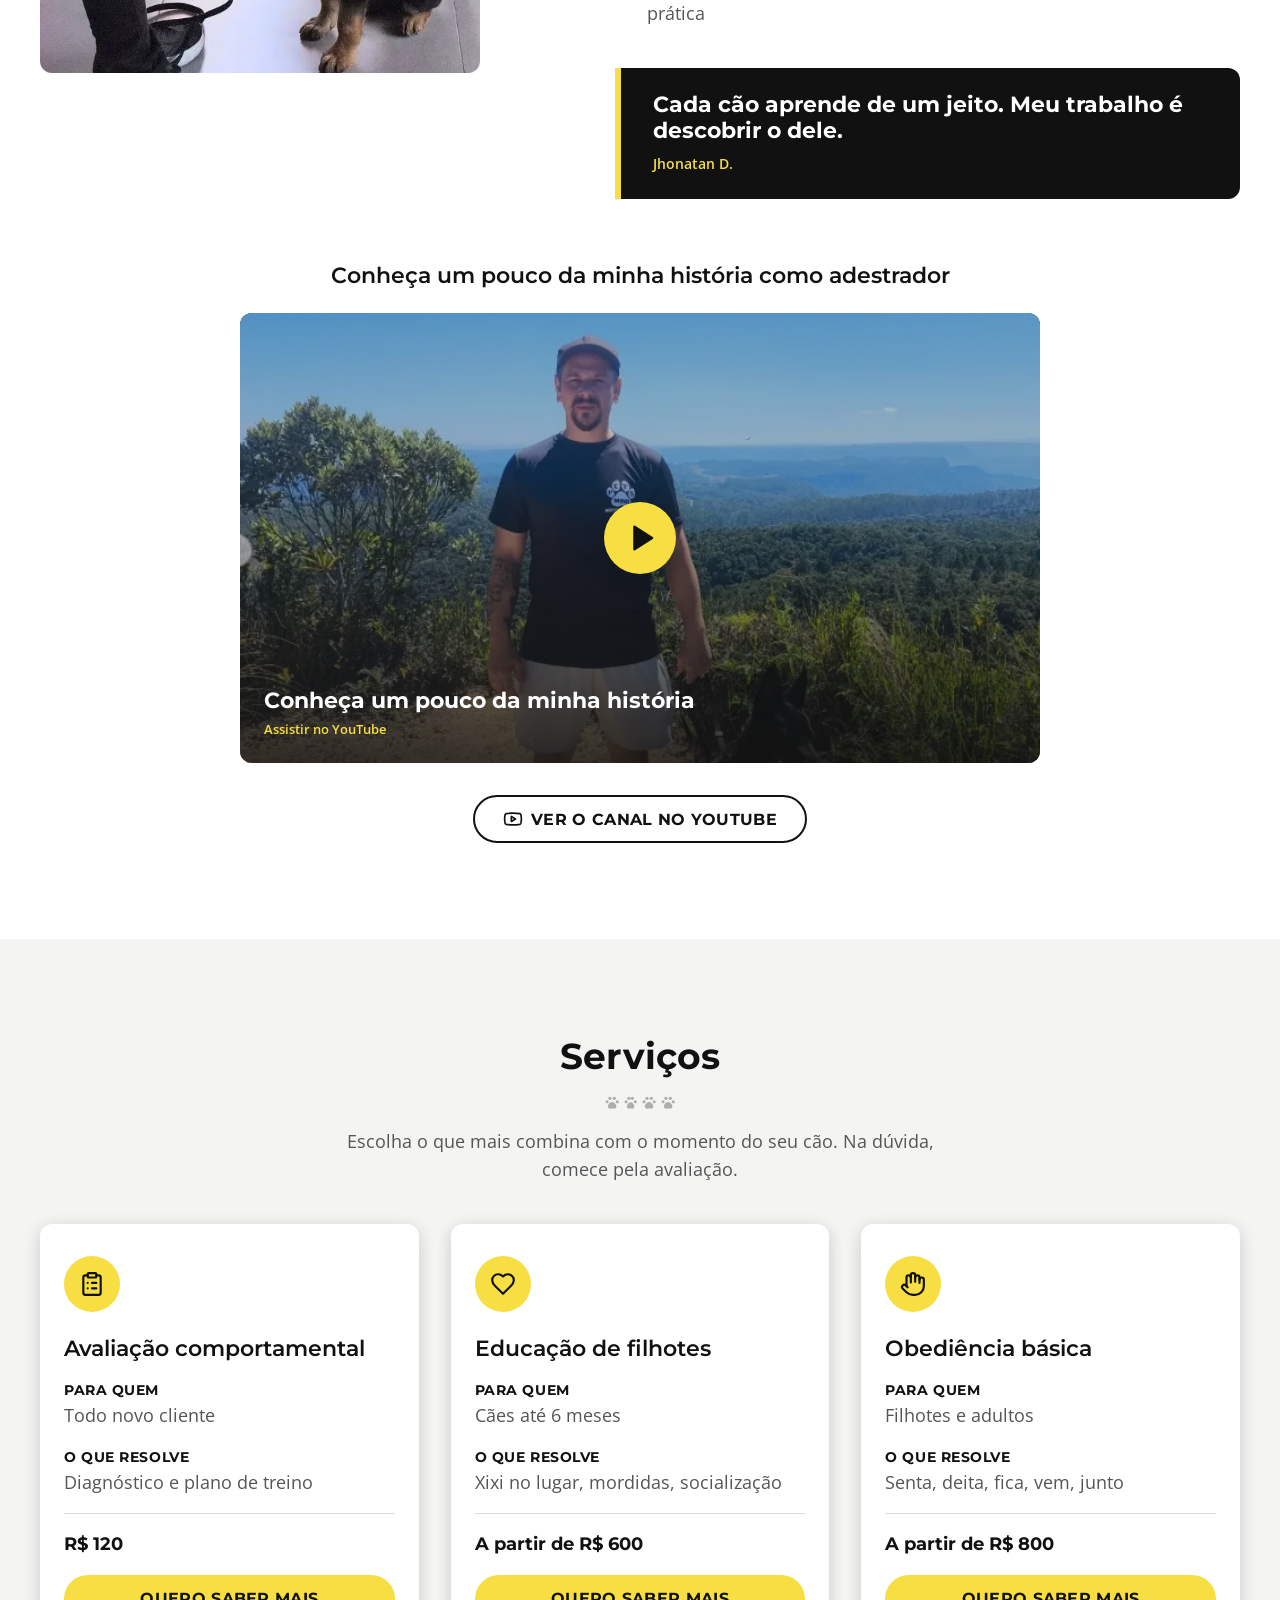
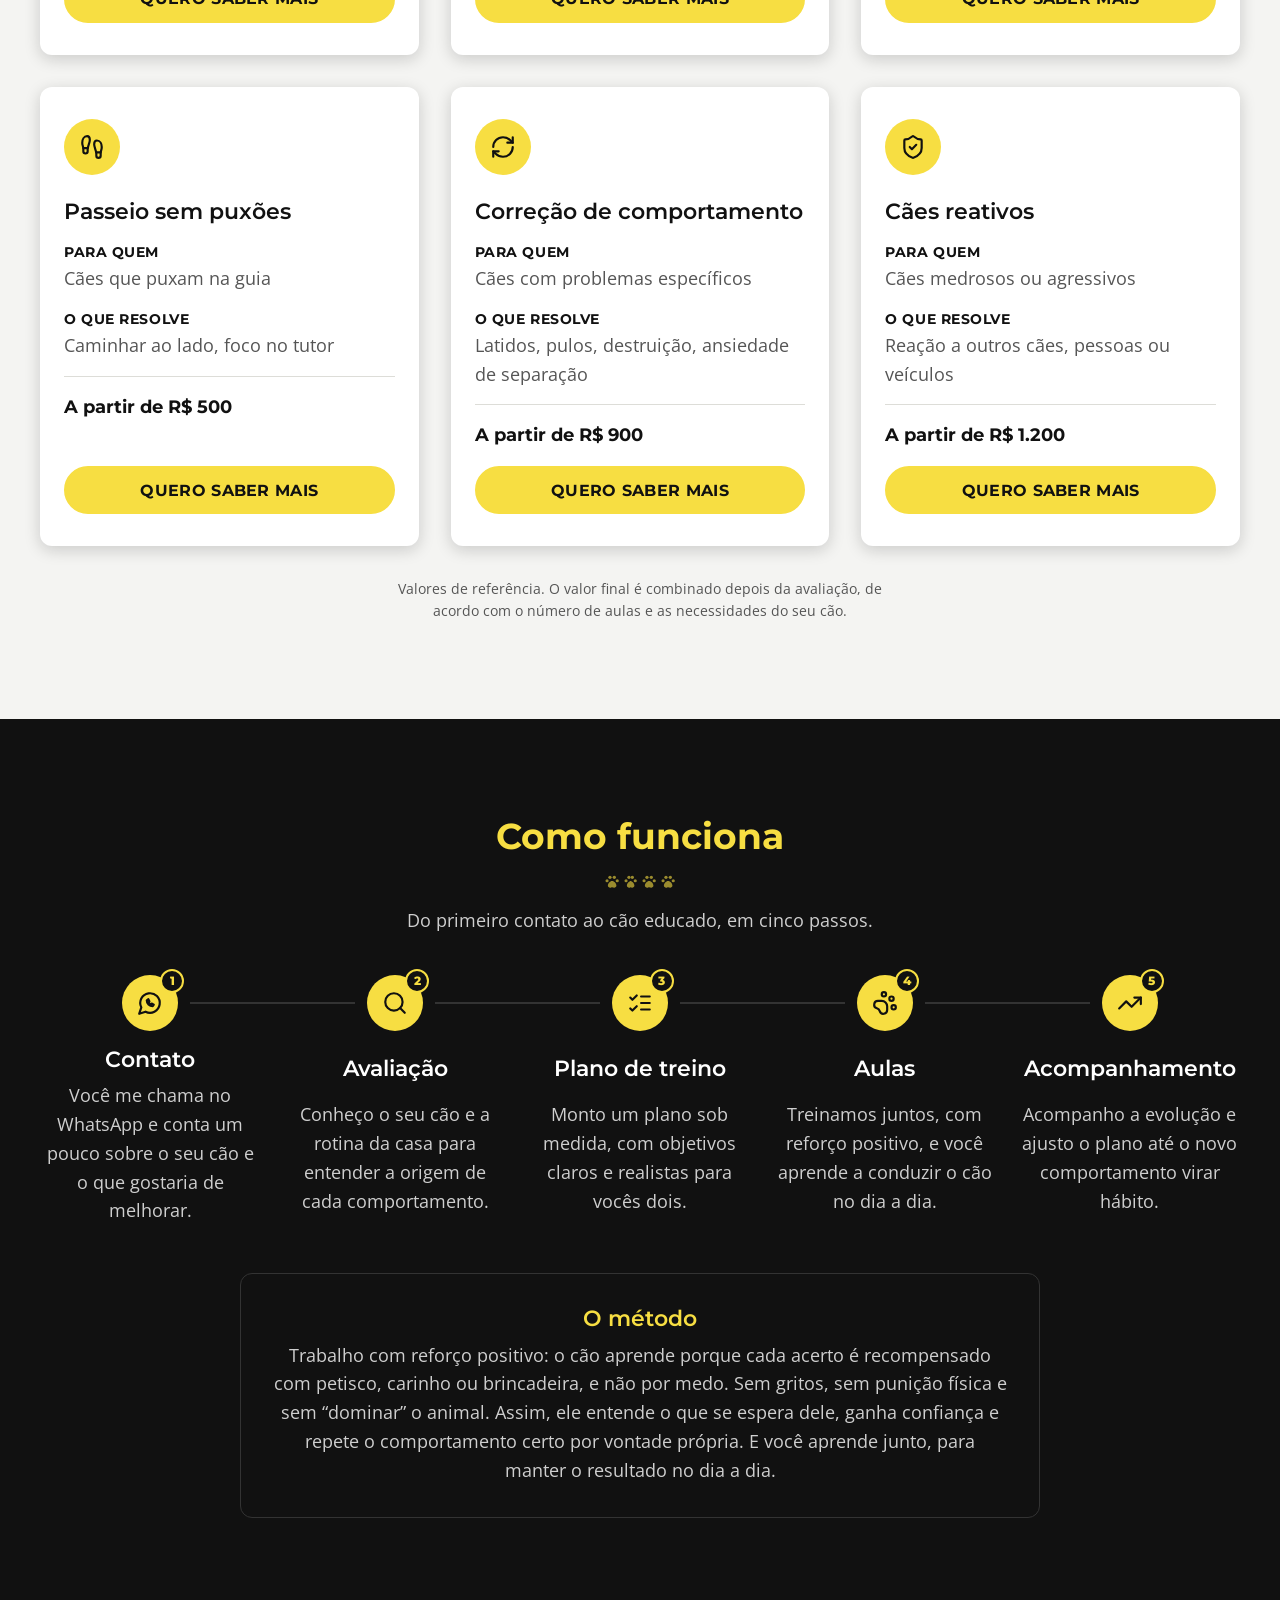
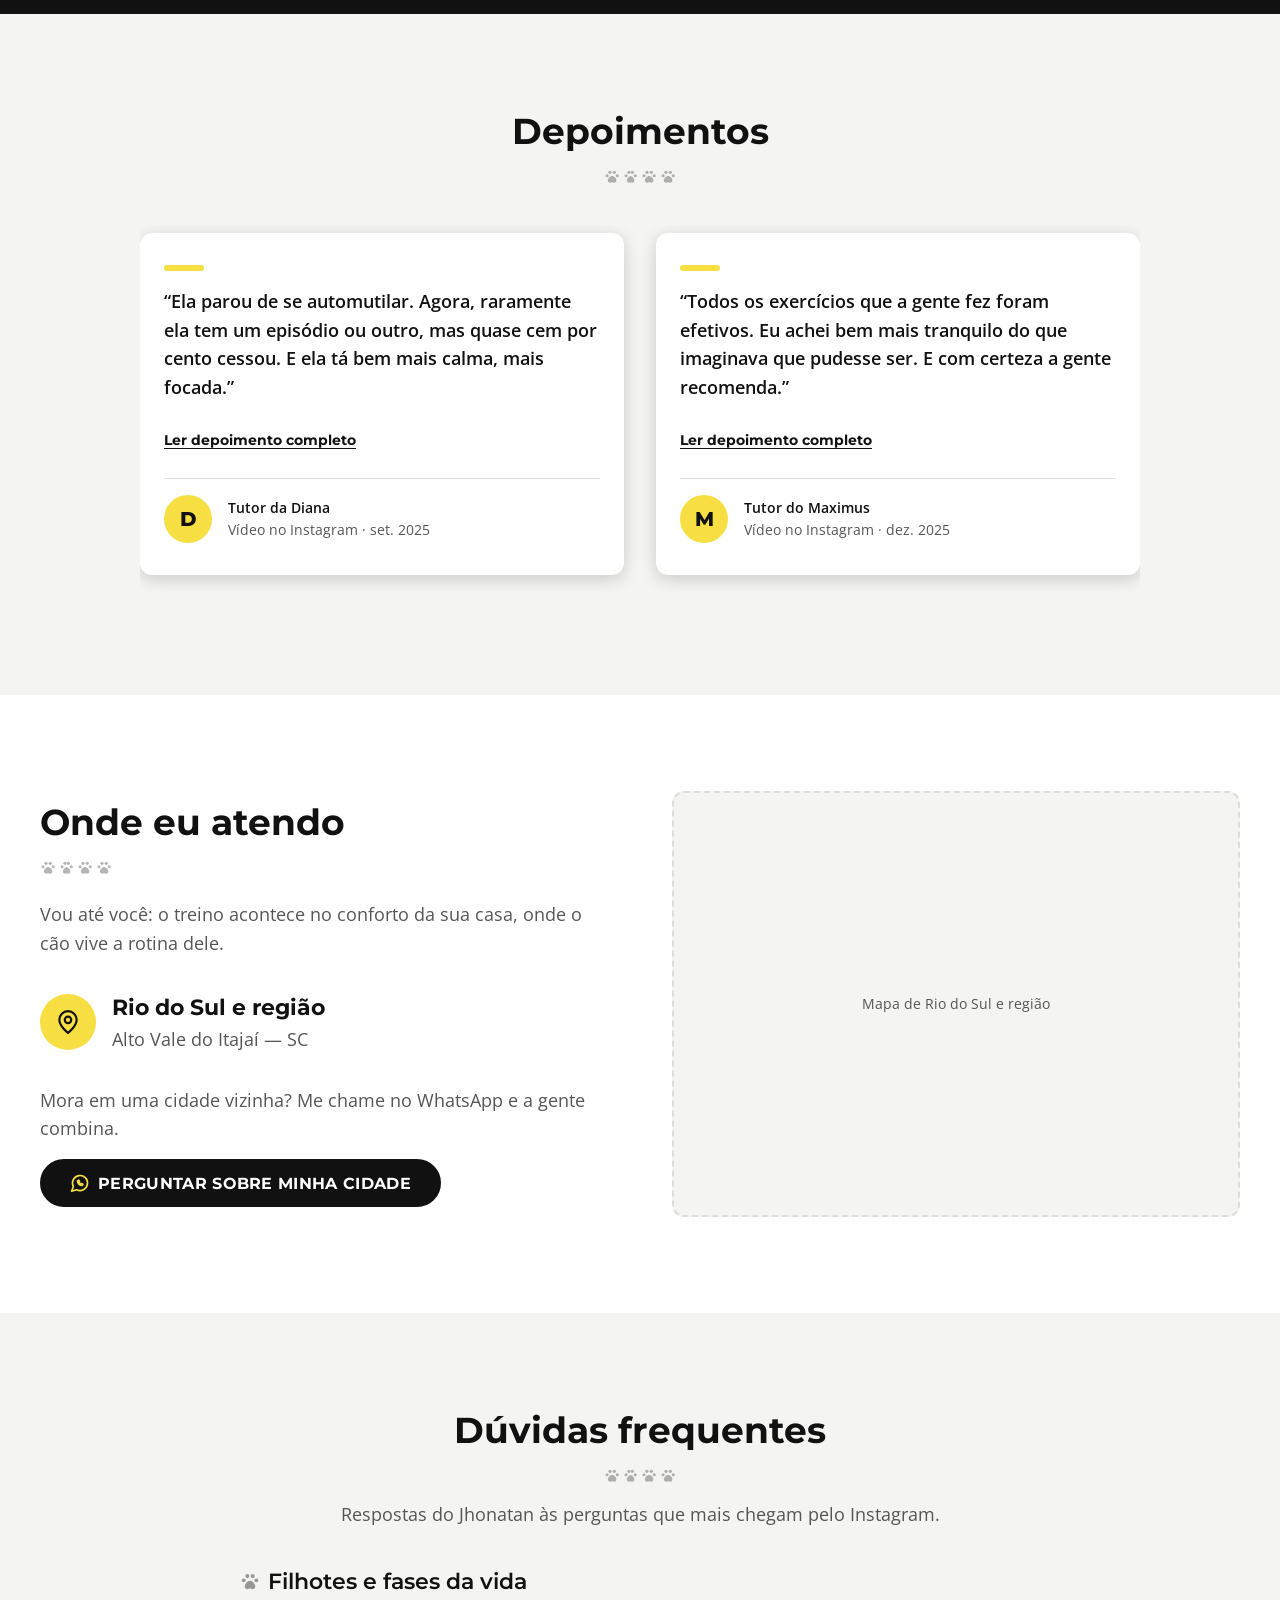
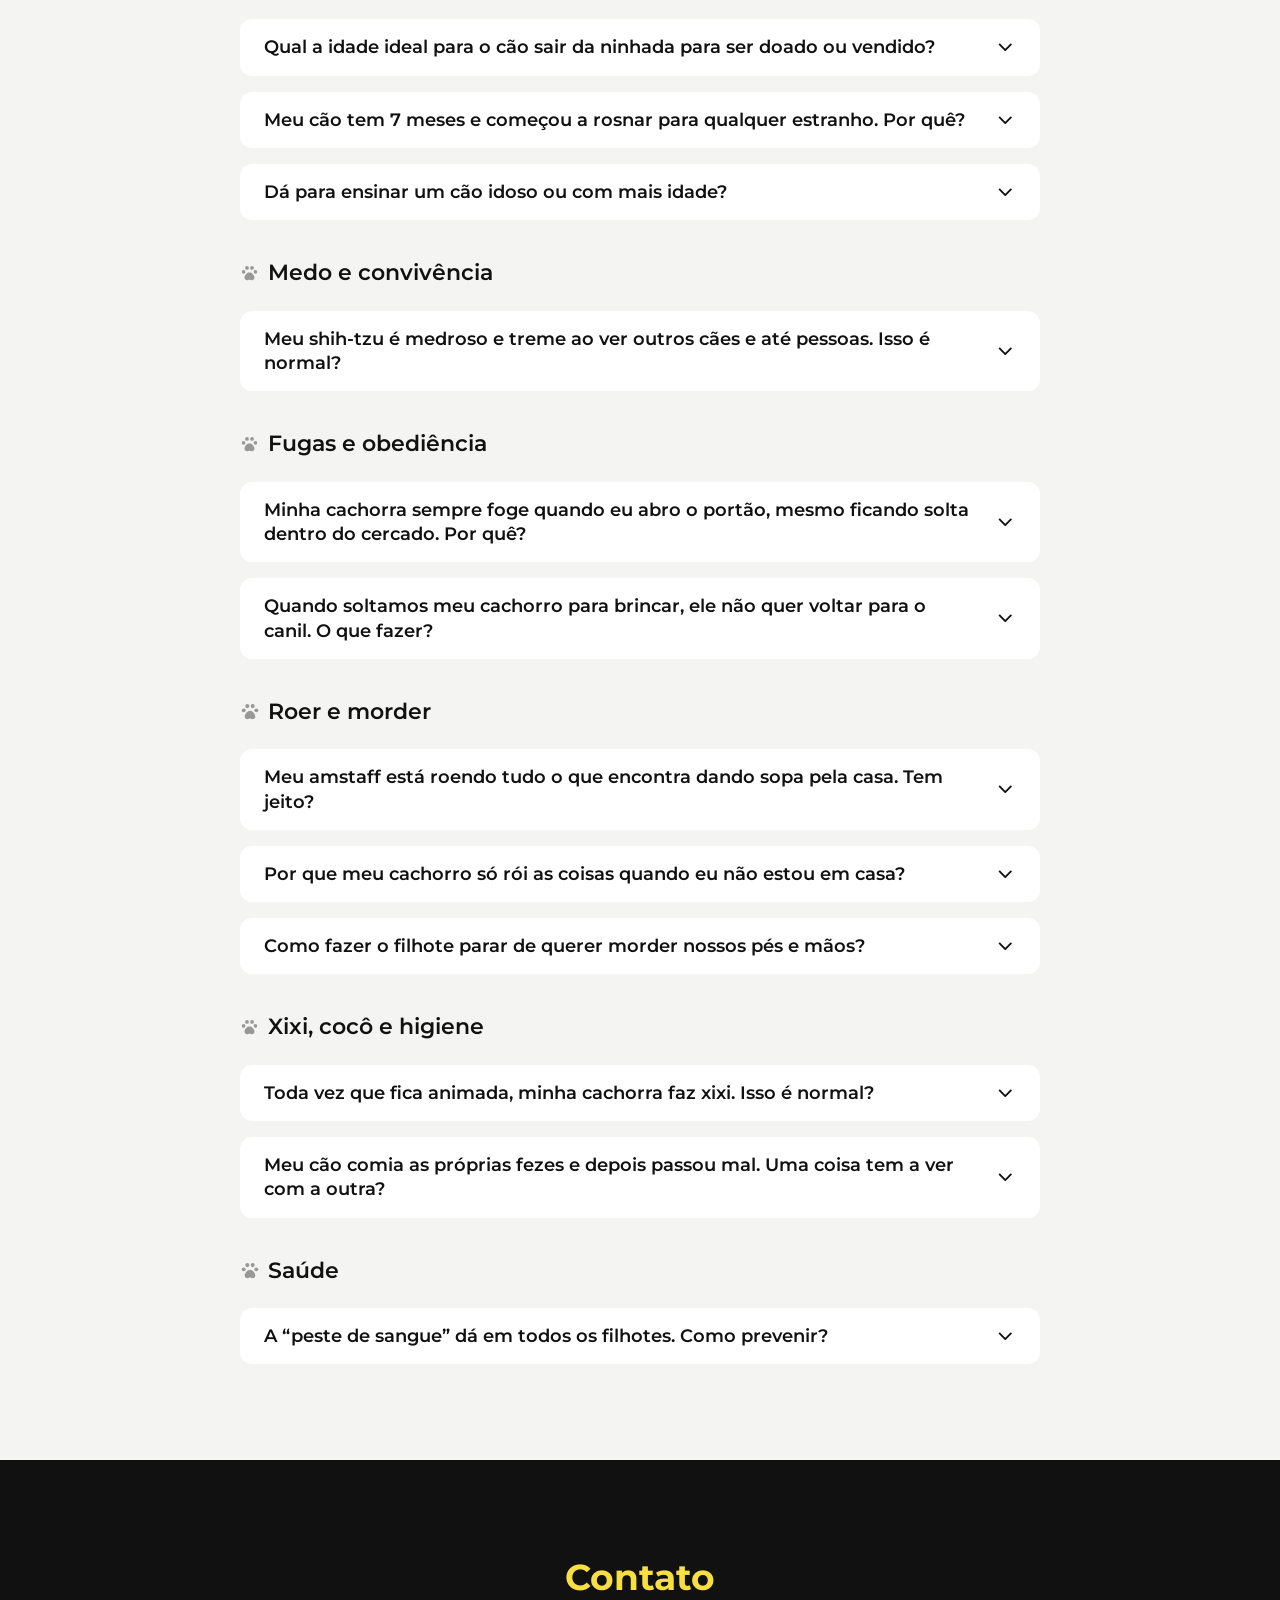
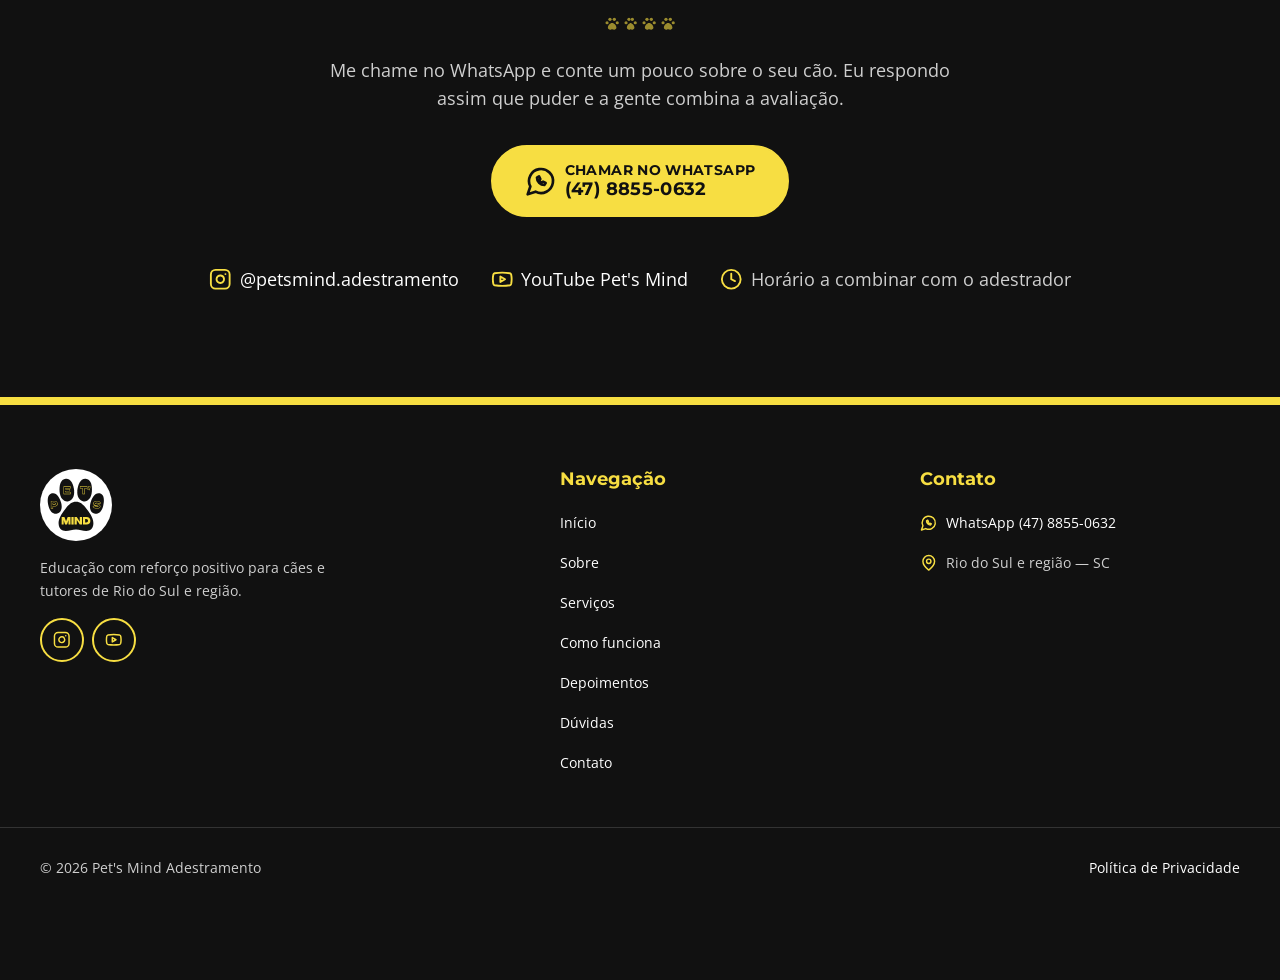
==== commit f6dc72cb: "refactor: remove formulário, depoimento da Phoebe e perguntas em revisão; ajusta número de cães" ====
--- a/index.html
+++ b/index.html
@@ -143,7 +143,7 @@
       <div class="container">
         <ul class="hero__confianca">
           <li class="hero__confianca-item">
-            <strong class="hero__confianca-valor">50+</strong>
+            <strong class="hero__confianca-valor">25+</strong>
             <span>cães atendidos</span>
           </li>
           <li class="hero__confianca-item">
@@ -166,13 +166,13 @@
         </div>
         <div class="sobre__conteudo">
           <h2 class="secao__titulo" id="sobre-titulo">Sobre o adestrador</h2>
-          <p class="sobre__texto">Sou adestrador desde o fim de 2017. Comecei com uma parceria com a PAD, ONG da minha cidade que resgata cães de rua: eu treinava os cães do canil para que eles tivessem mais chances de adoção. Do primeiro “senta” em diante, o trabalho deu tão certo que virou reportagem na TV da região e me fez buscar cada vez mais conhecimento. De lá para cá, foram muitos cães, muitas famílias e muitos detalhes aprendidos na prática, que viraram o meu jeito de adestrar. Hoje, quero ajudar você a entender como o seu cão pensa e a conviver melhor com ele, cortando caminho com o que eu já aprendi.</p>
+          <p class="sobre__texto">Sou adestrador desde o fim de 2017. Comecei com uma parceria com a PAD, uma ONG que resgata cães de rua: eu treinava os cães do canil para que eles tivessem mais chances de adoção. Do primeiro “senta” em diante, o trabalho deu tão certo que virou reportagem na TV da região e me fez buscar cada vez mais conhecimento. De lá para cá, foram muitos cães, muitas famílias e muitos detalhes aprendidos na prática, que viraram o meu jeito de adestrar. Hoje, quero ajudar você a entender como o seu cão pensa e a conviver melhor com ele, cortando caminho com o que eu já aprendi.</p>
           <h3 class="sobre__subtitulo"><svg class="icone" aria-hidden="true" focusable="false"><use href="#icone-formacao"/></svg>Experiência</h3>
           <ul class="lista-pegadas sobre__formacoes">
             <li>Adestrador desde o fim de 2017</li>
             <li>Treinamento de cães resgatados pela ONG PAD, para facilitar a adoção</li>
             <li>Trabalho mostrado em reportagem da TV da região</li>
-            <li>Mais de 50 cães atendidos, com método próprio desenvolvido na prática</li>
+            <li>Mais de 25 cães atendidos, com método próprio desenvolvido na prática</li>
           </ul>
           <blockquote class="destaque">
             <p>Cada cão aprende de um jeito. Meu trabalho é descobrir o dele.</p>
@@ -307,7 +307,6 @@
             <a class="btn btn--primario servico-card__botao" href="#contato" data-whatsapp data-servico="Cães reativos" aria-describedby="servico-6">Quero saber mais</a>
           </li>
         </ul>
-        <!-- Valores estimados a pedido do cliente (referência de mercado em SC, 2026): validar com o Jhonatan antes do lançamento -->
         <p class="servicos__nota">Valores de referência. O valor final é combinado depois da avaliação, de acordo com o número de aulas e as necessidades do seu cão.</p>
       </div>
     </section>
@@ -398,23 +397,6 @@
             </li>
             <li class="depoimento cartao" id="depoimento-2">
               <blockquote class="depoimento__texto">
-                <p>“A Phoebe já é outra cachorra, e eu tô muito feliz. Eu certamente irei te indicar de olhos fechados pra todos.”</p>
-              </blockquote>
-              <details class="depoimento__completo">
-                <summary class="depoimento__completo-botao">Ler depoimento completo</summary>
-                <div class="depoimento__completo-texto">
-                  <p>Cara, teu trabalho é muito foda, tá! O teu nível de conhecimento e profissionalismo é ímpar. Além de todas as orientações, você ainda se preocupa em explicar cada coisa, de maneira que possamos entender como a cabeça deles funciona. Isso é incrível, porque muda a percepção das coisas, nos faz criar vínculos e entender como nos comunicar de maneira clara com eles. Eu tô muito agradecida pelas suas aulas, e é uma pena que eu não tenha conseguido começar antes.</p>
-                  <p>De qualquer forma, a Phoebe já é outra cachorra, e eu tô muito feliz. Eu certamente irei te indicar de olhos fechados pra todos. Muito obrigada mesmo!</p>
-                </div>
-              </details>
-              <div class="depoimento__autor">
-                <!-- Trocar pela foto do cão (WebP, com alt, width e height) quando houver autorização -->
-                <span class="depoimento__avatar" aria-hidden="true">P</span>
-                <p><strong>Tutora da Phoebe</strong><br><span class="depoimento__fonte">Mensagem no WhatsApp</span></p>
-              </div>
-            </li>
-            <li class="depoimento cartao" id="depoimento-3">
-              <blockquote class="depoimento__texto">
                 <p>“Todos os exercícios que a gente fez foram efetivos. Eu achei bem mais tranquilo do que imaginava que pudesse ser. E com certeza a gente recomenda.”</p>
               </blockquote>
               <details class="depoimento__completo">
@@ -497,34 +479,12 @@
             </details>
           </div>
           <div class="faq__grupo">
-            <h3 class="faq__tema">Medo, convivência e comportamento entre cães</h3>
+            <h3 class="faq__tema">Medo e convivência</h3>
             <details class="faq__item">
               <summary class="faq__pergunta">Meu shih-tzu é medroso e treme ao ver outros cães e até pessoas. Isso é normal?<svg class="icone faq__icone" aria-hidden="true" focusable="false"><use href="#icone-abrir"/></svg></summary>
               <div class="faq__resposta">
                 <p>Não. Nenhum cão tem medo naturalmente. Esse tipo de comportamento nasce de algum tipo de “trauma” ou de um manejo inadequado nas situações de medo.</p>
                 <p>A forma de melhorar isso é com uma aproximação progressiva e controlada das coisas de que ele tem medo.</p>
-              </div>
-            </details>
-            <details class="faq__item">
-              <summary class="faq__pergunta">Por que meus cães machos montam um no outro?<svg class="icone faq__icone" aria-hidden="true" focusable="false"><use href="#icone-abrir"/></svg></summary>
-              <div class="faq__resposta">
-                <p>Esse comportamento, diferente do que as pessoas costumam interpretar, não tem conotação sexual. Na verdade, se trata de uma disputa hierárquica, de dominância, em que o cão busca a posição superior (literalmente).</p>
-                <p>No mundo dos cães, estar por cima tem muito valor e está sempre relacionado a posse ou dominância: indica que aquilo é dele ou que ele é hierarquicamente superior ao indivíduo que está por baixo.</p>
-                <p>E isso não se aplica apenas à relação cão-cão, mas também com o dono e com as visitas. É o caso daquela situação constrangedora em que o cão sobe na perna da visita. E, sim, o pinscher no colo daquela senhora pode estar te mordendo para defender a “posse” dele.</p>
-              </div>
-            </details>
-            <details class="faq__item">
-              <summary class="faq__pergunta">Meu cachorro sempre cheira a bunda de outros cachorros. Isso é normal?<svg class="icone faq__icone" aria-hidden="true" focusable="false"><use href="#icone-abrir"/></svg></summary>
-              <div class="faq__resposta">
-                <p>Sim. Esse comportamento costuma ser visto apenas como um cumprimento, mas vai muito além disso. Nessa “cheirada”, eles conseguem perceber quando foi a última refeição, o que o outro comeu, a presença de algumas doenças, se aquele cão cruzou recentemente etc.</p>
-                <p>Tem também a questão da hierarquia: o cão dominante é quem tem o direito de cheirar primeiro.</p>
-              </div>
-            </details>
-            <details class="faq__item">
-              <summary class="faq__pergunta">Tenho dois pitbulls machos que estão começando a se encrencar. Tem como evitar que eles briguem?<svg class="icone faq__icone" aria-hidden="true" focusable="false"><use href="#icone-abrir"/></svg></summary>
-              <div class="faq__resposta">
-                <p>Difícil. Costumo dizer que os pitbulls não brigam, eles lutam. Eles obtêm prazer e satisfação com a briga, porque foram selecionados para isso: na seleção artificial que deu origem à raça, essa agressividade com outros cães foi fortemente selecionada, porém não com pessoas.</p>
-                <p>O que pode ser trabalhado é a sua relação com eles, para que você tenha controle. Mas eu recomendaria manter os dois separados.</p>
               </div>
             </details>
           </div>
@@ -573,13 +533,6 @@
           <div class="faq__grupo">
             <h3 class="faq__tema">Xixi, cocô e higiene</h3>
             <details class="faq__item">
-              <summary class="faq__pergunta">Está difícil ensinar meu filhote a fazer xixi e cocô no lugar certo. O que fazer?<svg class="icone faq__icone" aria-hidden="true" focusable="false"><use href="#icone-abrir"/></svg></summary>
-              <div class="faq__resposta">
-                <p>A questão da higiene se resolve com manejo: restringindo o espaço a que o cão tem acesso e criando uma rotina de saídas para o ambiente externo.</p>
-                <p>Não recomendo tapete higiênico. No <a href="https://www.instagram.com/petsmind.adestramento/" data-link="instagram">Instagram da Pet's Mind</a> tem uma postagem explicando o porquê!</p>
-              </div>
-            </details>
-            <details class="faq__item">
               <summary class="faq__pergunta">Toda vez que fica animada, minha cachorra faz xixi. Isso é normal?<svg class="icone faq__icone" aria-hidden="true" focusable="false"><use href="#icone-abrir"/></svg></summary>
               <div class="faq__resposta">
                 <p>Não. Esse comportamento costuma ter duas raízes: ou ela está oferecendo um comportamento excessivamente submisso, ou aprendeu a ganhar atenção por meio das necessidades.</p>
@@ -609,79 +562,33 @@
 
     <!-- ===================== CONTATO ===================== -->
     <section class="secao secao--escura contato" id="contato" aria-labelledby="contato-titulo">
-      <div class="container contato__grade">
-        <div class="contato__info">
-          <h2 class="secao__titulo" id="contato-titulo">Contato</h2>
-          <p class="secao__texto">O jeito mais rápido de falar comigo é pelo WhatsApp. Conte um pouco sobre o seu cão e eu respondo assim que puder.</p>
-
-          <a class="btn btn--whatsapp contato__whatsapp" href="#contato" data-whatsapp>
-            <svg class="icone" aria-hidden="true" focusable="false"><use href="#icone-whatsapp"/></svg>
-            <span><span class="contato__whatsapp-rotulo">Chamar no WhatsApp</span><span data-whatsapp-exibicao>(47) 8855-0632</span></span>
-          </a>
-
-          <ul class="contato__lista">
-            <li>
-              <a class="contato__link" href="https://www.instagram.com/petsmind.adestramento/" data-link="instagram">
-                <svg class="icone" aria-hidden="true" focusable="false"><use href="#icone-instagram"/></svg>
-                <span>@petsmind.adestramento</span>
-              </a>
-            </li>
-            <li>
-              <a class="contato__link" href="https://www.youtube.com/@petsmind.adestramento" data-link="youtube">
-                <svg class="icone" aria-hidden="true" focusable="false"><use href="#icone-youtube"/></svg>
-                <span>YouTube Pet's Mind</span>
-              </a>
-            </li>
-            <li class="contato__item">
-              <svg class="icone" aria-hidden="true" focusable="false"><use href="#icone-relogio"/></svg>
-              <span>Horário a combinar com o adestrador</span>
-            </li>
-          </ul>
-        </div>
-
-        <div class="contato__formulario cartao-formulario">
-          <h3 class="cartao-formulario__titulo">Prefere deixar uma mensagem?</h3>
-          <p class="cartao-formulario__texto">Preencha o formulário e eu entro em contato pelo WhatsApp.</p>
-          <!-- O envio (Formspree), a validação e a máscara do telefone entram na Parte 3 (form.js) -->
-          <form class="formulario" id="formulario-contato" method="post" data-formulario>
-            <p class="formulario__aviso">Campos com <span aria-hidden="true">*</span> são obrigatórios.</p>
-            <div class="formulario__grade">
-              <div class="campo">
-                <label class="campo__rotulo" for="campo-nome">Seu nome <span class="campo__obrigatorio" aria-hidden="true">*</span></label>
-                <input class="campo__entrada" id="campo-nome" name="nome" type="text" autocomplete="name" required>
-              </div>
-              <div class="campo">
-                <label class="campo__rotulo" for="campo-whatsapp">WhatsApp <span class="campo__obrigatorio" aria-hidden="true">*</span></label>
-                <input class="campo__entrada" id="campo-whatsapp" name="whatsapp" type="tel" inputmode="tel" autocomplete="tel-national" placeholder="(47) 9XXXX-XXXX" required>
-              </div>
-              <div class="campo">
-                <label class="campo__rotulo" for="campo-cidade">Cidade <span class="campo__obrigatorio" aria-hidden="true">*</span></label>
-                <input class="campo__entrada" id="campo-cidade" name="cidade" type="text" autocomplete="address-level2" required>
-              </div>
-              <div class="campo">
-                <label class="campo__rotulo" for="campo-cao">Nome do cão</label>
-                <input class="campo__entrada" id="campo-cao" name="nome_do_cao" type="text">
-              </div>
-              <div class="campo">
-                <label class="campo__rotulo" for="campo-idade">Idade do cão</label>
-                <input class="campo__entrada" id="campo-idade" name="idade_do_cao" type="text" placeholder="Ex.: 4 meses, 3 anos">
-              </div>
-              <div class="campo">
-                <label class="campo__rotulo" for="campo-raca">Raça / porte</label>
-                <input class="campo__entrada" id="campo-raca" name="raca_porte" type="text" placeholder="Ex.: vira-lata, porte médio">
-              </div>
-              <div class="campo campo--largo">
-                <label class="campo__rotulo" for="campo-desafio">Qual o principal desafio? <span class="campo__obrigatorio" aria-hidden="true">*</span></label>
-                <textarea class="campo__entrada campo__entrada--texto" id="campo-desafio" name="desafio" rows="4" required></textarea>
-              </div>
-              <div class="campo campo--largo campo--checkbox">
-                <input class="campo__checkbox" id="campo-consentimento" name="consentimento" type="checkbox" required>
-                <label for="campo-consentimento">Autorizo o uso dos meus dados para receber contato da Pet's Mind, conforme a <a href="politica-de-privacidade.html">Política de Privacidade</a>. <span class="campo__obrigatorio" aria-hidden="true">*</span></label>
-              </div>
-            </div>
-            <button class="btn btn--primario formulario__enviar" type="submit">Enviar mensagem</button>
-          </form>
-        </div>
+      <div class="container contato__conteudo">
+        <h2 class="secao__titulo" id="contato-titulo">Contato</h2>
+        <p class="secao__texto">Me chame no WhatsApp e conte um pouco sobre o seu cão. Eu respondo assim que puder e a gente combina a avaliação.</p>
+
+        <a class="btn btn--whatsapp contato__whatsapp" href="#contato" data-whatsapp>
+          <svg class="icone" aria-hidden="true" focusable="false"><use href="#icone-whatsapp"/></svg>
+          <span><span class="contato__whatsapp-rotulo">Chamar no WhatsApp</span><span data-whatsapp-exibicao>(47) 8855-0632</span></span>
+        </a>
+
+        <ul class="contato__lista">
+          <li>
+            <a class="contato__link" href="https://www.instagram.com/petsmind.adestramento/" data-link="instagram">
+              <svg class="icone" aria-hidden="true" focusable="false"><use href="#icone-instagram"/></svg>
+              <span>@petsmind.adestramento</span>
+            </a>
+          </li>
+          <li>
+            <a class="contato__link" href="https://www.youtube.com/@petsmind.adestramento" data-link="youtube">
+              <svg class="icone" aria-hidden="true" focusable="false"><use href="#icone-youtube"/></svg>
+              <span>YouTube Pet's Mind</span>
+            </a>
+          </li>
+          <li class="contato__item">
+            <svg class="icone" aria-hidden="true" focusable="false"><use href="#icone-relogio"/></svg>
+            <span>Horário a combinar com o adestrador</span>
+          </li>
+        </ul>
       </div>
     </section>
   </main>
--- a/assets/css/variables.css
+++ b/assets/css/variables.css
@@ -17,9 +17,6 @@
   /* ---------- Cores derivadas (apoio) ---------- */
   --cor-texto-claro-secundario: #CFCFCF; /* texto secundário sobre fundo preto (contraste 12:1) */
   --cor-preto-suave: #1E1E1E;            /* cartões e blocos sobre fundo preto */
-  --cor-campo-borda: #767676;            /* borda de campos de formulário (contraste 4,5:1) */
-  --cor-placeholder: #6B6B6B;            /* texto de exemplo dentro dos campos (contraste 5,3:1) */
-  --cor-erro: #B3261E;                   /* mensagens de erro do formulário (contraste 6,5:1) */
   --cor-borda: #DDDDD8;                  /* bordas sutis sobre fundo claro */
   --cor-borda-escura: #333333;           /* bordas sutis sobre fundo preto */
   --cor-sombra: rgba(17, 17, 17, 0.18);  /* sombras */
--- a/assets/css/sections.css
+++ b/assets/css/sections.css
@@ -806,8 +806,10 @@
 
 @media (min-width: 1024px) {
   .carrossel__trilha {
-    grid-auto-columns: calc((100% - 2 * var(--esp-4)) / 3);
+    grid-auto-columns: calc((100% - var(--esp-4)) / 2);
     gap: var(--esp-4);
+    max-width: 1000px;
+    margin-inline: auto;
   }
 }
 
@@ -929,15 +931,20 @@
 
 
 /* ==========================================================================
-   Contato (#contato) — WhatsApp + formulário (envio na Parte 3)
-   ========================================================================== */
-.contato__grade {
-  display: grid;
-  gap: var(--esp-6);
-  align-items: start;
-}
-
-.contato__info .secao__texto {
+   Contato (#contato) — WhatsApp, redes sociais e horário
+   ========================================================================== */
+.contato__conteudo {
+  display: flex;
+  flex-direction: column;
+  align-items: center;
+  text-align: center;
+}
+
+.contato__conteudo .secao__titulo::after {
+  margin-inline: auto;
+}
+
+.contato__conteudo .secao__texto {
   margin-bottom: var(--esp-4);
 }
 
@@ -964,9 +971,11 @@
 }
 
 .contato__lista {
-  display: grid;
-  gap: var(--esp-2);
-  margin: var(--esp-4) 0 0;
+  display: flex;
+  flex-wrap: wrap;
+  justify-content: center;
+  gap: var(--esp-1) var(--esp-4);
+  margin: var(--esp-5) 0 0;
   padding: 0;
   list-style: none;
 }
@@ -975,7 +984,7 @@
 .contato__item {
   display: inline-flex;
   align-items: center;
-  gap: var(--esp-2);
+  gap: var(--esp-1);
   min-height: 44px;
   color: var(--cor-branco);
 }
@@ -997,114 +1006,6 @@
 
 .contato__item {
   color: var(--cor-texto-claro-secundario);
-}
-
-/* Cartão do formulário (branco sobre o fundo preto) */
-.cartao-formulario {
-  padding: var(--esp-4) var(--esp-3);
-  border-radius: var(--raio-cartao);
-  background-color: var(--cor-branco);
-  color: var(--cor-preto);
-}
-
-.cartao-formulario__titulo {
-  margin-bottom: var(--esp-1);
-}
-
-.cartao-formulario__texto {
-  margin-bottom: var(--esp-3);
-  color: var(--cor-cinza-texto);
-}
-
-.formulario__aviso {
-  margin-bottom: var(--esp-2);
-  color: var(--cor-cinza-texto);
-  font-size: var(--fs-pequeno);
-}
-
-.formulario__grade {
-  display: grid;
-  gap: var(--esp-2);
-}
-
-.campo {
-  display: grid;
-  gap: 6px;
-}
-
-.campo__rotulo {
-  font-family: var(--fonte-titulo);
-  font-size: var(--fs-pequeno);
-  font-weight: 600;
-}
-
-.campo__obrigatorio {
-  color: var(--cor-erro);
-}
-
-.campo__entrada {
-  width: 100%;
-  min-height: 48px;
-  padding: 10px 14px;
-  border: 1px solid var(--cor-campo-borda);
-  border-radius: 8px;
-  background-color: var(--cor-branco);
-  color: var(--cor-preto);
-  font-size: 1rem; /* 16px evita o zoom automático no iPhone */
-}
-
-.campo__entrada::placeholder {
-  color: var(--cor-placeholder);
-  opacity: 1;
-}
-
-.campo__entrada:focus-visible {
-  border-color: var(--cor-preto);
-}
-
-.campo__entrada--texto {
-  min-height: 112px;
-  resize: vertical;
-}
-
-.campo--checkbox {
-  grid-template-columns: auto 1fr;
-  align-items: start;
-  gap: var(--esp-1);
-  font-size: var(--fs-pequeno);
-}
-
-.campo__checkbox {
-  width: 20px;
-  height: 20px;
-  margin-top: 2px;
-  accent-color: var(--cor-preto);
-}
-
-.formulario__enviar {
-  width: 100%;
-  margin-top: var(--esp-3);
-}
-
-@media (min-width: 768px) {
-  .cartao-formulario {
-    padding: var(--esp-5);
-  }
-
-  .formulario__grade {
-    grid-template-columns: 1fr 1fr;
-  }
-
-  .campo--largo {
-    grid-column: 1 / -1;
-  }
-}
-
-@media (min-width: 1024px) {
-  .contato__grade {
-    grid-template-columns: 0.9fr 1.1fr;
-    gap: var(--esp-8);
-  }
 }
 
 
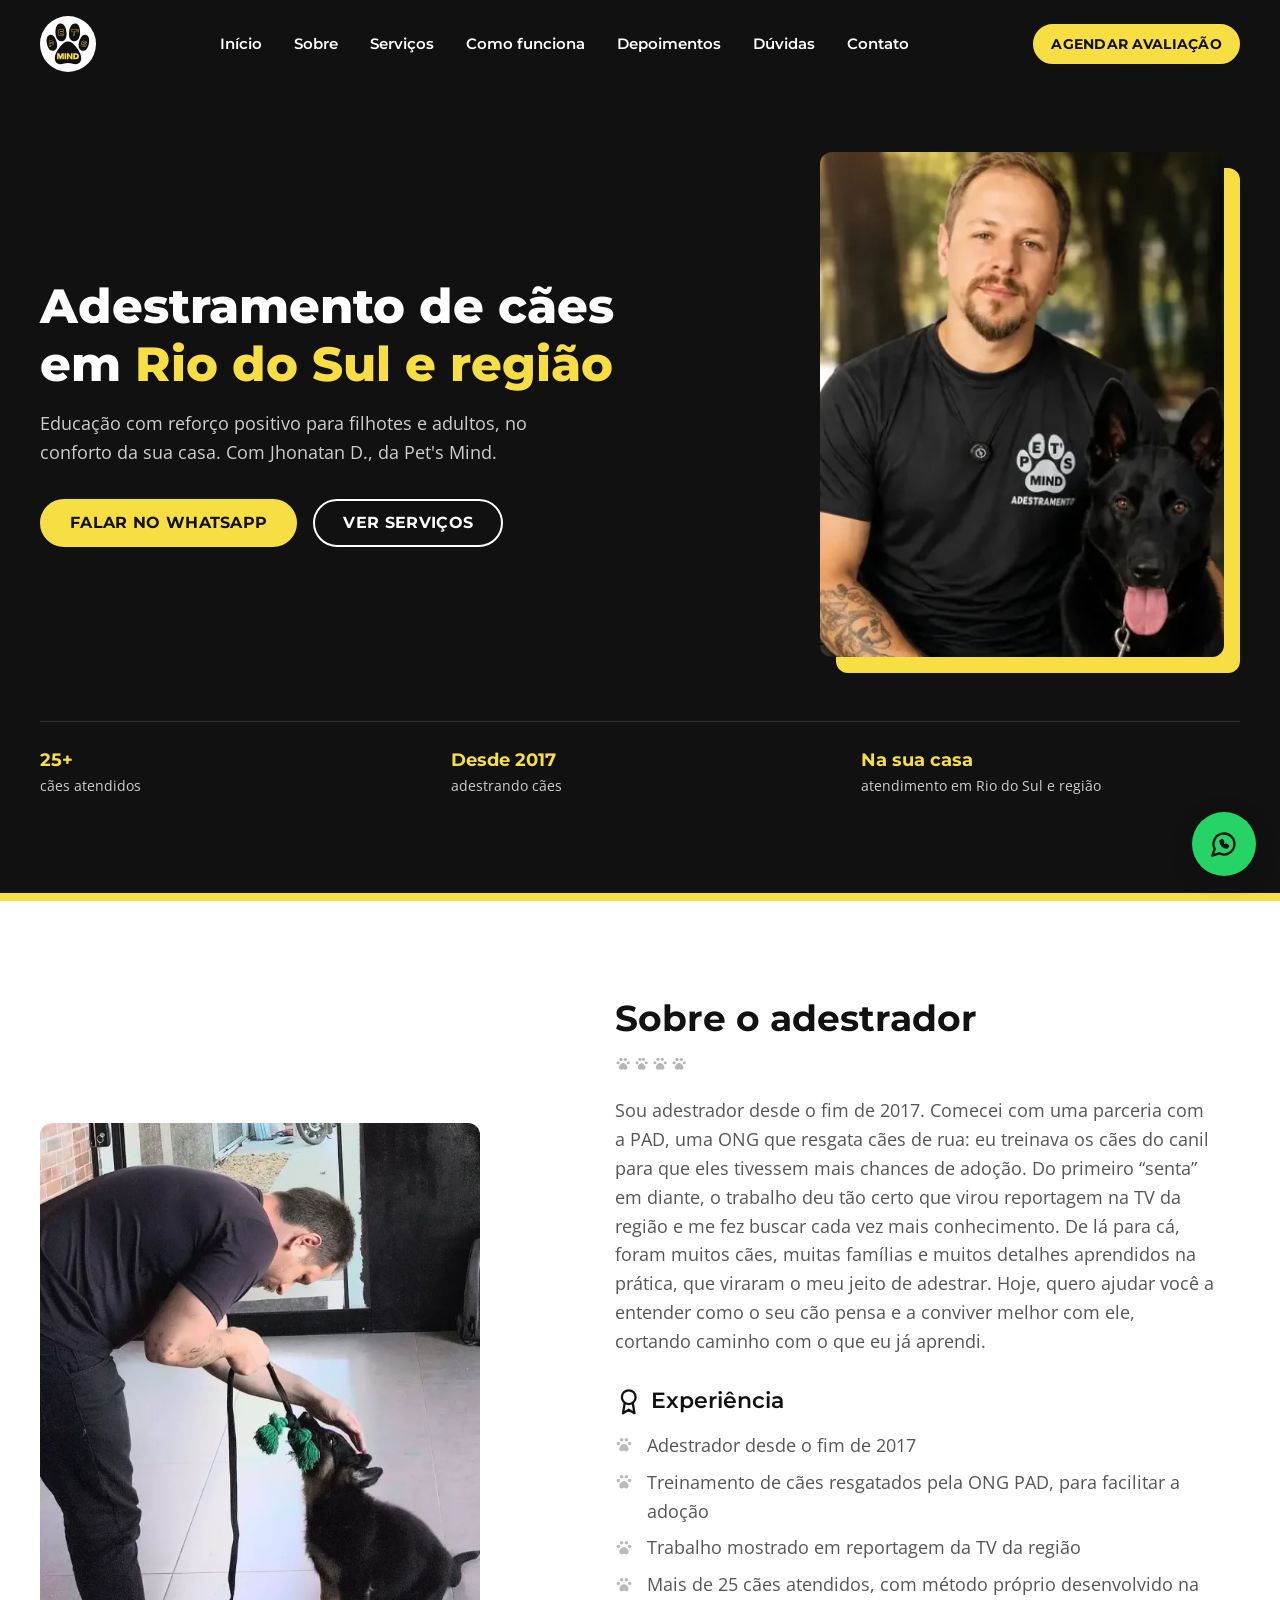
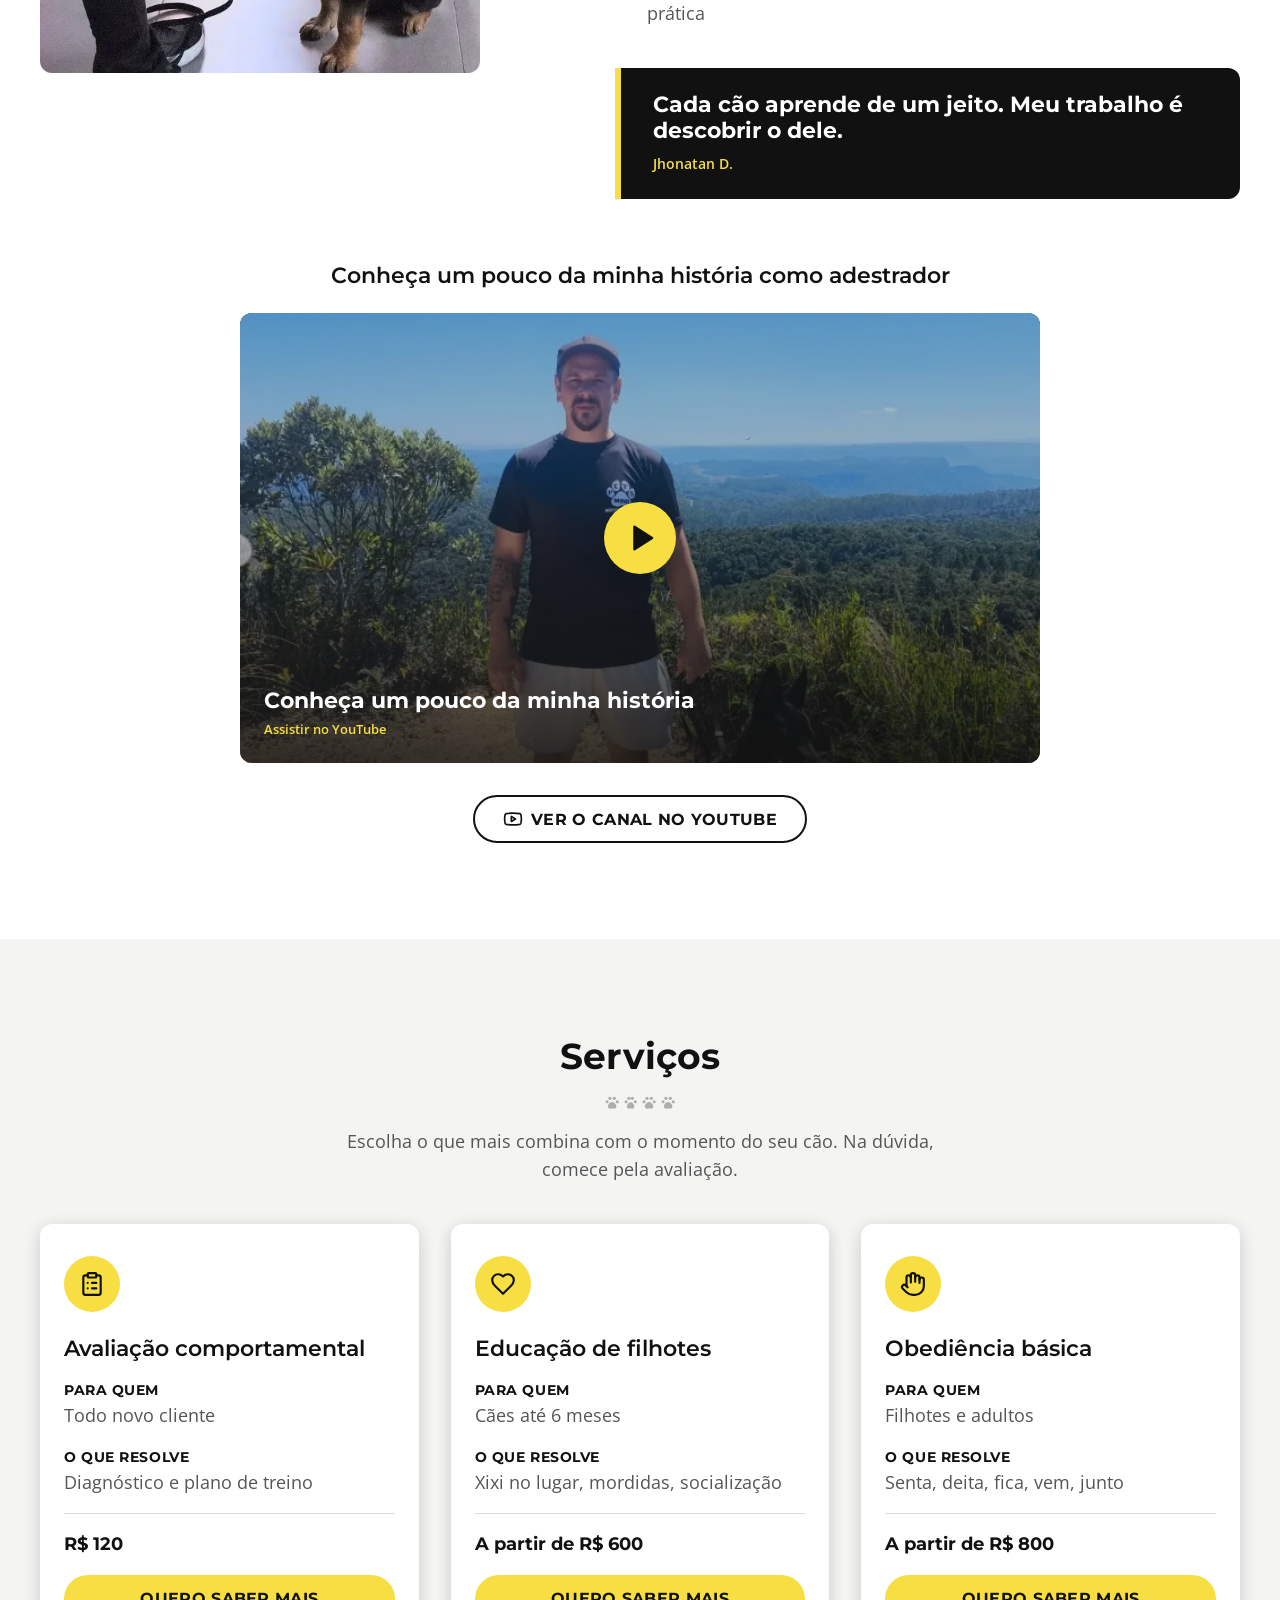
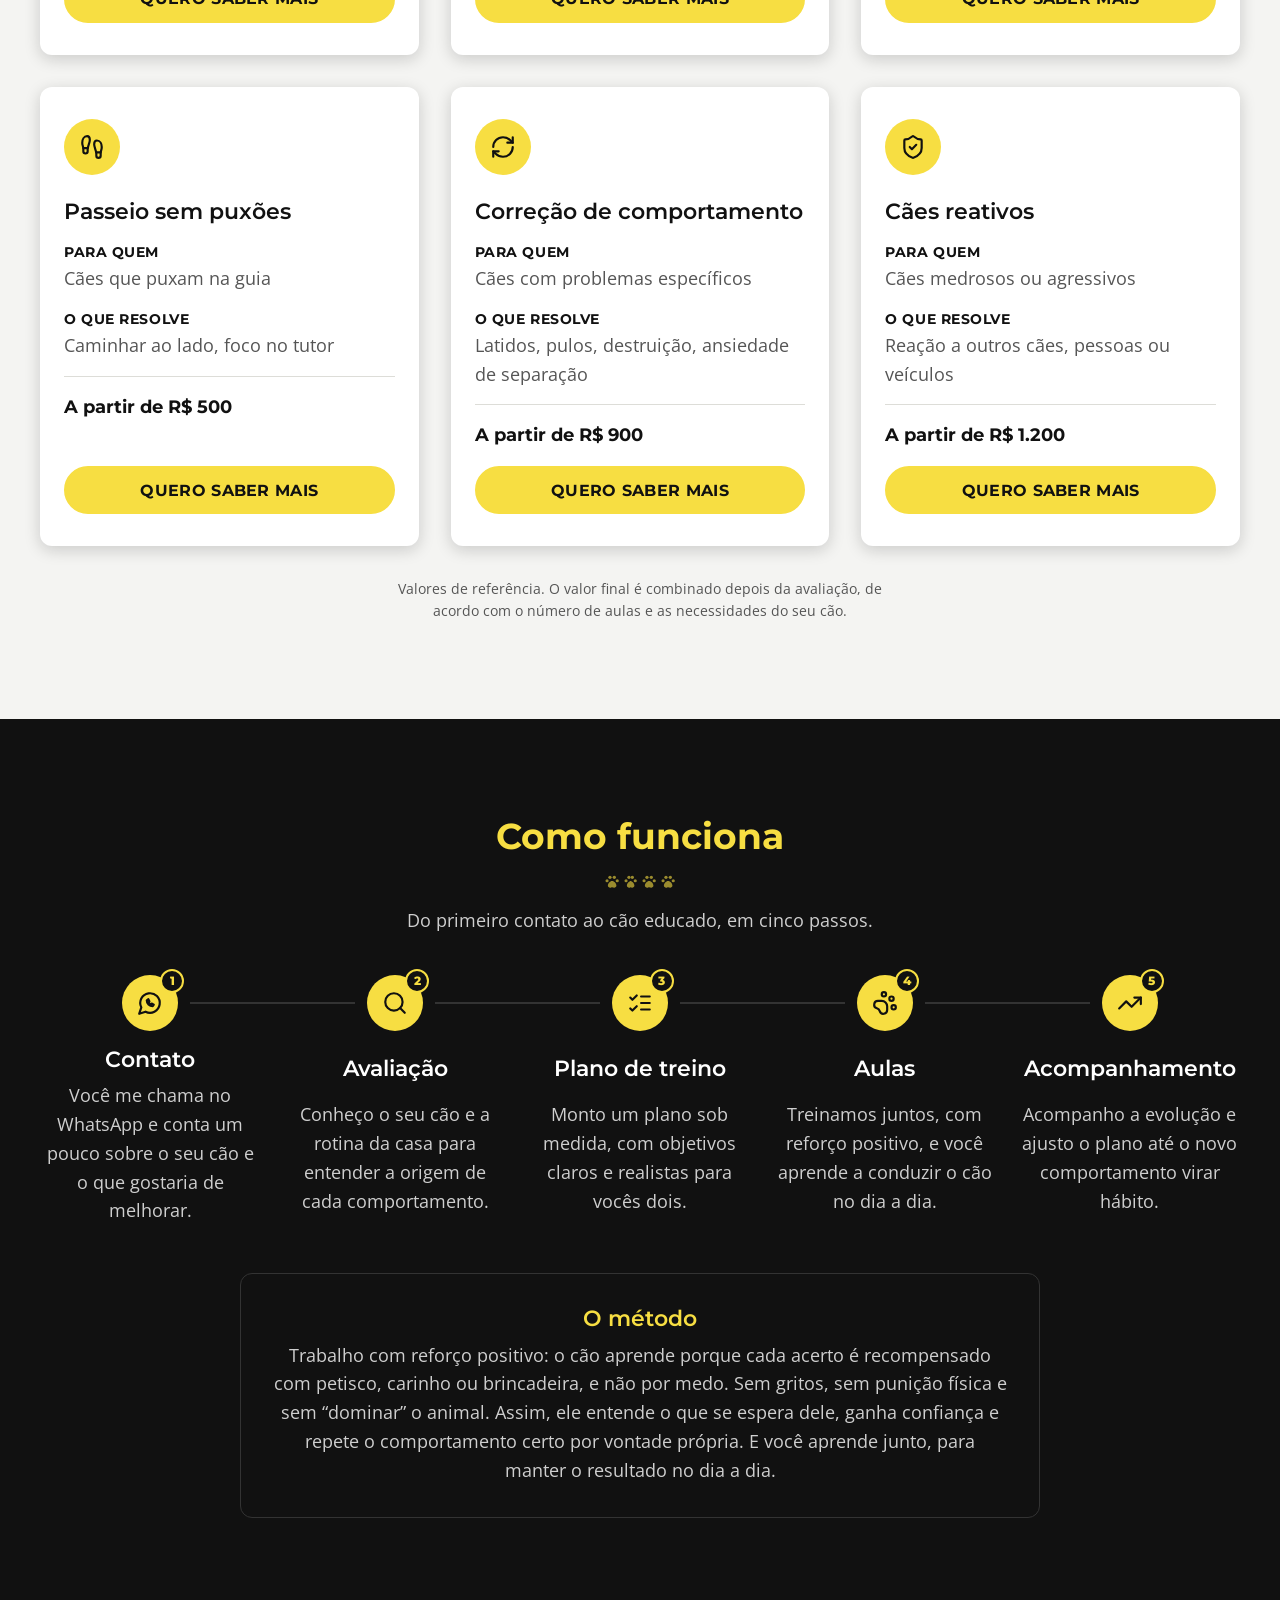
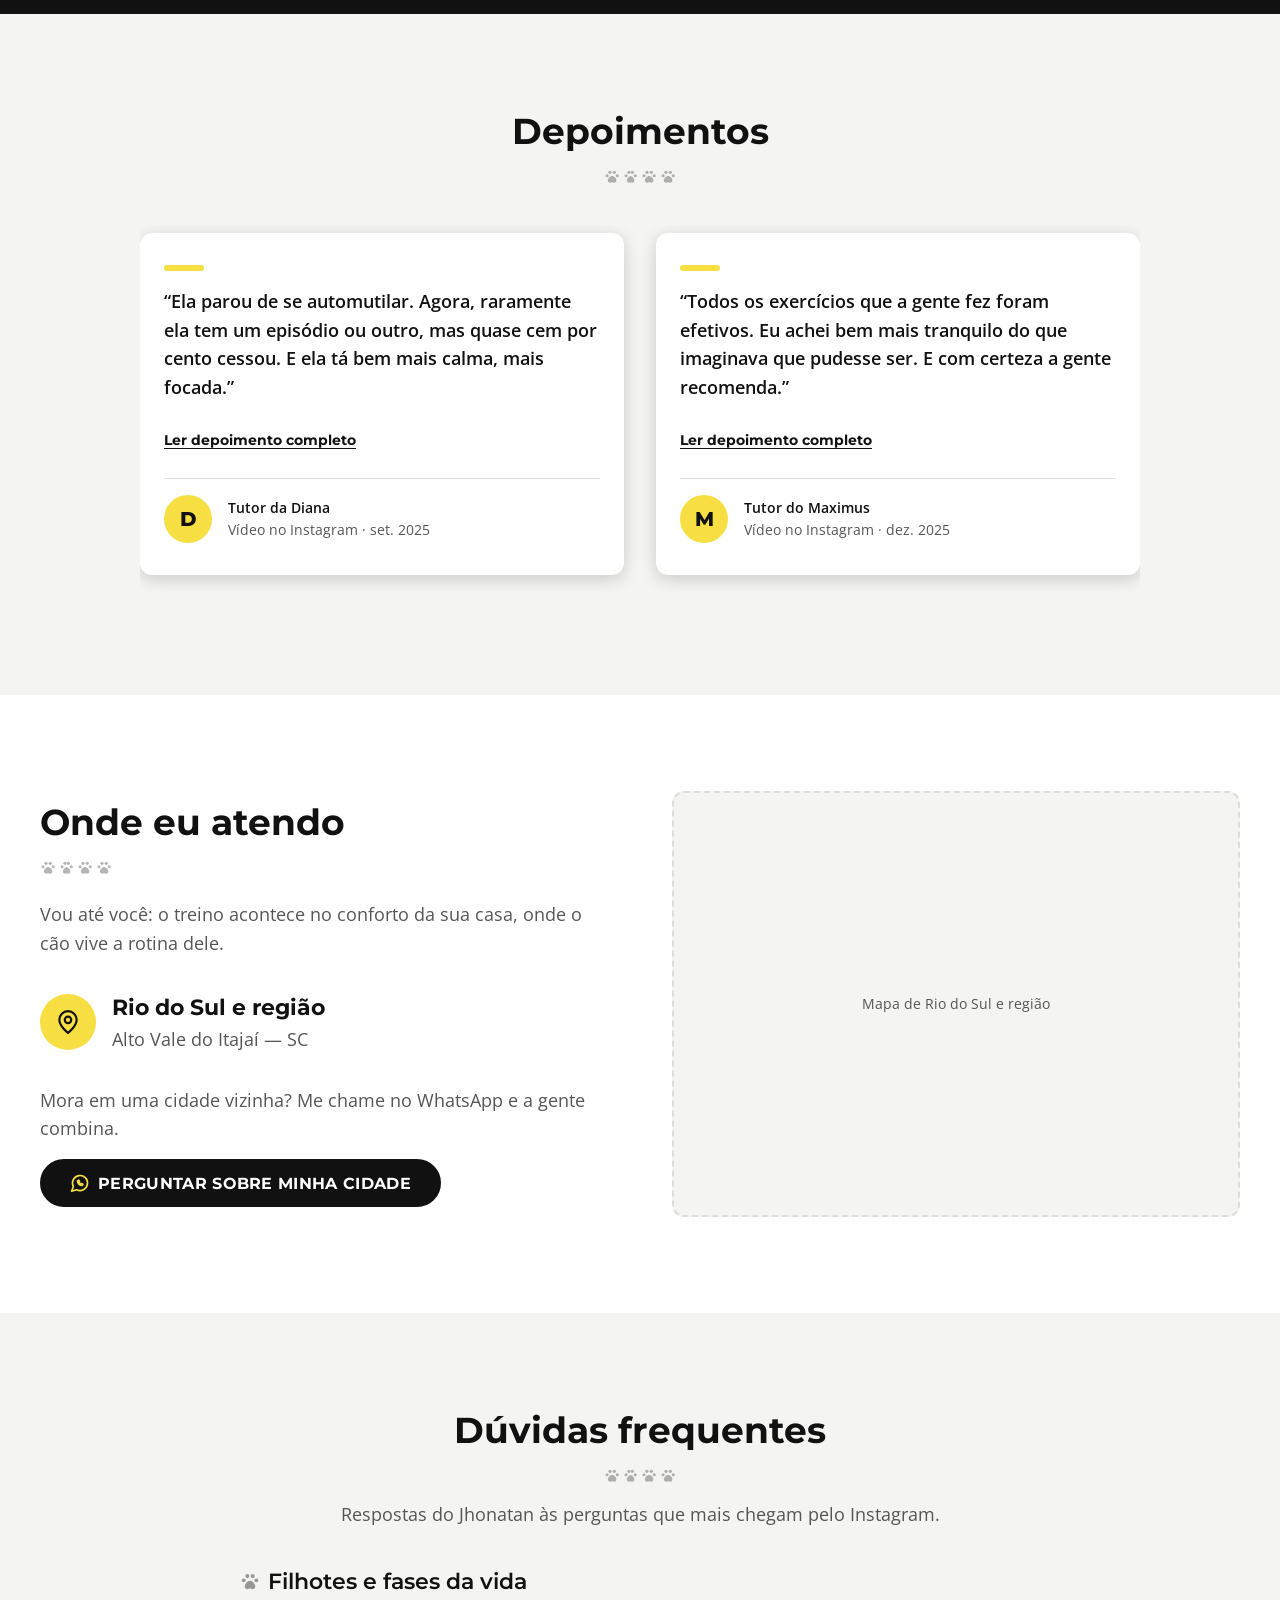
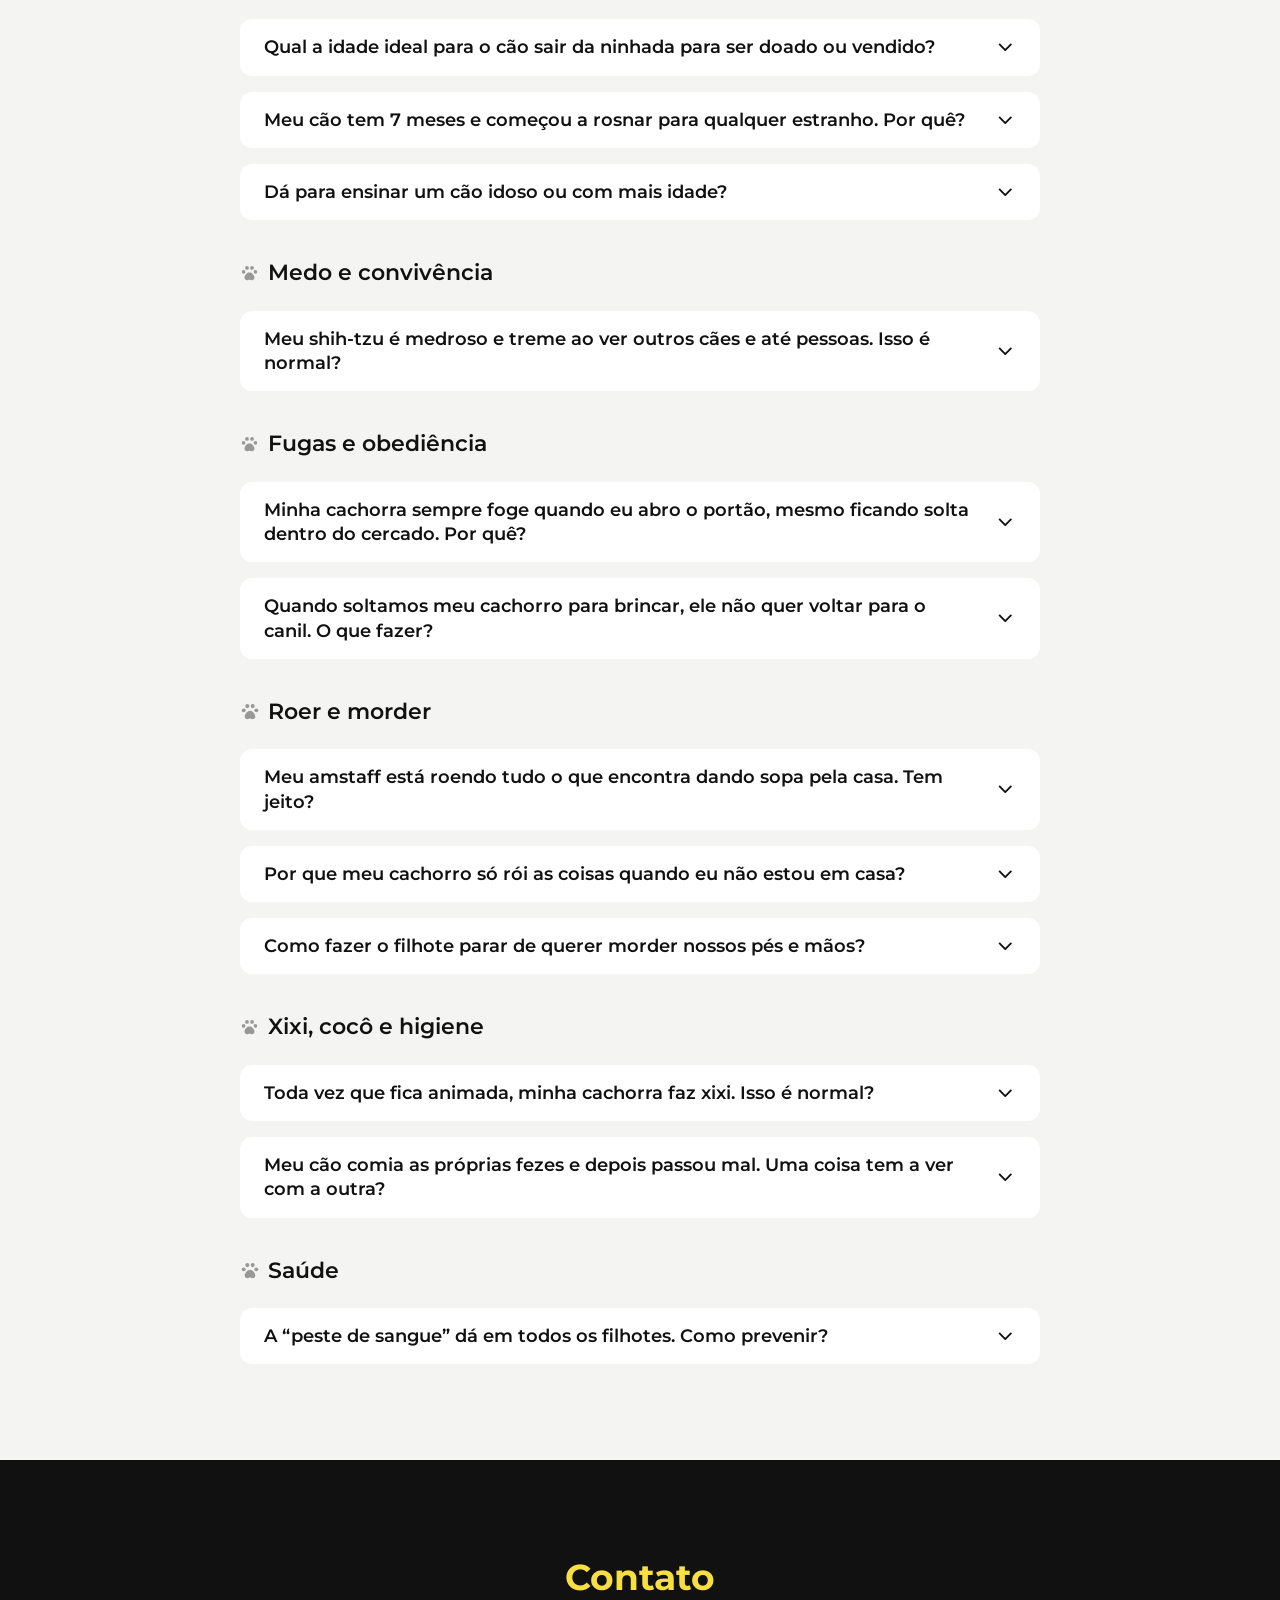
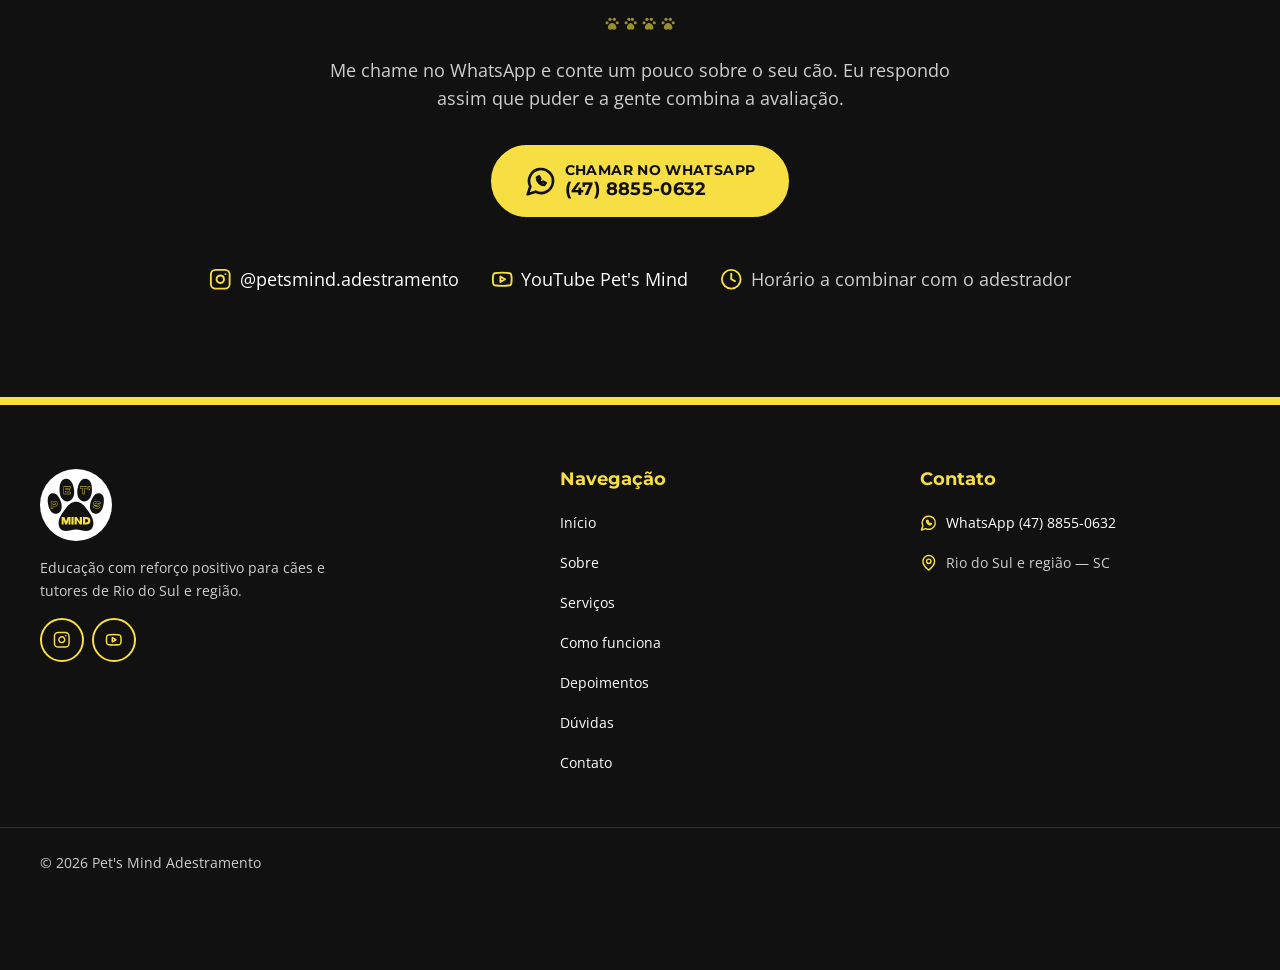
==== commit 46d203c0: "refactor: remove link da política de privacidade do rodapé" ====
--- a/index.html
+++ b/index.html
@@ -648,7 +648,6 @@
     <div class="rodape__base">
       <div class="container rodape__base-interno">
         <p>© 2026 Pet's Mind Adestramento</p>
-        <a class="rodape__link" href="politica-de-privacidade.html">Política de Privacidade</a>
       </div>
     </div>
   </footer>
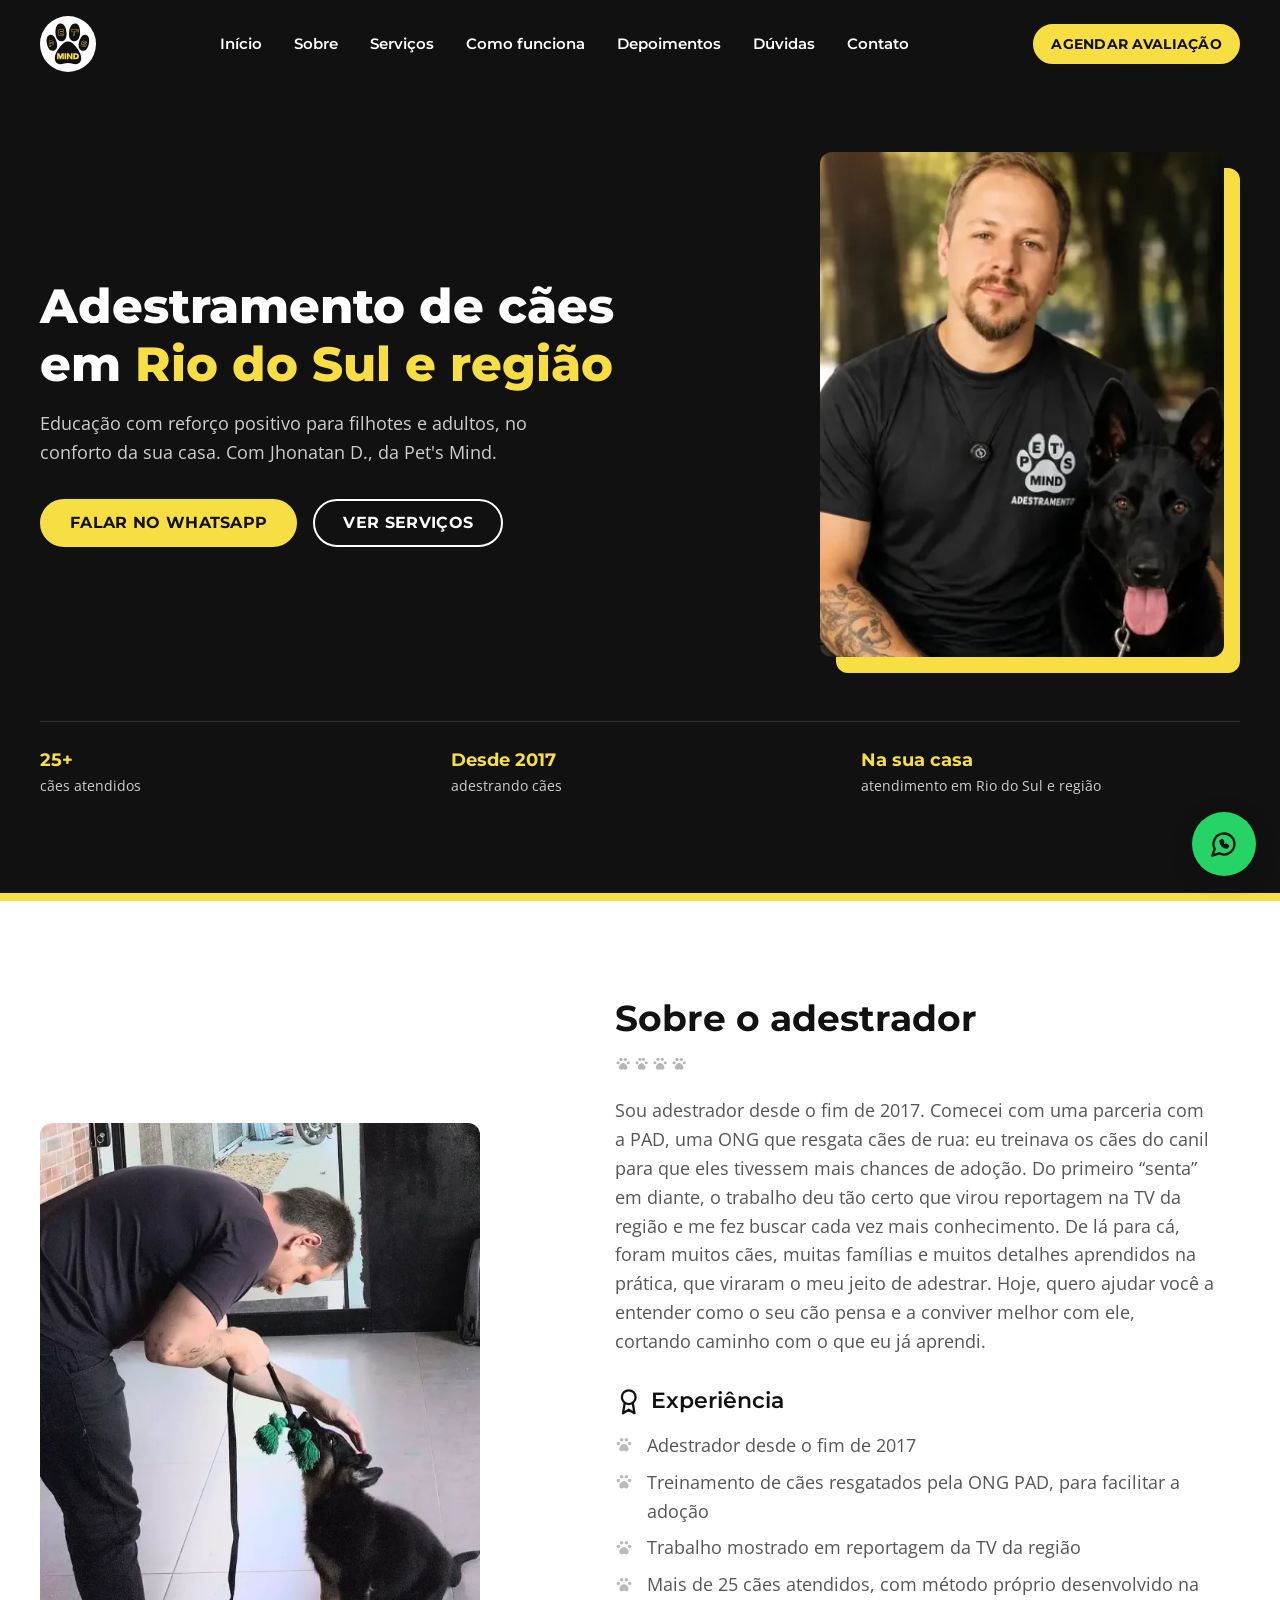
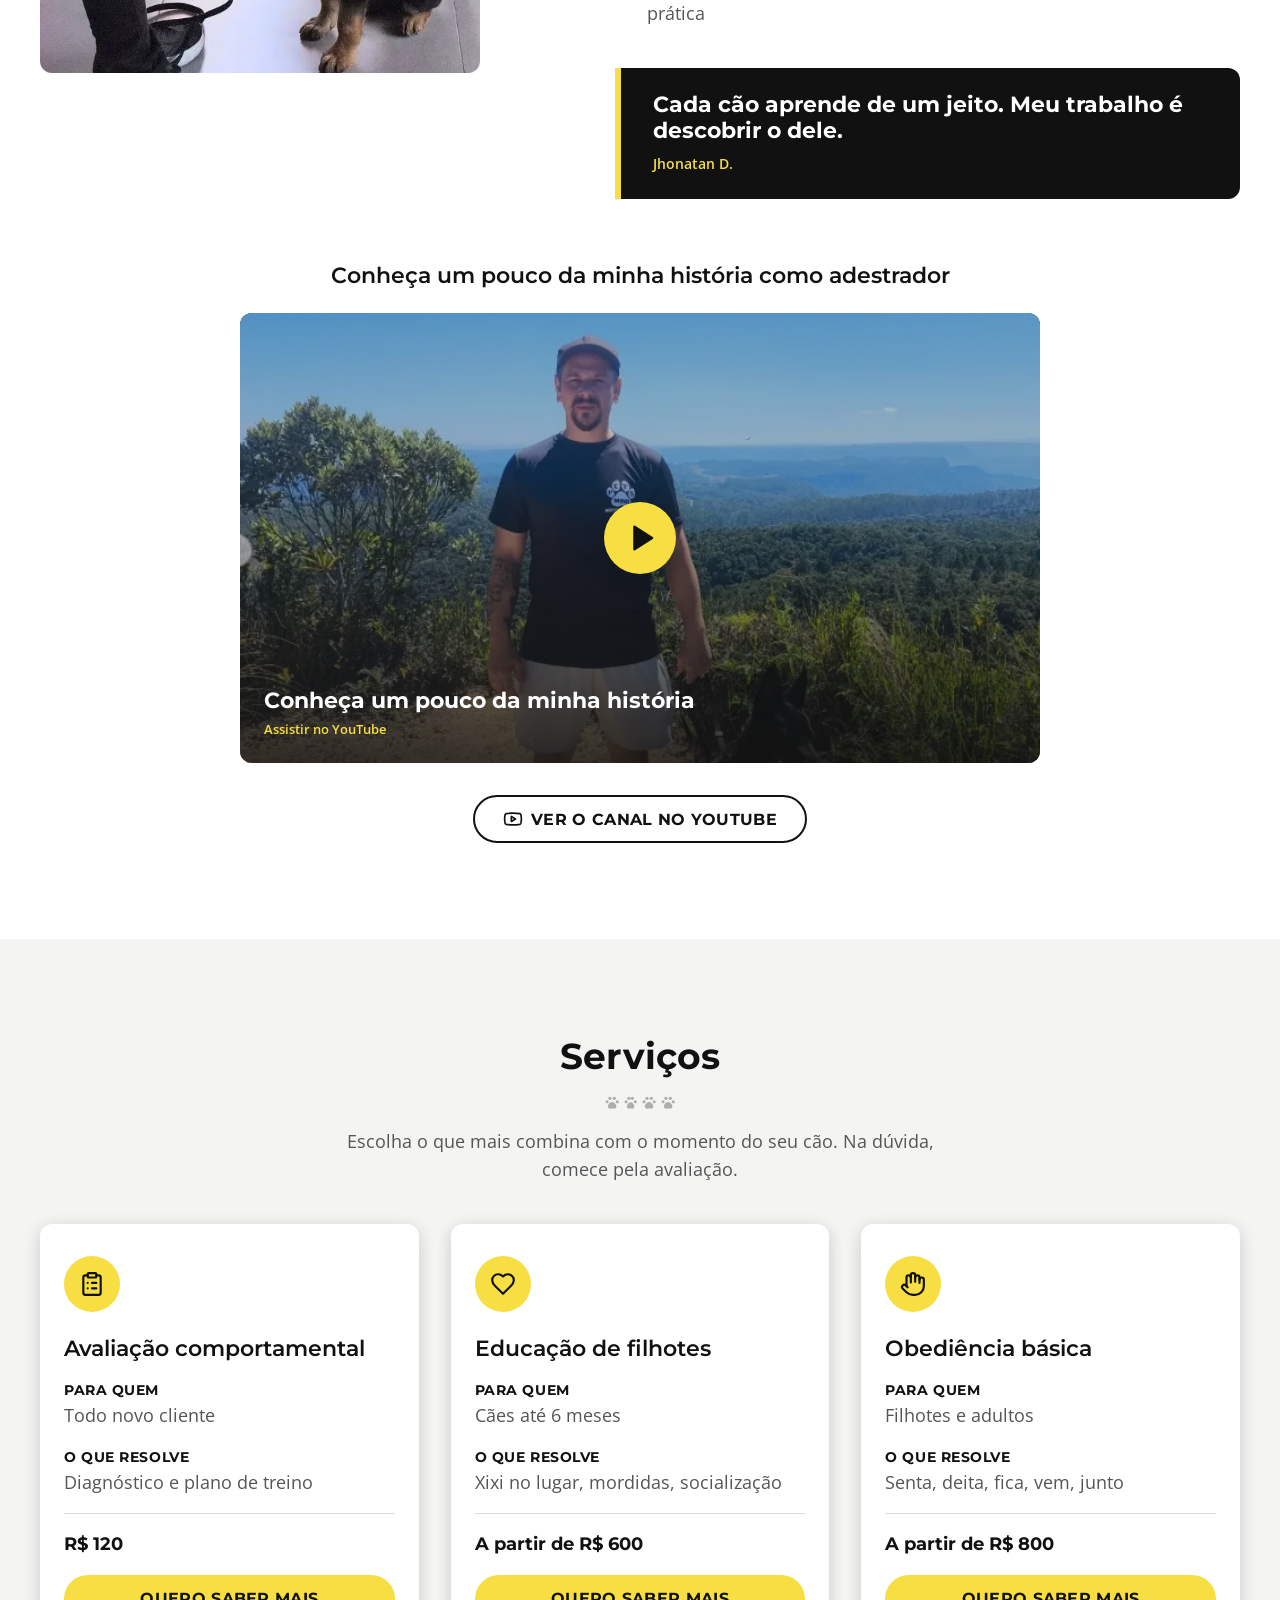
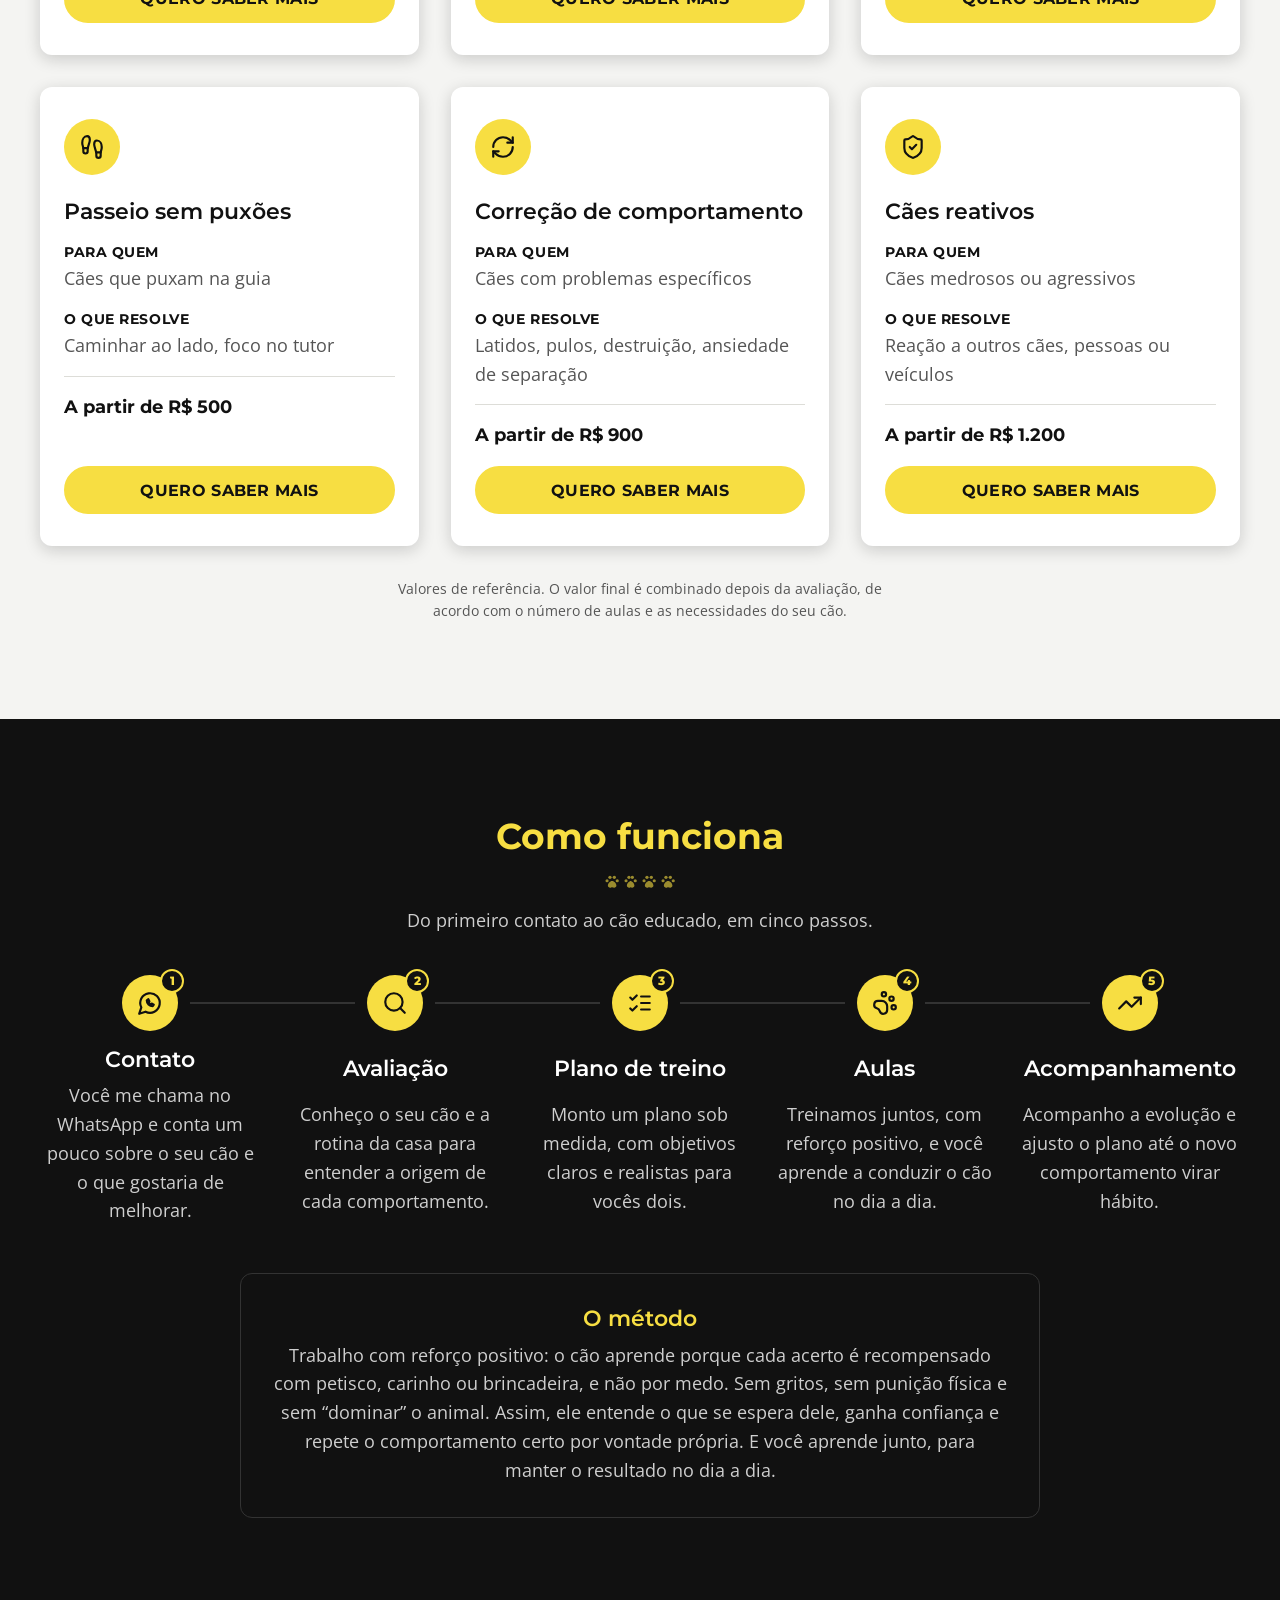
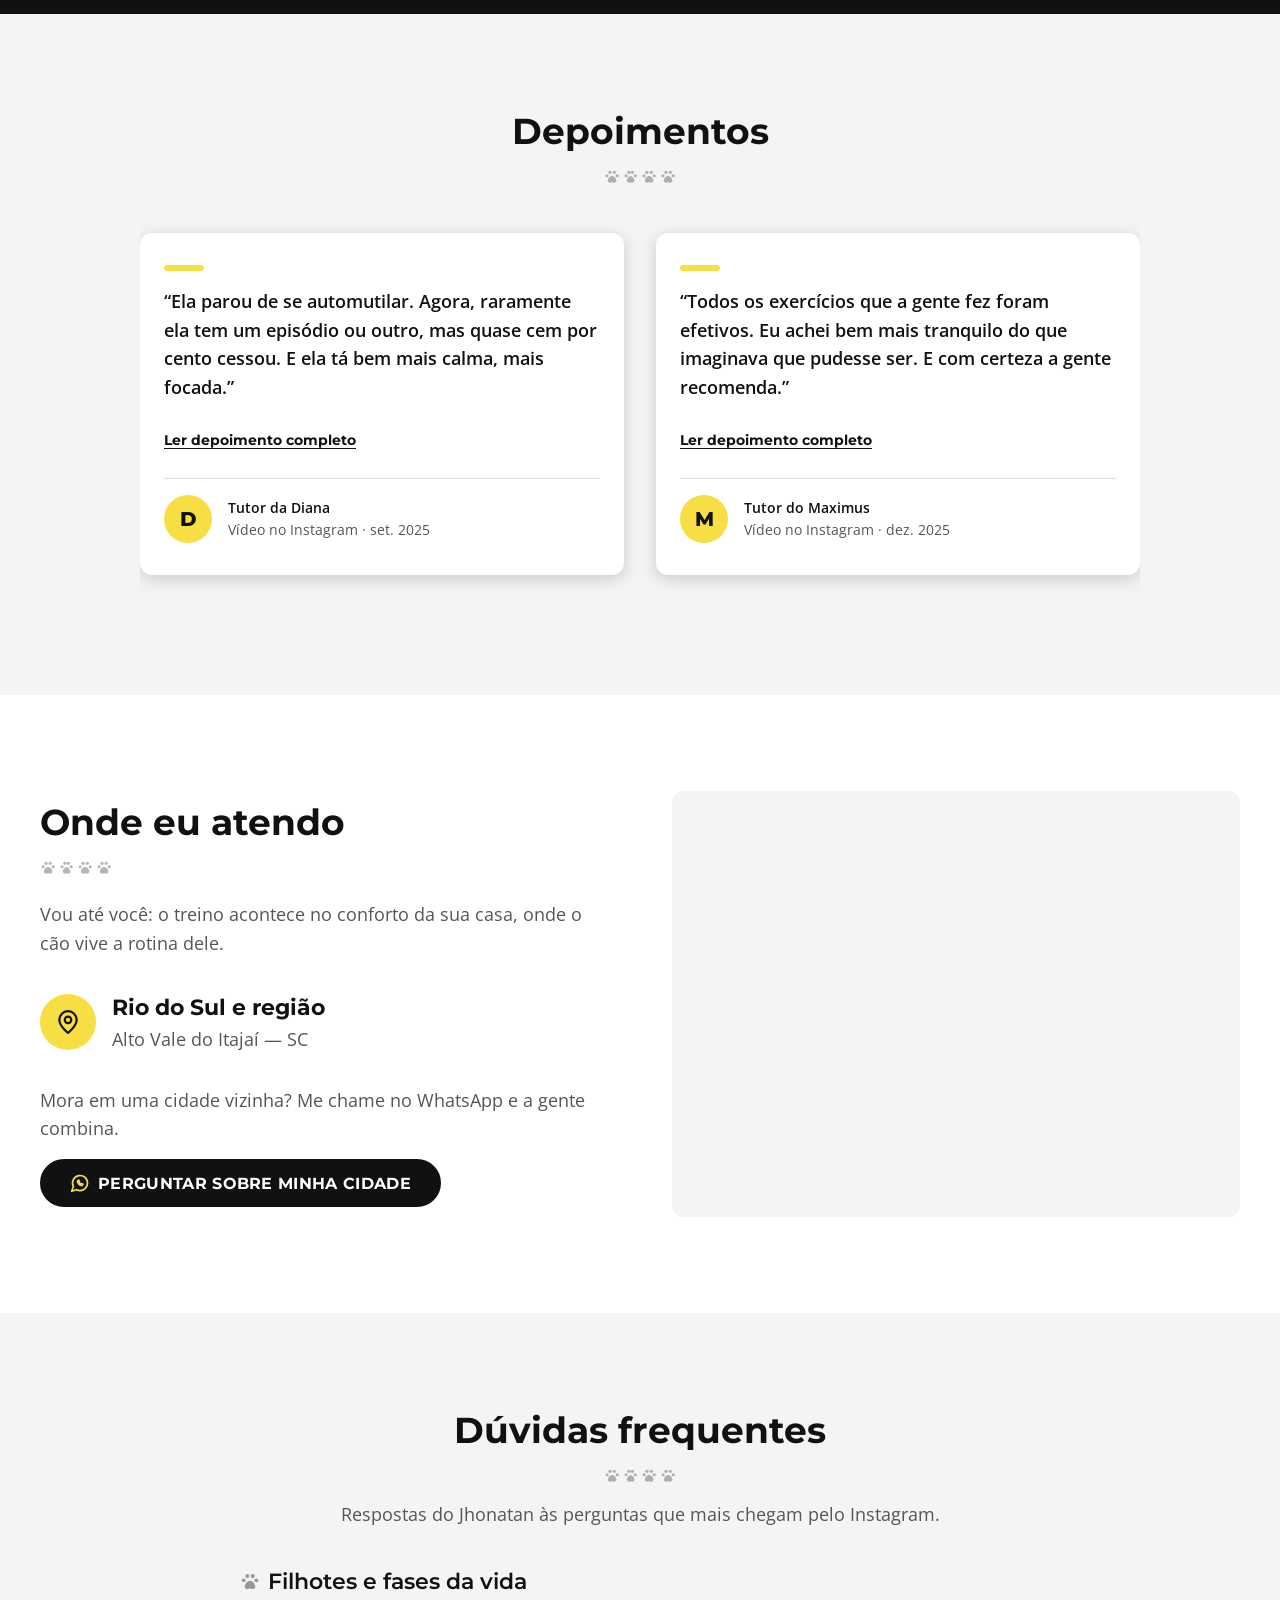
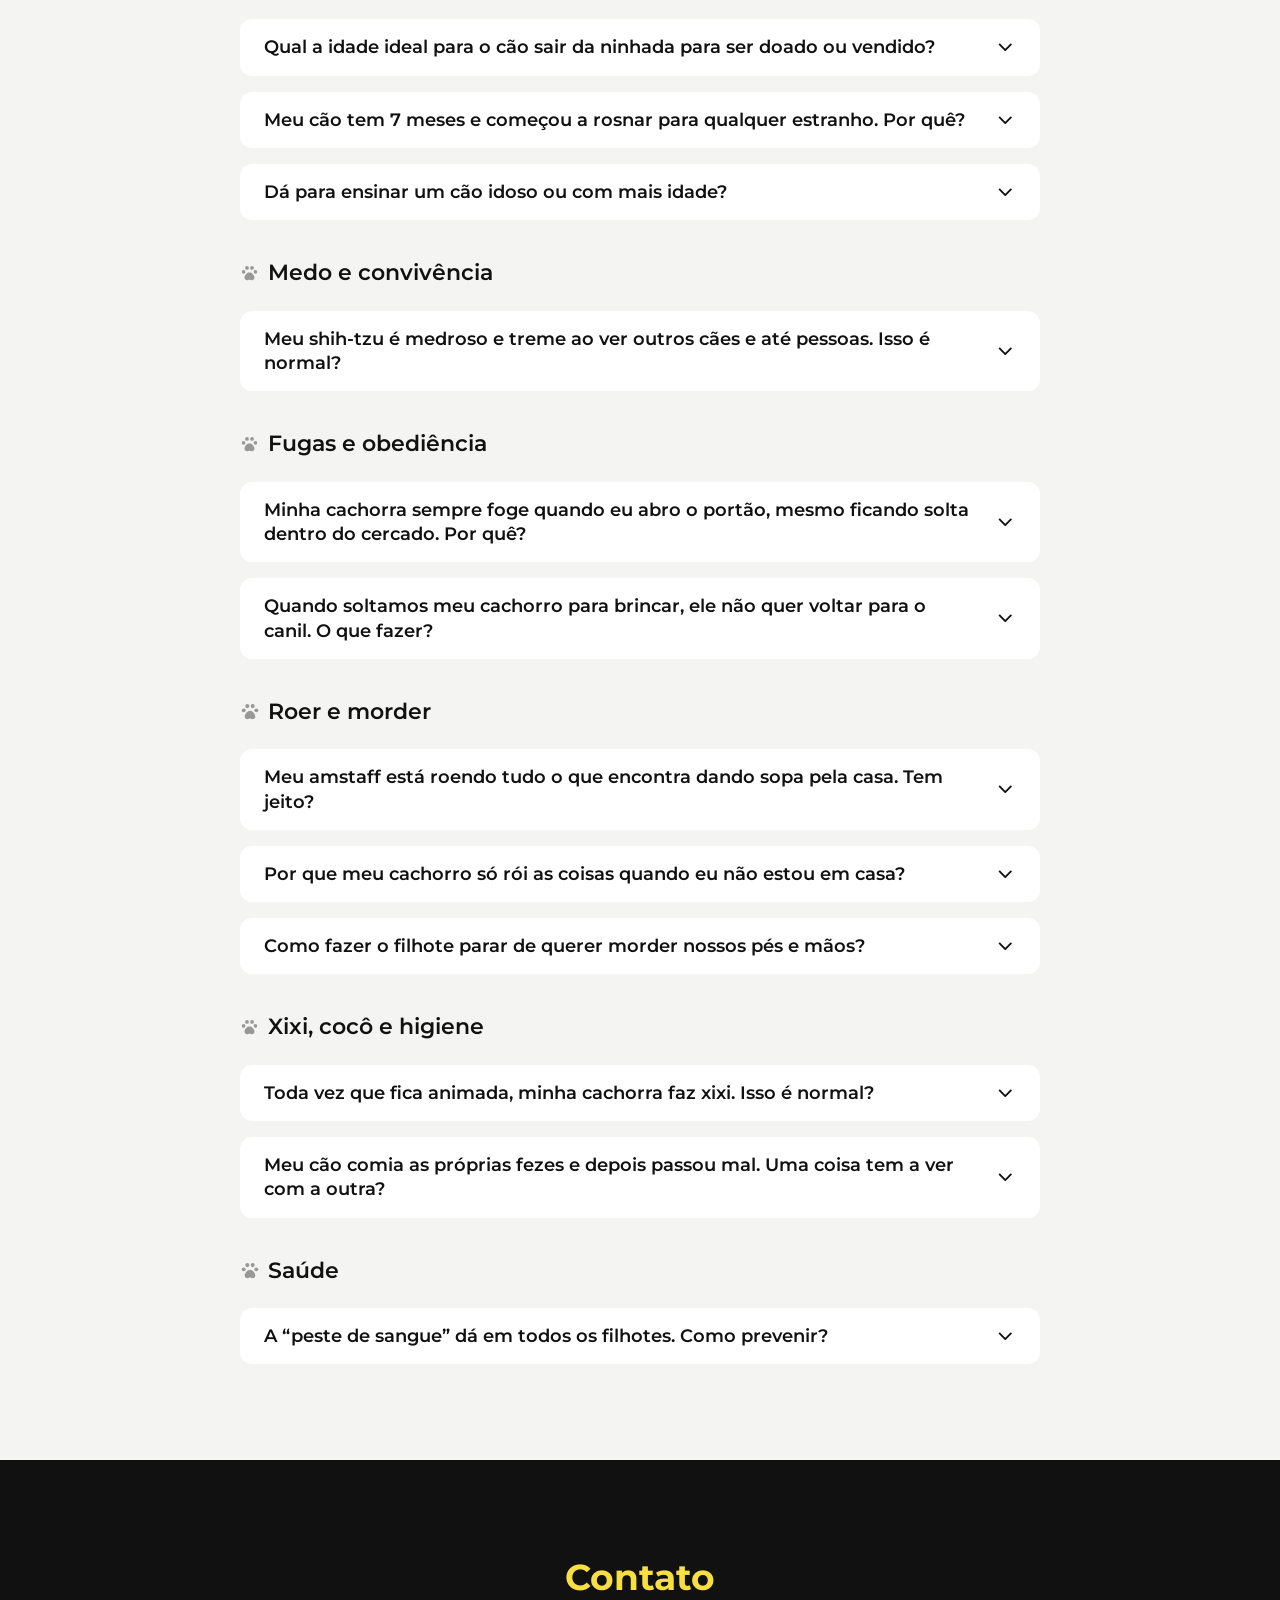
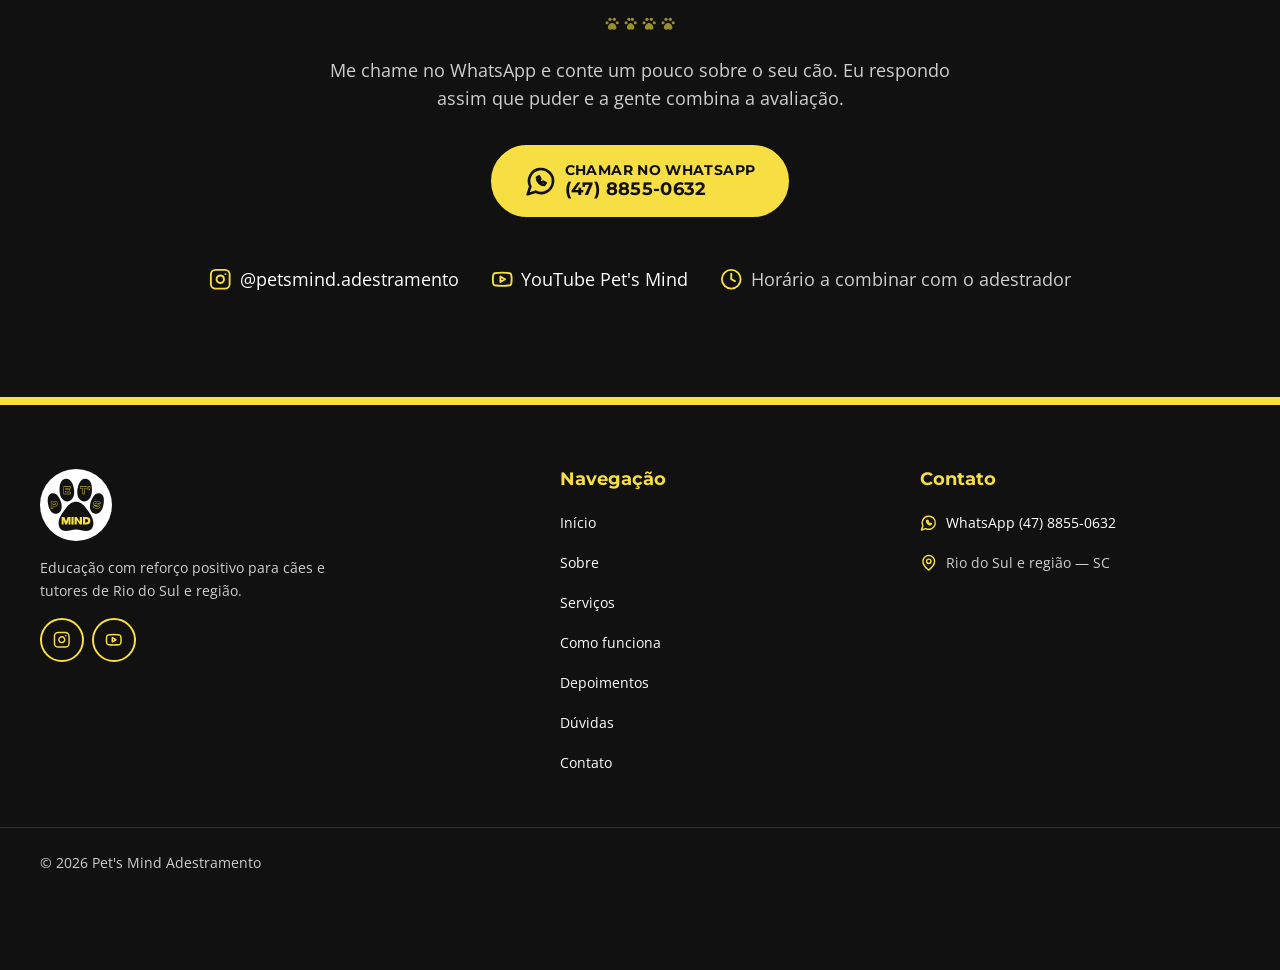
==== commit c1eb11d5: "feat: interatividade e página 404" ====
--- a/index.html
+++ b/index.html
@@ -3,6 +3,8 @@
 <head>
   <meta charset="UTF-8">
   <meta name="viewport" content="width=device-width, initial-scale=1">
+  <!-- Marca que o JS está ativo antes de desenhar a página (evita o cabeçalho "pular") -->
+  <script>document.documentElement.classList.add("js");</script>
   <!-- Title e description provisórios: versão final na Parte 4 -->
   <title>Pet's Mind Adestramento | Adestramento de cães em Rio do Sul e região</title>
   <meta name="description" content="Adestramento de cães com reforço positivo em Rio do Sul e região, com Jhonatan D. da Pet's Mind Adestramento. Fale pelo WhatsApp.">
@@ -18,6 +20,11 @@
   <script src="assets/js/whatsapp.js" defer></script>
   <script src="assets/js/links.js" defer></script>
   <script src="assets/js/menu.js" defer></script>
+  <script src="assets/js/faq.js" defer></script>
+  <script src="assets/js/carousel.js" defer></script>
+  <script src="assets/js/video.js" defer></script>
+  <script src="assets/js/mapa.js" defer></script>
+  <script src="assets/js/cookies.js" defer></script>
 </head>
 <body>
   <!-- Ícones (estilo Lucide), reutilizados via elemento use -->
@@ -108,7 +115,7 @@
         <img class="logo__img" src="assets/img/logo/logo.svg" alt="Pet's Mind Adestramento — voltar ao início" width="56" height="56">
       </a>
 
-      <nav class="cabecalho__nav" aria-label="Menu principal">
+      <nav class="cabecalho__nav" id="menu-principal" aria-label="Menu principal" data-menu>
         <ul class="nav__lista">
           <li><a class="nav__link" href="#inicio">Início</a></li>
           <li><a class="nav__link" href="#sobre">Sobre</a></li>
@@ -121,6 +128,12 @@
       </nav>
 
       <a class="btn btn--primario btn--pequeno cabecalho__cta" href="#contato" data-whatsapp data-servico="Avaliação comportamental">Agendar avaliação</a>
+
+      <!-- Menu hambúrguer (celular/tablet): ativado pelo menu.js; sem JS, fica escondido -->
+      <button class="menu-botao" type="button" aria-expanded="false" aria-controls="menu-principal" data-menu-botao hidden>
+        <span class="menu-botao__icone" aria-hidden="true"></span>
+        <span class="visualmente-oculto" data-menu-rotulo>Abrir menu</span>
+      </button>
     </div>
   </header>
 
--- a/assets/css/variables.css
+++ b/assets/css/variables.css
@@ -103,3 +103,8 @@
     --secao-padding: var(--esp-12);
   }
 }
+
+/* Com JS ativo, o menu do celular/tablet vira hambúrguer: o cabeçalho tem uma linha só */
+.js {
+  --cabecalho-nav: 0px;
+}
--- a/assets/css/sections.css
+++ b/assets/css/sections.css
@@ -149,6 +149,170 @@
 
 
 /* ==========================================================================
+   Menu hambúrguer (celular/tablet, somente com JS — menu.js)
+   Sem JS, vale a linha de menu com rolagem horizontal definida acima.
+   ========================================================================== */
+.menu-botao {
+  display: none;
+  place-items: center;
+  width: 44px;
+  height: 44px;
+  margin-right: -10px;
+  padding: 0;
+  border: 0;
+  border-radius: 50%;
+  background: transparent;
+  color: var(--cor-branco);
+}
+
+.menu-botao[hidden] {
+  display: none;
+}
+
+/* Três traços que viram um "X" quando o menu abre */
+.menu-botao__icone,
+.menu-botao__icone::before,
+.menu-botao__icone::after {
+  display: block;
+  width: 22px;
+  height: 2px;
+  border-radius: 2px;
+  background-color: currentColor;
+  transition: transform var(--transicao), background-color var(--transicao);
+}
+
+.menu-botao__icone {
+  position: relative;
+}
+
+.menu-botao__icone::before,
+.menu-botao__icone::after {
+  content: "";
+  position: absolute;
+  left: 0;
+}
+
+.menu-botao__icone::before {
+  top: -7px;
+}
+
+.menu-botao__icone::after {
+  top: 7px;
+}
+
+.menu-botao[aria-expanded="true"] .menu-botao__icone {
+  background-color: transparent;
+}
+
+.menu-botao[aria-expanded="true"] .menu-botao__icone::before {
+  transform: translateY(7px) rotate(45deg);
+}
+
+.menu-botao[aria-expanded="true"] .menu-botao__icone::after {
+  transform: translateY(-7px) rotate(-45deg);
+}
+
+.js .cabecalho__interno {
+  grid-template-columns: auto 1fr auto;
+  grid-template-rows: var(--cabecalho-linha);
+  grid-template-areas: "logo cta botao";
+}
+
+.js .menu-botao {
+  display: inline-grid;
+  grid-area: botao;
+}
+
+/* Painel em tela cheia, logo abaixo da linha do cabeçalho */
+.js .cabecalho__nav {
+  position: fixed;
+  inset: var(--cabecalho-linha) 0 0 0;
+  overflow-y: auto;
+  border-top: 1px solid var(--cor-borda-escura);
+  background-color: var(--cor-preto);
+  visibility: hidden;
+  opacity: 0;
+  transition: opacity var(--transicao), visibility var(--transicao);
+}
+
+.menu-aberto .cabecalho__nav {
+  visibility: visible;
+  opacity: 1;
+}
+
+.js .nav__lista {
+  flex-direction: column;
+  align-items: stretch;
+  justify-content: flex-start;
+  gap: 0;
+  height: auto;
+  padding: var(--esp-3) var(--container-gutter) var(--esp-6);
+  overflow: visible;
+  white-space: normal;
+}
+
+.js .nav__link {
+  width: 100%;
+  min-height: 56px;
+  padding: 0;
+  border-bottom: 1px solid var(--cor-borda-escura);
+  border-radius: 0;
+  font-size: var(--fs-h3);
+}
+
+/* Trava a rolagem da página com o menu aberto */
+.menu-aberto,
+.menu-aberto body {
+  overflow: hidden;
+}
+
+@media (min-width: 1024px) {
+  .js .cabecalho__interno {
+    grid-template-columns: auto 1fr auto;
+    grid-template-areas: "logo nav cta";
+  }
+
+  .js .menu-botao {
+    display: none;
+  }
+
+  .js .cabecalho__nav {
+    position: static;
+    overflow: visible;
+    border-top: 0;
+    background-color: transparent;
+    visibility: visible;
+    opacity: 1;
+  }
+
+  .js .nav__lista {
+    flex-direction: row;
+    align-items: center;
+    justify-content: center;
+    gap: var(--esp-1);
+    height: 100%;
+    padding: 0;
+    white-space: nowrap;
+  }
+
+  .js .nav__link {
+    width: auto;
+    min-height: 40px;
+    padding: 0 var(--esp-1);
+    border-bottom: 0;
+    border-radius: var(--raio-pilula);
+    font-size: 0.9375rem; /* 15px */
+  }
+}
+
+@media (min-width: 1200px) {
+  .js .nav__lista {
+    gap: var(--esp-2);
+  }
+}
+
+
+/* ==========================================================================
    Hero (#inicio) — fundo preto com detalhe amarelo
    ========================================================================== */
 .hero {
@@ -444,6 +608,14 @@
   font-weight: 700;
 }
 
+.video__player {
+  position: absolute;
+  inset: 0;
+  width: 100%;
+  height: 100%;
+  border: 0;
+}
+
 .video__origem {
   color: var(--cor-amarelo);
   font-size: 0.8125rem;
@@ -789,10 +961,46 @@
   color: var(--cor-preto);
 }
 
-.carrossel__botao:hover,
+.carrossel__botao:hover:not(:disabled),
 .carrossel__botao:focus-visible {
   background-color: var(--cor-preto);
   color: var(--cor-branco);
+}
+
+.carrossel__botao:disabled {
+  opacity: 0.35;
+  cursor: default;
+}
+
+.carrossel__indicadores {
+  display: flex;
+  gap: var(--esp-1);
+}
+
+/* Área de toque de 24px com um ponto de 10px no centro */
+.carrossel__indicador {
+  display: grid;
+  place-items: center;
+  width: 24px;
+  height: 24px;
+  padding: 0;
+  border: 0;
+  border-radius: 50%;
+  background: transparent;
+}
+
+.carrossel__indicador::before {
+  content: "";
+  width: 10px;
+  height: 10px;
+  border: 2px solid var(--cor-preto);
+  border-radius: 50%;
+  transition: background-color var(--transicao), transform var(--transicao);
+}
+
+.carrossel__indicador[aria-current="true"]::before {
+  background-color: var(--cor-preto);
+  transform: scale(1.2);
 }
 
 @media (min-width: 768px) {
@@ -846,6 +1054,17 @@
 .mapa {
   aspect-ratio: 4 / 3;
   overflow: hidden;
+}
+
+.mapa--carregado {
+  padding: 0;
+  border: 0;
+}
+
+.mapa iframe {
+  width: 100%;
+  height: 100%;
+  border: 0;
 }
 
 @media (min-width: 1024px) {
@@ -1010,6 +1229,68 @@
 
 
 /* ==========================================================================
+   Página 404 (404.html)
+   ========================================================================== */
+.erro404 {
+  display: grid;
+  align-items: center;
+  min-height: 80vh;
+  padding-top: calc(var(--altura-cabecalho) + var(--esp-6));
+}
+
+.erro404__conteudo {
+  display: flex;
+  flex-direction: column;
+  align-items: center;
+  text-align: center;
+}
+
+/* Pegada grande (detalhe da marca) */
+.erro404__pegada {
+  width: 96px;
+  height: 96px;
+  margin-bottom: var(--esp-3);
+  background-color: var(--cor-amarelo);
+  -webkit-mask: var(--icone-pegada) center / contain no-repeat;
+  mask: var(--icone-pegada) center / contain no-repeat;
+  transform: rotate(-12deg);
+}
+
+.erro404__codigo {
+  margin-bottom: var(--esp-1);
+  color: var(--cor-texto-claro-secundario);
+  font-family: var(--fonte-titulo);
+  font-size: var(--fs-pequeno);
+  font-weight: 700;
+  letter-spacing: 0.08em;
+  text-transform: uppercase;
+}
+
+.erro404__titulo {
+  max-width: 18ch;
+  margin-bottom: var(--esp-2);
+  color: var(--cor-amarelo);
+}
+
+.erro404__texto {
+  max-width: 52ch;
+  margin-bottom: var(--esp-4);
+  color: var(--cor-texto-claro-secundario);
+}
+
+.erro404__botoes {
+  justify-content: center;
+}
+
+@media (min-width: 768px) {
+  .erro404__pegada {
+    width: 128px;
+    height: 128px;
+  }
+}
+
+
+/* ==========================================================================
    Rodapé
    ========================================================================== */
 .rodape {
@@ -1135,6 +1416,60 @@
 
 
 /* ==========================================================================
+   Aviso de cookies (só aparece se o GA4 estiver configurado — cookies.js)
+   Fica à esquerda do botão flutuante do WhatsApp, sem cobri-lo.
+   ========================================================================== */
+.cookies {
+  position: fixed;
+  left: var(--esp-2);
+  right: calc(var(--esp-2) + 56px + var(--esp-2));
+  bottom: var(--esp-2);
+  z-index: var(--z-flutuante);
+  border: 1px solid var(--cor-borda-escura);
+  border-radius: var(--raio-cartao);
+  background-color: var(--cor-preto);
+  color: var(--cor-branco);
+  box-shadow: var(--sombra-flutuante);
+}
+
+.cookies__interno {
+  display: grid;
+  gap: var(--esp-2);
+  padding: var(--esp-2);
+}
+
+.cookies__texto {
+  font-size: var(--fs-pequeno);
+}
+
+.cookies__botoes {
+  display: flex;
+  flex-wrap: wrap;
+  gap: var(--esp-1);
+}
+
+.cookies .btn--secundario {
+  border-color: var(--cor-branco);
+  color: var(--cor-branco);
+}
+
+.cookies .btn--secundario:hover,
+.cookies .btn--secundario:focus-visible {
+  background-color: var(--cor-branco);
+  color: var(--cor-preto);
+}
+
+@media (min-width: 768px) {
+  .cookies {
+    right: auto;
+    left: var(--esp-3);
+    bottom: var(--esp-3);
+    max-width: 560px;
+  }
+}
+
+
+/* ==========================================================================
    Botão flutuante do WhatsApp (único lugar com --cor-whatsapp)
    ========================================================================== */
 .whatsapp-flutuante {
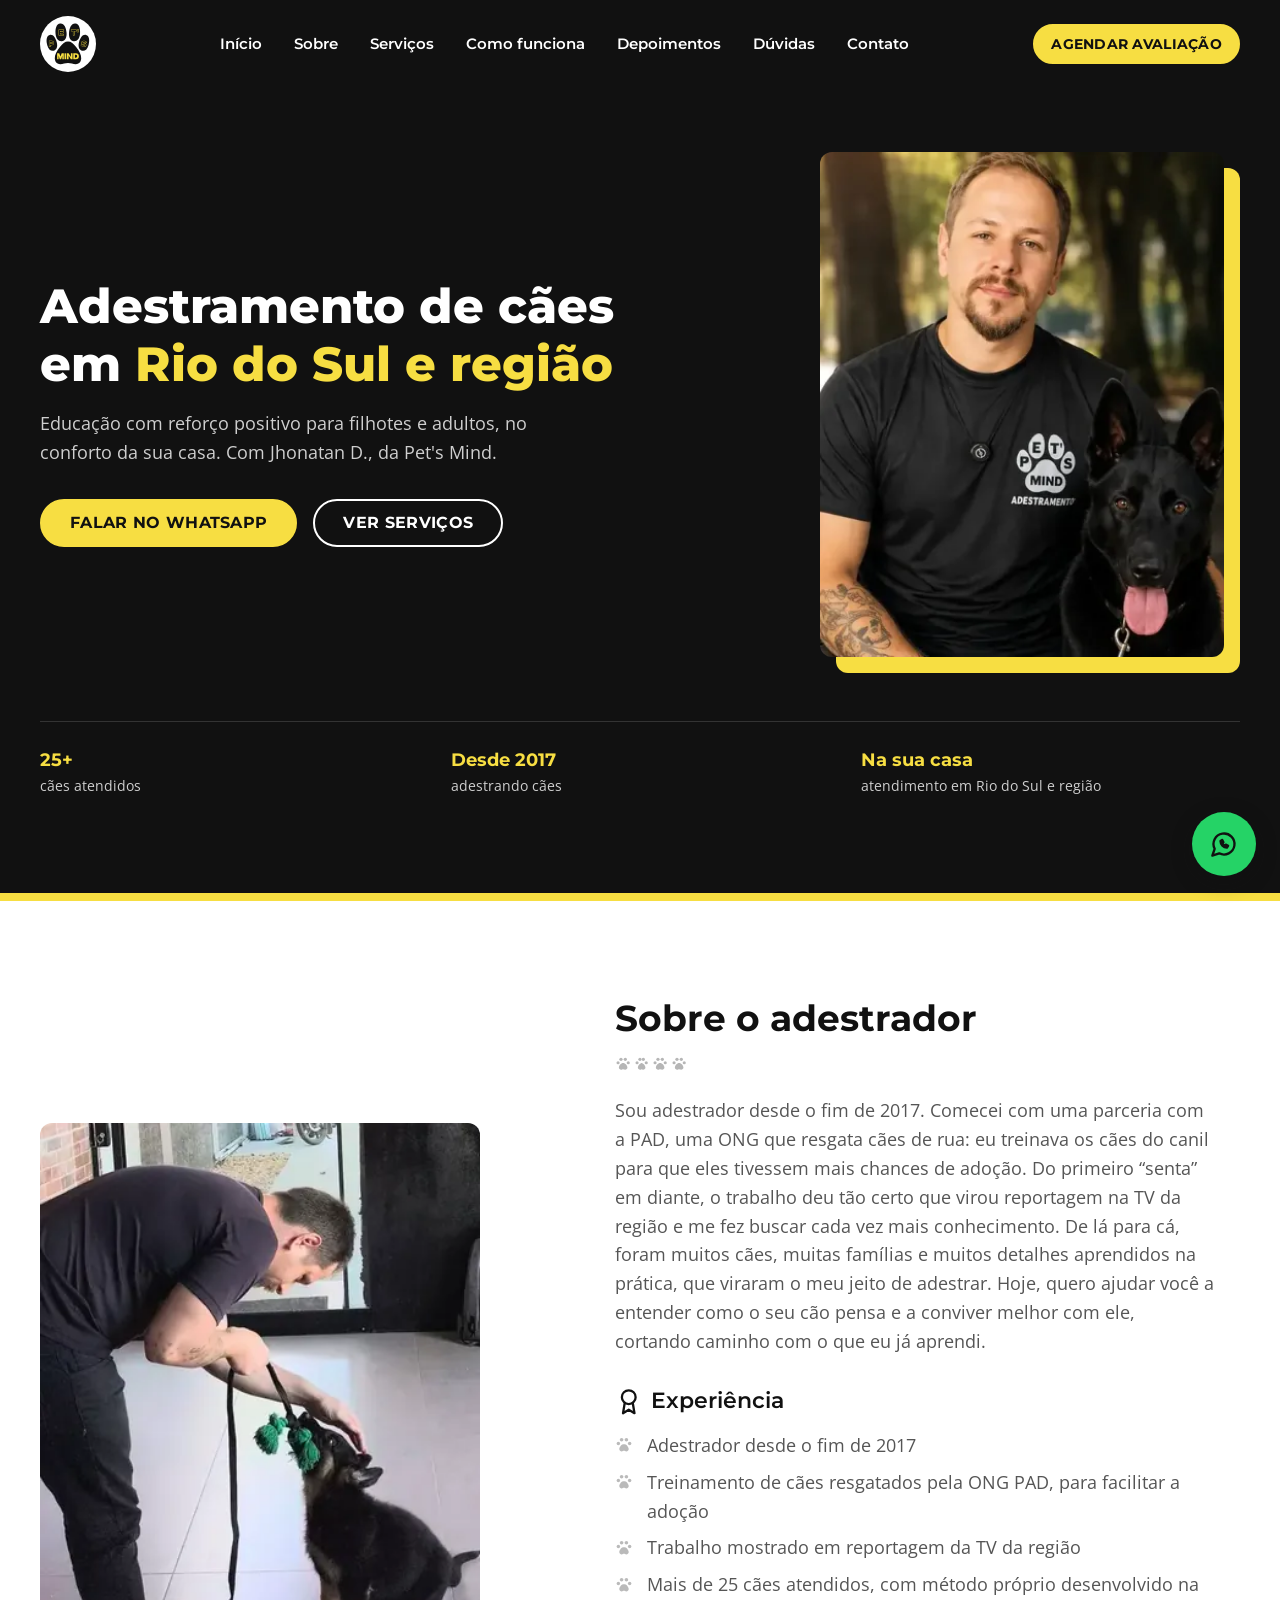
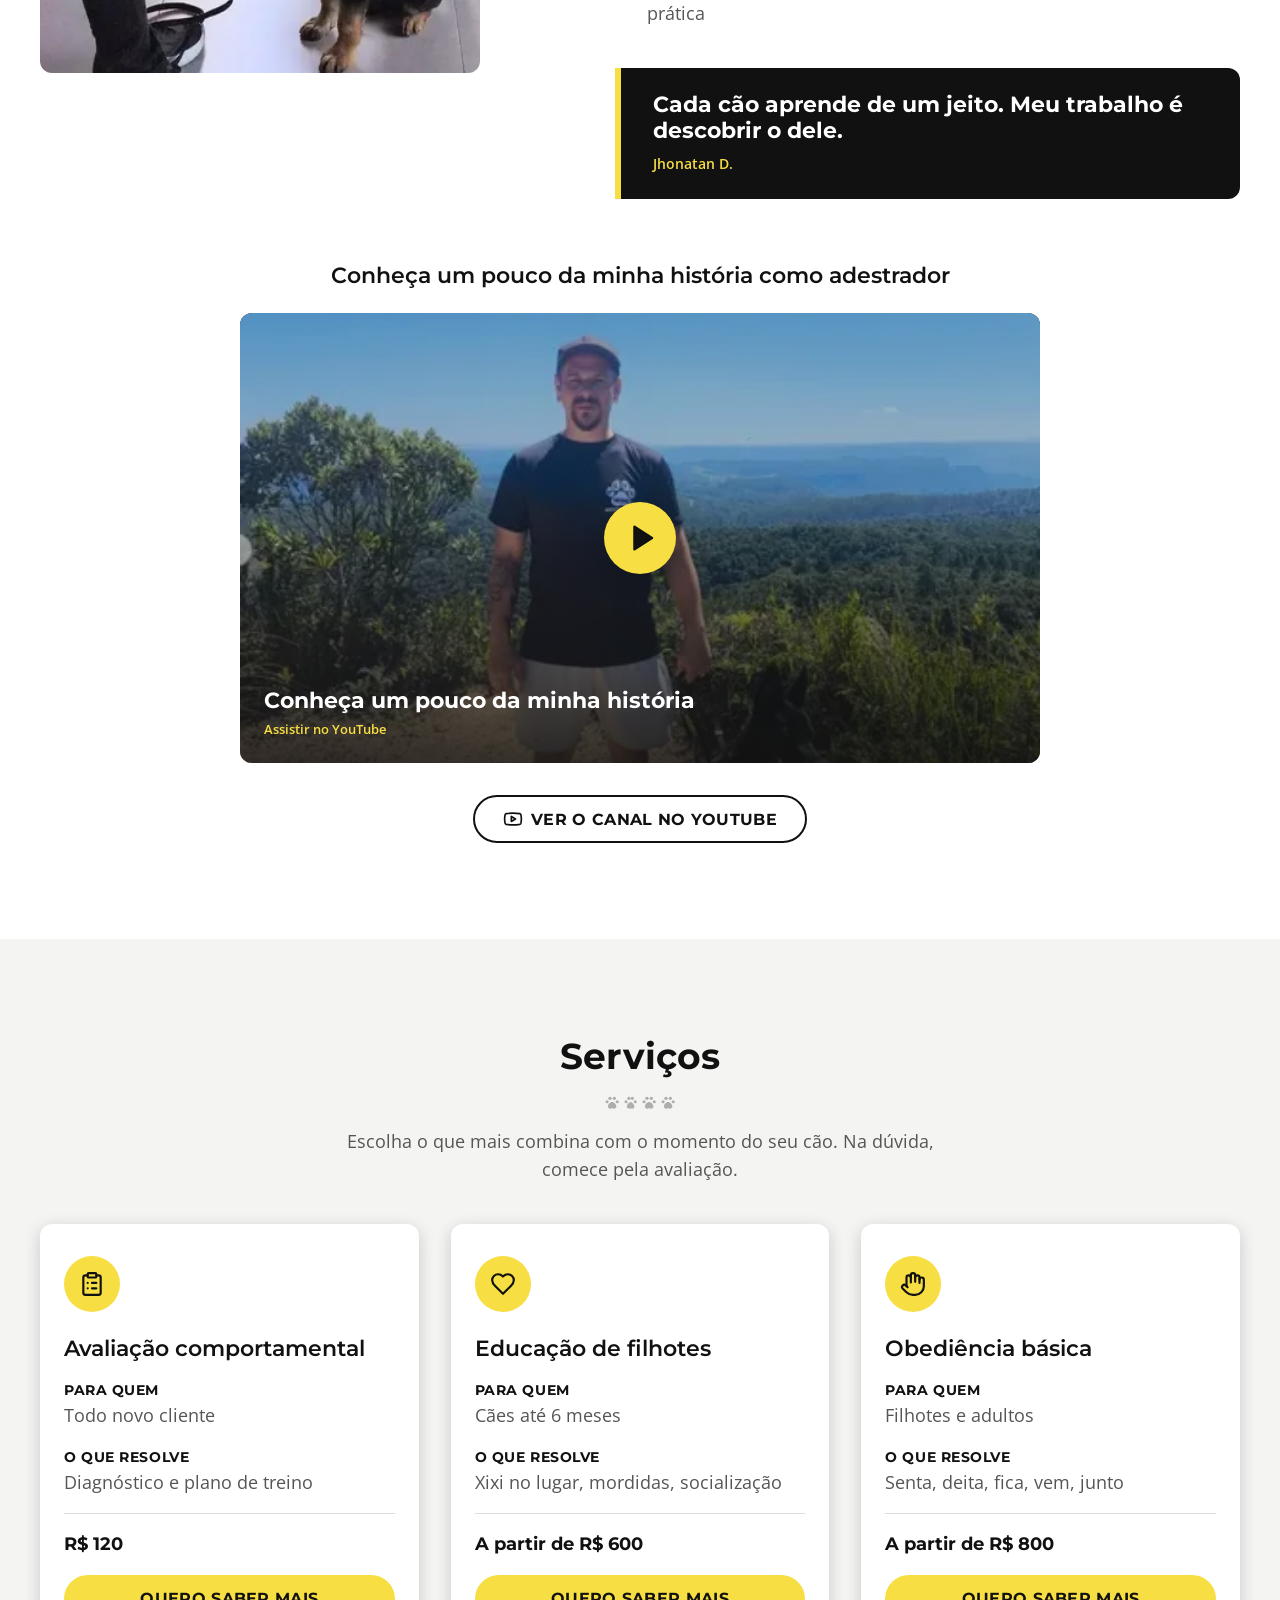
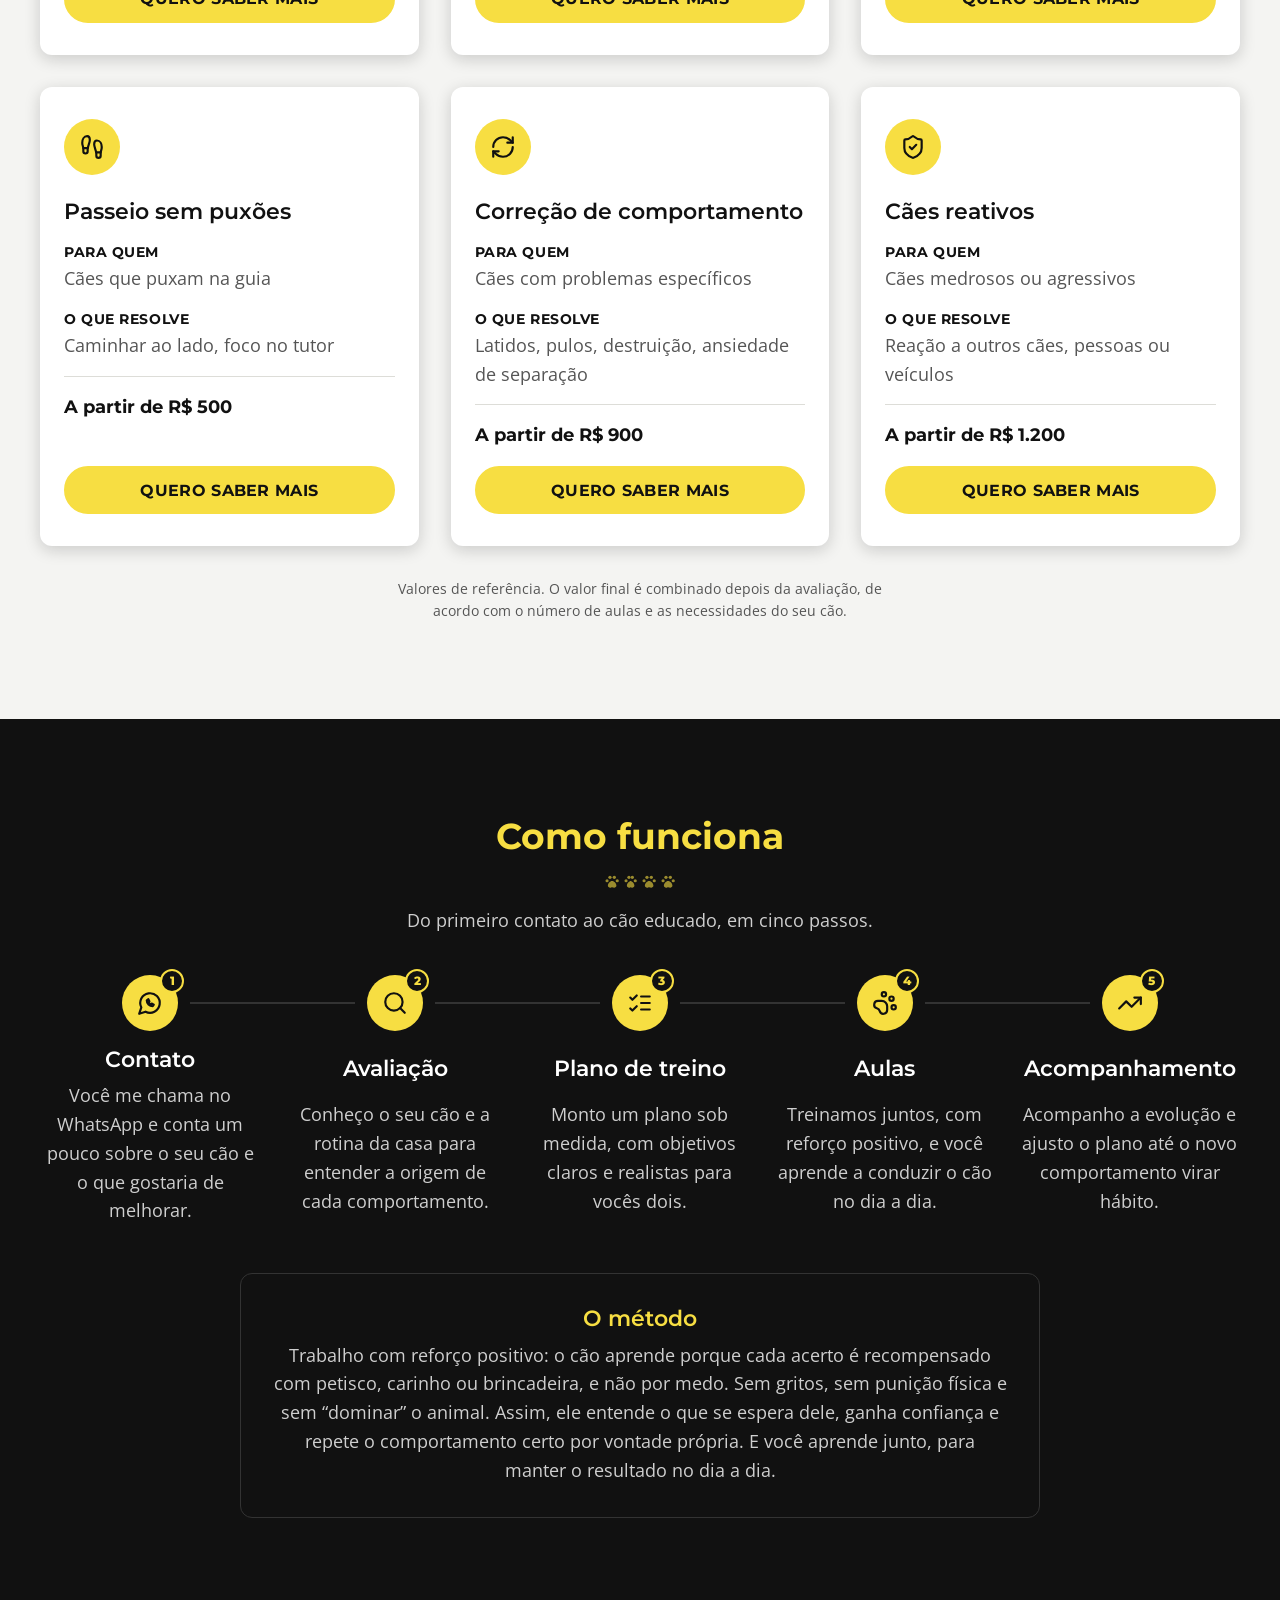
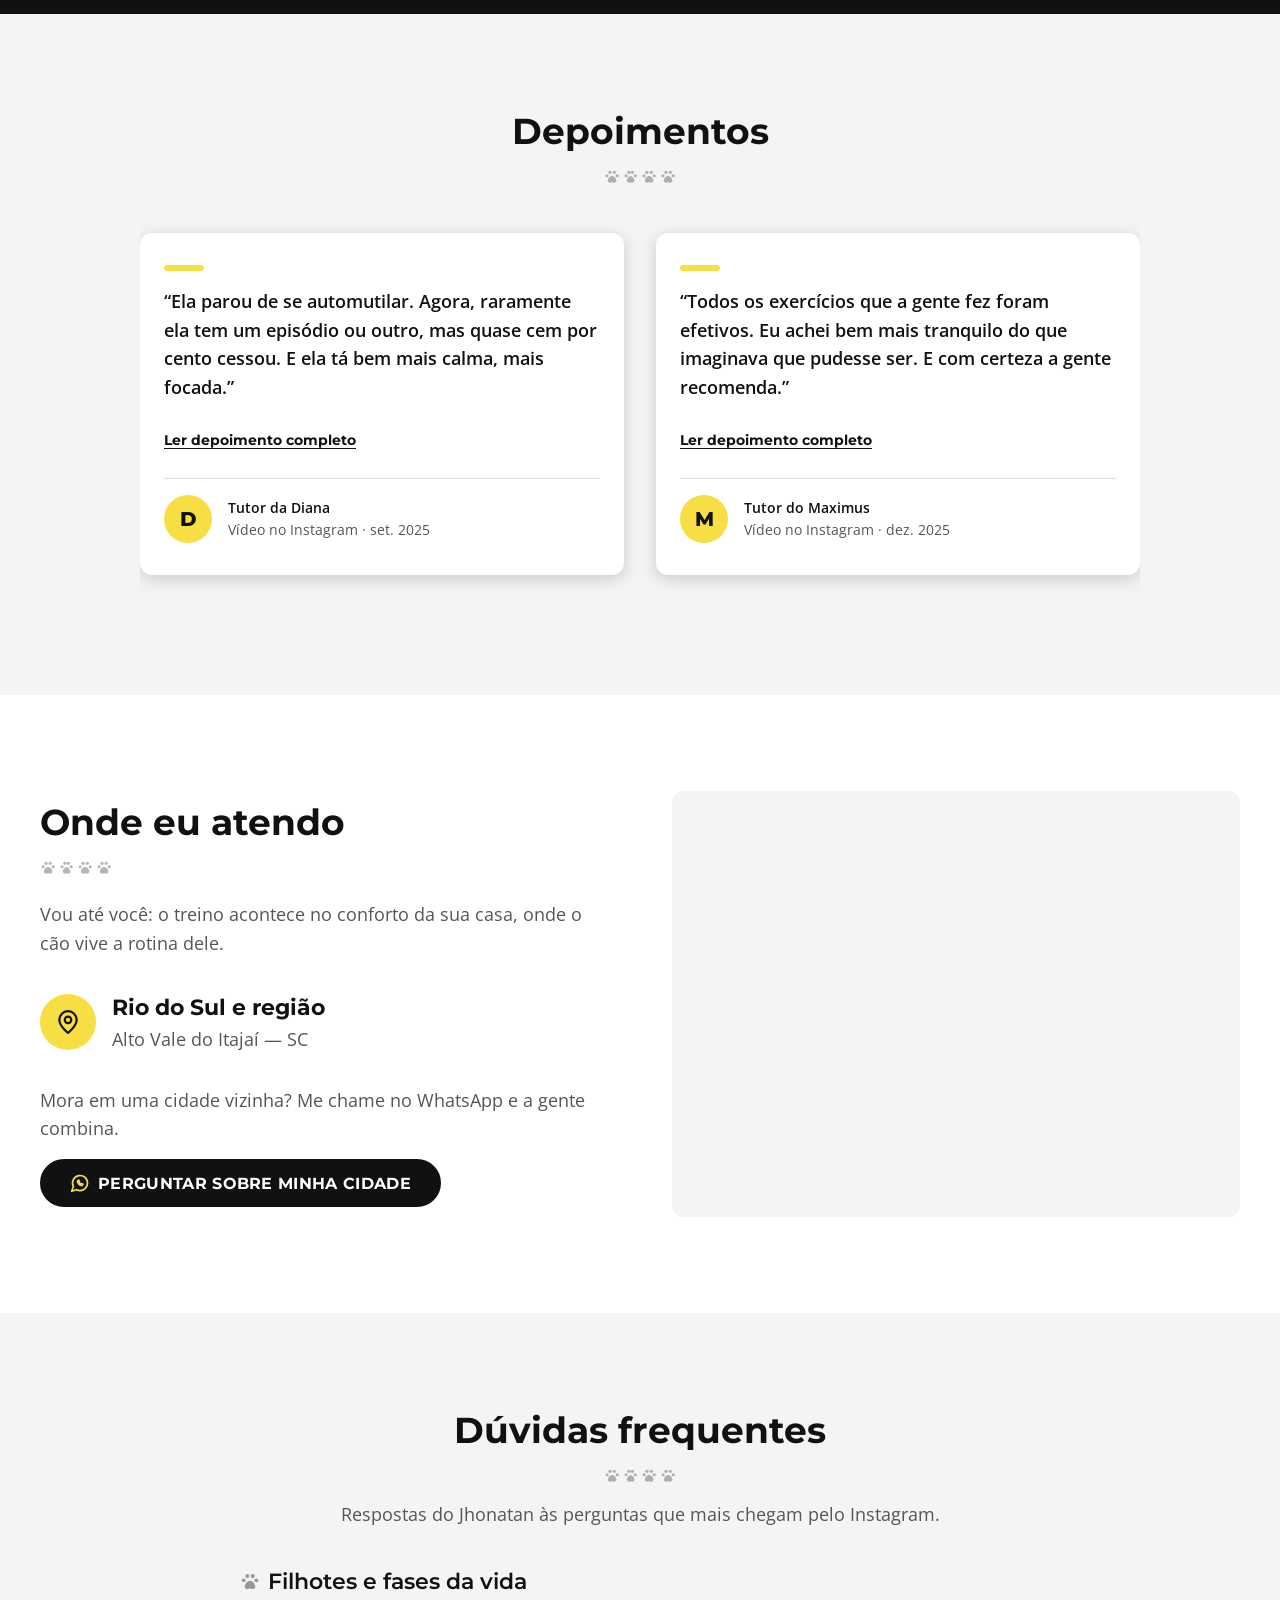
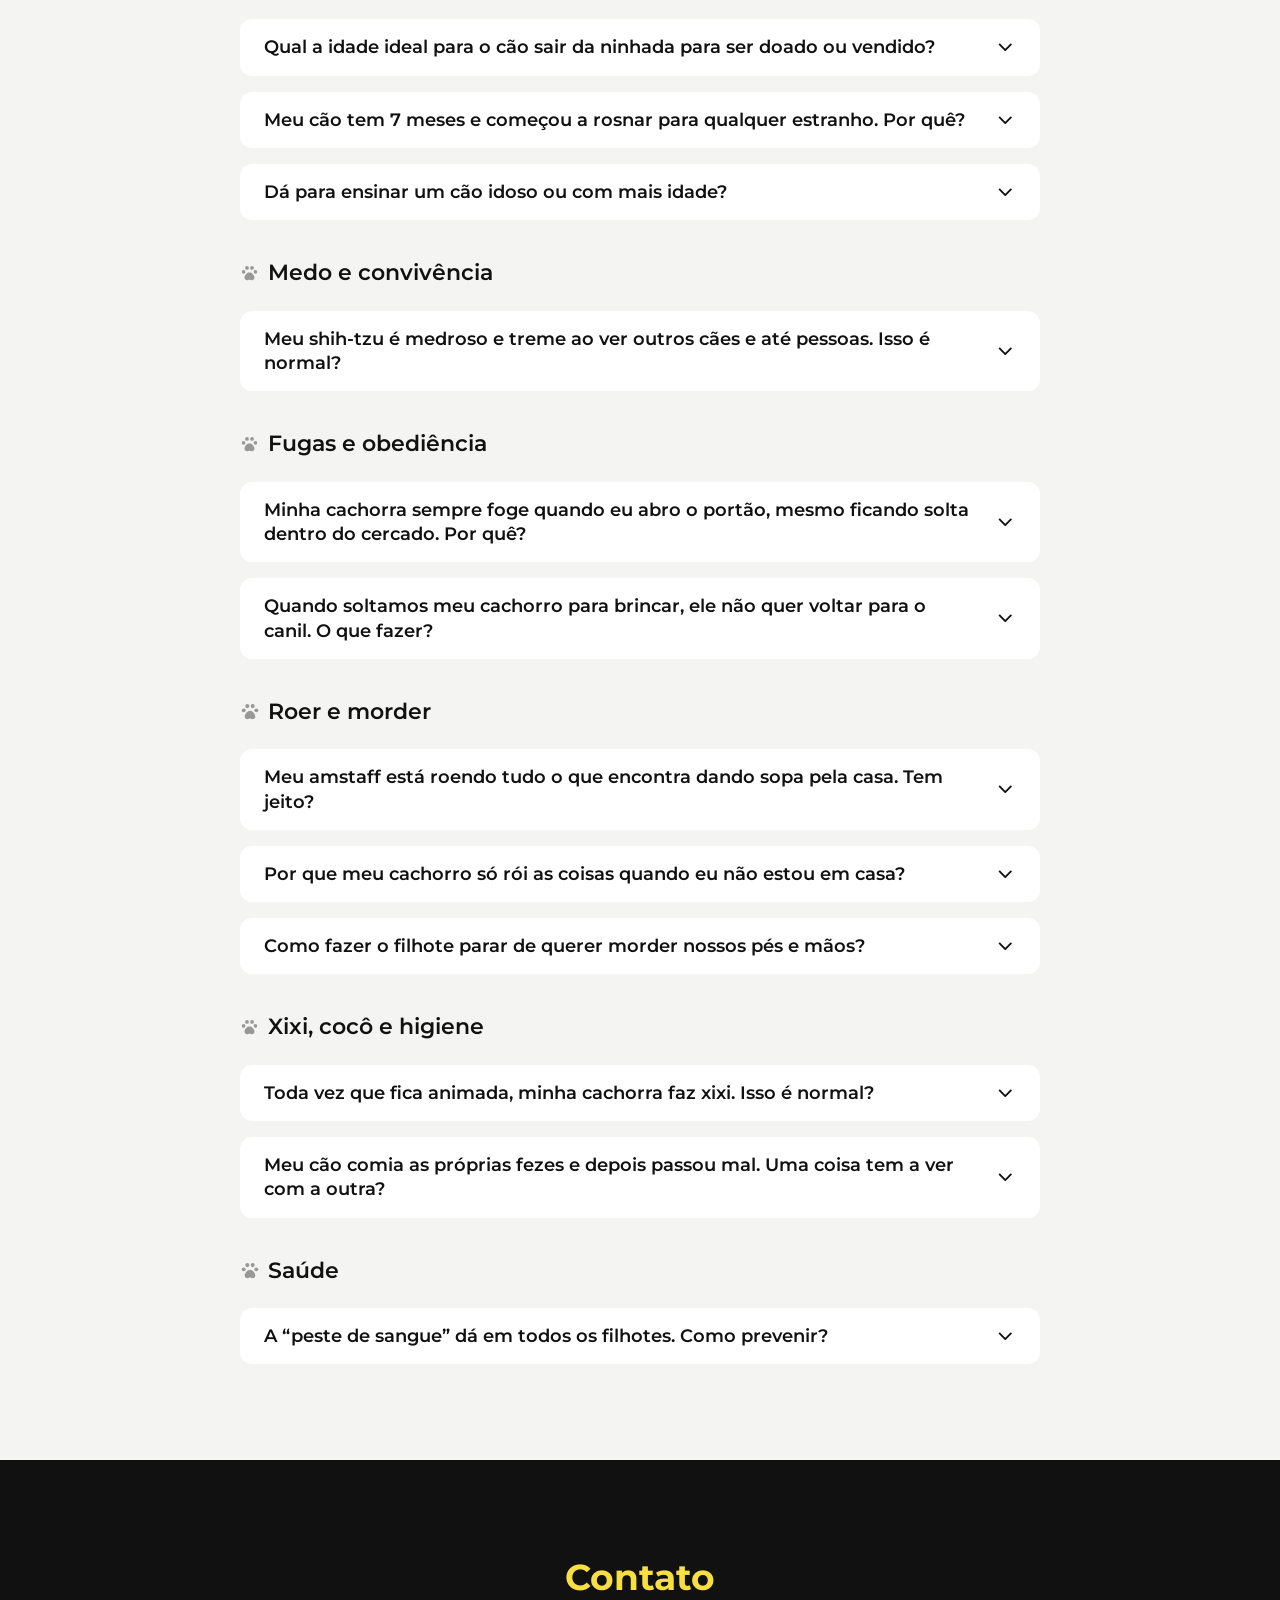
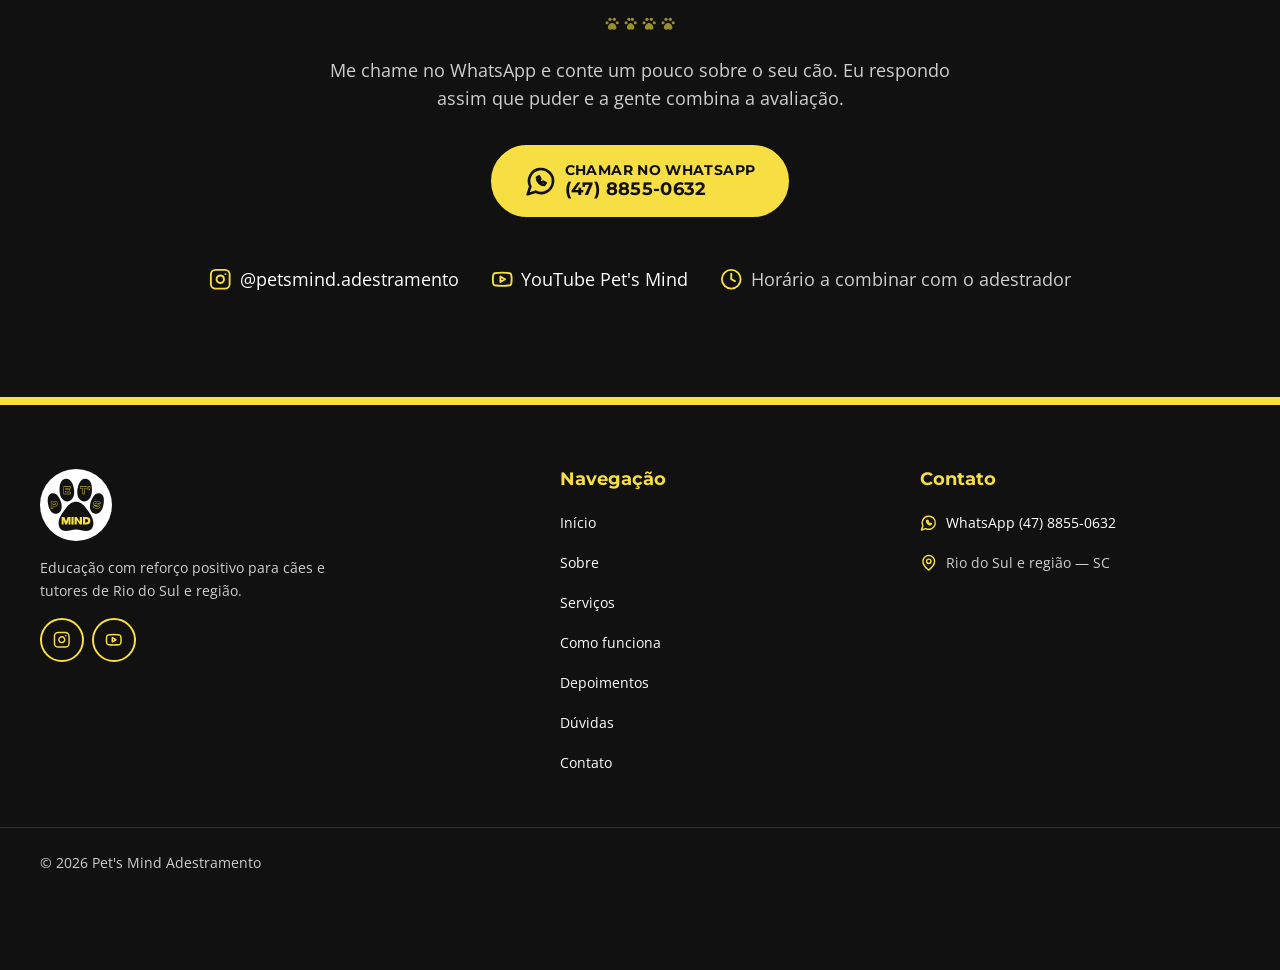
==== commit 6e1f1de8: "feat: SEO, desempenho e publicação no GitHub Pages" ====
--- a/index.html
+++ b/index.html
@@ -5,12 +5,248 @@
   <meta name="viewport" content="width=device-width, initial-scale=1">
   <!-- Marca que o JS está ativo antes de desenhar a página (evita o cabeçalho "pular") -->
   <script>document.documentElement.classList.add("js");</script>
-  <!-- Title e description provisórios: versão final na Parte 4 -->
-  <title>Pet's Mind Adestramento | Adestramento de cães em Rio do Sul e região</title>
-  <meta name="description" content="Adestramento de cães com reforço positivo em Rio do Sul e região, com Jhonatan D. da Pet's Mind Adestramento. Fale pelo WhatsApp.">
+  <title>Adestrador em Rio do Sul e Região | Pet's Mind Adestramento</title>
+  <meta name="description" content="Adestramento de cães com reforço positivo em Rio do Sul e região. Filhotes, obediência e comportamento, na sua casa. Fale com Jhonatan D. no WhatsApp.">
+  <link rel="canonical" href="https://lucaspagnoncelli.github.io/petsmind/">
+  <meta name="theme-color" content="#111111">
+
+  <!-- Prévia ao compartilhar o link (WhatsApp, Facebook, Instagram, X) -->
+  <meta property="og:type" content="website">
+  <meta property="og:locale" content="pt_BR">
+  <meta property="og:site_name" content="Pet's Mind Adestramento">
+  <meta property="og:url" content="https://lucaspagnoncelli.github.io/petsmind/">
+  <meta property="og:title" content="Adestrador em Rio do Sul e Região | Pet's Mind Adestramento">
+  <meta property="og:description" content="Adestramento de cães com reforço positivo, na sua casa. Filhotes, obediência e comportamento. Fale com Jhonatan D. no WhatsApp.">
+  <meta property="og:image" content="https://lucaspagnoncelli.github.io/petsmind/assets/img/og-image.jpg">
+  <meta property="og:image:type" content="image/jpeg">
+  <meta property="og:image:width" content="1200">
+  <meta property="og:image:height" content="630">
+  <meta property="og:image:alt" content="Jhonatan D., da Pet's Mind Adestramento, com um cão preto ao lado do texto Adestramento de cães em Rio do Sul e região">
+  <meta name="twitter:card" content="summary_large_image">
+  <meta name="twitter:title" content="Adestrador em Rio do Sul e Região | Pet's Mind Adestramento">
+  <meta name="twitter:description" content="Adestramento de cães com reforço positivo, na sua casa. Fale com Jhonatan D. no WhatsApp.">
+  <meta name="twitter:image" content="https://lucaspagnoncelli.github.io/petsmind/assets/img/og-image.jpg">
 
   <link rel="icon" href="assets/img/logo/favicon.ico" sizes="32x32">
   <link rel="icon" href="assets/img/logo/logo.svg" type="image/svg+xml">
+  <link rel="apple-touch-icon" href="assets/img/logo/apple-touch-icon.png">
+
+  <!-- Carregamento prioritário: fonte do título principal e foto do topo -->
+  <link rel="preload" href="assets/fonts/montserrat-800.woff2" as="font" type="font/woff2" crossorigin>
+  <link rel="preload" href="assets/img/hero/jhonatan-com-cao.webp" as="image" type="image/webp" fetchpriority="high">
+
+  <!-- Dados estruturados para o Google. Ao mudar preços, contatos ou perguntas no site, atualize aqui também. -->
+  <script type="application/ld+json">
+  {
+    "@context": "https://schema.org",
+    "@type": "ProfessionalService",
+    "@id": "https://lucaspagnoncelli.github.io/petsmind/#negocio",
+    "name": "Pet's Mind Adestramento",
+    "description": "Adestramento de cães com reforço positivo em Rio do Sul e região, na casa do tutor. Com Jhonatan D.",
+    "url": "https://lucaspagnoncelli.github.io/petsmind/",
+    "logo": "https://lucaspagnoncelli.github.io/petsmind/assets/img/logo/logo-512.png",
+    "image": "https://lucaspagnoncelli.github.io/petsmind/assets/img/og-image.jpg",
+    "telephone": "+55-47-8855-0632",
+    "priceRange": "R$ 120 a R$ 1.200",
+    "address": {
+      "@type": "PostalAddress",
+      "addressLocality": "Rio do Sul",
+      "addressRegion": "SC",
+      "addressCountry": "BR"
+    },
+    "areaServed": {
+      "@type": "AdministrativeArea",
+      "name": "Rio do Sul e região, Alto Vale do Itajaí, SC"
+    },
+    "founder": {
+      "@type": "Person",
+      "name": "Jhonatan D."
+    },
+    "sameAs": [
+      "https://www.instagram.com/petsmind.adestramento/",
+      "https://www.youtube.com/@petsmind.adestramento"
+    ],
+    "hasOfferCatalog": {
+      "@type": "OfferCatalog",
+      "name": "Serviços de adestramento",
+      "itemListElement": [
+        {
+          "@type": "Offer",
+          "itemOffered": {
+            "@type": "Service",
+            "name": "Avaliação comportamental"
+          },
+          "price": "120",
+          "priceCurrency": "BRL"
+        },
+        {
+          "@type": "Offer",
+          "itemOffered": {
+            "@type": "Service",
+            "name": "Educação de filhotes"
+          },
+          "priceSpecification": {
+            "@type": "PriceSpecification",
+            "minPrice": "600",
+            "priceCurrency": "BRL"
+          }
+        },
+        {
+          "@type": "Offer",
+          "itemOffered": {
+            "@type": "Service",
+            "name": "Obediência básica"
+          },
+          "priceSpecification": {
+            "@type": "PriceSpecification",
+            "minPrice": "800",
+            "priceCurrency": "BRL"
+          }
+        },
+        {
+          "@type": "Offer",
+          "itemOffered": {
+            "@type": "Service",
+            "name": "Passeio sem puxões"
+          },
+          "priceSpecification": {
+            "@type": "PriceSpecification",
+            "minPrice": "500",
+            "priceCurrency": "BRL"
+          }
+        },
+        {
+          "@type": "Offer",
+          "itemOffered": {
+            "@type": "Service",
+            "name": "Correção de comportamento"
+          },
+          "priceSpecification": {
+            "@type": "PriceSpecification",
+            "minPrice": "900",
+            "priceCurrency": "BRL"
+          }
+        },
+        {
+          "@type": "Offer",
+          "itemOffered": {
+            "@type": "Service",
+            "name": "Cães reativos"
+          },
+          "priceSpecification": {
+            "@type": "PriceSpecification",
+            "minPrice": "1200",
+            "priceCurrency": "BRL"
+          }
+        }
+      ]
+    }
+  }
+  </script>
+  <script type="application/ld+json">
+  {
+    "@context": "https://schema.org",
+    "@type": "FAQPage",
+    "mainEntity": [
+      {
+        "@type": "Question",
+        "name": "Qual a idade ideal para o cão sair da ninhada para ser doado ou vendido?",
+        "acceptedAnswer": {
+          "@type": "Answer",
+          "text": "Entre os 60 e 70 dias! Nessa idade, a mãe já ensinou a “etiqueta canina” e ele desmamou completamente. Retirar antes pode gerar problemas de sociabilidade com outros cães."
+        }
+      },
+      {
+        "@type": "Question",
+        "name": "Meu cão tem 7 meses e começou a rosnar para qualquer estranho. Por quê?",
+        "acceptedAnswer": {
+          "@type": "Answer",
+          "text": "Estamos falando de um cão que está entrando na “pré-adolescência”. Nessa fase, se abre na mente do cão o que chamamos de drive de defesa: ele começa a deixar a ingenuidade de filhote de lado e a ver “os perigos do mundo”. Mesmo que o perigo seja o carteiro!"
+        }
+      },
+      {
+        "@type": "Question",
+        "name": "Dá para ensinar um cão idoso ou com mais idade?",
+        "acceptedAnswer": {
+          "@type": "Answer",
+          "text": "Claro, dá sim! Desde os primeiros até o último dia de vida é possível adestrar um cão. Adestramento nada mais é que padronização de comportamento. Cada fase da vida tem suas limitações, que precisam ser levadas em consideração. No cão idoso, a neuroplasticidade (a capacidade de criar novos caminhos neuronais, ou seja, de aprender coisas novas) é prejudicada pela idade. Por isso, o treino exige um pouco mais de paciência da nossa parte, inclusive para corrigir hábitos como latir demais. Mas um cão idoso é capaz de aprender qualquer coisa. Então, cão velho aprende truque novo, sim!"
+        }
+      },
+      {
+        "@type": "Question",
+        "name": "Meu shih-tzu é medroso e treme ao ver outros cães e até pessoas. Isso é normal?",
+        "acceptedAnswer": {
+          "@type": "Answer",
+          "text": "Não. Nenhum cão tem medo naturalmente. Esse tipo de comportamento nasce de algum tipo de “trauma” ou de um manejo inadequado nas situações de medo. A forma de melhorar isso é com uma aproximação progressiva e controlada das coisas de que ele tem medo."
+        }
+      },
+      {
+        "@type": "Question",
+        "name": "Minha cachorra sempre foge quando eu abro o portão, mesmo ficando solta dentro do cercado. Por quê?",
+        "acceptedAnswer": {
+          "@type": "Answer",
+          "text": "Esse tipo de situação acontece por curiosidade mesmo. O mundo fora do cercado é cheio de estímulos, cheiros e outros cães, então eles saem em busca desses estímulos sempre que têm a chance. Nesse caso, cabe um trabalho de obediência básica para explicar ao cão, de uma forma que ele entenda, que ele não deve sair."
+        }
+      },
+      {
+        "@type": "Question",
+        "name": "Quando soltamos meu cachorro para brincar, ele não quer voltar para o canil. O que fazer?",
+        "acceptedAnswer": {
+          "@type": "Answer",
+          "text": "Ele acabou percebendo que é mais rápido que vocês e que, se correr, vai conseguir adiar a ida para o canil. Uma dica é tirá-lo do canil com guia e coleira, para vocês terem controle. Depois de algum tempo, ele deve esquecer esse comportamento de fugir."
+        }
+      },
+      {
+        "@type": "Question",
+        "name": "Meu amstaff está roendo tudo o que encontra dando sopa pela casa. Tem jeito?",
+        "acceptedAnswer": {
+          "@type": "Answer",
+          "text": "Estamos falando de um cão que costuma ter alto drive de caça, e é impossível tirar isso dele. Então, você precisa direcionar esse instinto de uma forma saudável, usando brinquedos, bolinha ou brincando de cabo de guerra. Esse tipo de brincadeira costuma ajudar. Outra coisa que ajuda é o cão ter o lugar dele, seja um canil ou um quarto no apartamento. Esse comportamento de roer é reflexo de um cão que recebeu liberdade antes da educação."
+        }
+      },
+      {
+        "@type": "Question",
+        "name": "Por que meu cachorro só rói as coisas quando eu não estou em casa?",
+        "acceptedAnswer": {
+          "@type": "Answer",
+          "text": "Aqui existem dois motivos. O primeiro pode ser o receio de ser repreendido: ele sabe que você não vai repreendê-lo se não estiver ali. Mas o motivo mais comum se chama ansiedade de separação. Nessa situação, o cão fica viciado na atenção do dono e, quando não tem essa atenção, enfrenta uma crise de ansiedade, quase uma abstinência. Ele acaba descontando essa ansiedade em objetos, às vezes em objetos que têm o cheiro do dono, como chinelos."
+        }
+      },
+      {
+        "@type": "Question",
+        "name": "Como fazer o filhote parar de querer morder nossos pés e mãos?",
+        "acceptedAnswer": {
+          "@type": "Answer",
+          "text": "Antes de pensar em como corrigir, vamos ao motivo de isso acontecer. Isso se deve ao nosso hábito de interagir com o cão pelo toque: fazendo carinho, pegando no colo etc. Uma vez que você toca o seu cão, ele se sente no direito de tocar também. Você toca com a mão, ele toca com a boca. Daí vem esse hábito, que pode se tornar inconveniente conforme o cão cresce. Então, procure interagir com o seu cão usando brinquedos e direcione a atenção dele para objetos, não para você. Isso vai resolver a questão."
+        }
+      },
+      {
+        "@type": "Question",
+        "name": "Toda vez que fica animada, minha cachorra faz xixi. Isso é normal?",
+        "acceptedAnswer": {
+          "@type": "Answer",
+          "text": "Não. Esse comportamento costuma ter duas raízes: ou ela está oferecendo um comportamento excessivamente submisso, ou aprendeu a ganhar atenção por meio das necessidades."
+        }
+      },
+      {
+        "@type": "Question",
+        "name": "Meu cão comia as próprias fezes e depois passou mal. Uma coisa tem a ver com a outra?",
+        "acceptedAnswer": {
+          "@type": "Answer",
+          "text": "Não creio que uma coisa tenha relação direta com a outra. Mas, sim, casos de coprofagia (o hábito de comer fezes) são mais comuns do que pensamos. Os cães que desenvolvem esse comportamento insalubre normalmente são ansiosos e agitados e, por conta de um manejo equivocado, acabam aprendendo a interagir com o dono por meio das fezes."
+        }
+      },
+      {
+        "@type": "Question",
+        "name": "A “peste de sangue” dá em todos os filhotes. Como prevenir?",
+        "acceptedAnswer": {
+          "@type": "Answer",
+          "text": "Provavelmente estamos falando da rangeliose canina. O principal vetor de transmissão dessa doença é uma espécie de carrapato. Então, pensando na prevenção, você pode aplicar um carrapaticida no ambiente onde fica o filhote. Existem também coleiras anticarrapato, que podem ajudar nesse controle. Observação importante: não sou veterinário. Recomendo sempre procurar um profissional da área, inclusive para tirar dúvidas."
+        }
+      }
+    ]
+  }
+  </script>
 
   <link rel="stylesheet" href="assets/css/variables.css">
   <link rel="stylesheet" href="assets/css/base.css">
@@ -24,7 +260,6 @@
   <script src="assets/js/carousel.js" defer></script>
   <script src="assets/js/video.js" defer></script>
   <script src="assets/js/mapa.js" defer></script>
-  <script src="assets/js/cookies.js" defer></script>
 </head>
 <body>
   <!-- Ícones (estilo Lucide), reutilizados via elemento use -->
@@ -175,7 +410,7 @@
     <section class="secao secao--clara sobre" id="sobre" aria-labelledby="sobre-titulo">
       <div class="container sobre__grade">
         <div class="sobre__midia">
-          <img class="sobre__foto" src="assets/img/sobre/jhonatan-treinando-filhote.webp" width="577" height="721" loading="lazy" alt="Jhonatan D. treinando um filhote de pastor-alemão com guia e brinquedo de corda">
+          <img class="sobre__foto" src="assets/img/sobre/jhonatan-treinando-filhote.webp" srcset="assets/img/sobre/jhonatan-treinando-filhote-360.webp 360w, assets/img/sobre/jhonatan-treinando-filhote.webp 577w" sizes="(min-width: 472px) 440px, calc(100vw - 32px)" width="577" height="721" loading="lazy" alt="Jhonatan D. treinando um filhote de pastor-alemão com guia e brinquedo de corda">
         </div>
         <div class="sobre__conteudo">
           <h2 class="secao__titulo" id="sobre-titulo">Sobre o adestrador</h2>
@@ -200,7 +435,7 @@
              pelo player youtube-nocookie.com, carregado só nesse momento. -->
         <div class="video" data-youtube-id="eS8RAt--nu4">
           <a class="video__capa video__capa--foto" href="https://www.youtube.com/watch?v=eS8RAt--nu4" target="_blank" rel="noopener">
-            <img src="assets/img/sobre/capa-video-historia.webp" width="707" height="398" loading="lazy" alt="">
+            <img src="assets/img/sobre/capa-video-historia.webp" srcset="assets/img/sobre/capa-video-historia-420.webp 420w, assets/img/sobre/capa-video-historia.webp 707w" sizes="(min-width: 832px) 800px, calc(100vw - 32px)" width="707" height="398" loading="lazy" alt="">
             <span class="video__play"><svg class="icone" aria-hidden="true" focusable="false"><use href="#icone-play"/></svg></span>
             <span class="video__legenda">
               <span class="video__titulo">Conheça um pouco da minha história</span>
--- a/assets/css/sections.css
+++ b/assets/css/sections.css
@@ -1416,60 +1416,6 @@
 
 
 /* ==========================================================================
-   Aviso de cookies (só aparece se o GA4 estiver configurado — cookies.js)
-   Fica à esquerda do botão flutuante do WhatsApp, sem cobri-lo.
-   ========================================================================== */
-.cookies {
-  position: fixed;
-  left: var(--esp-2);
-  right: calc(var(--esp-2) + 56px + var(--esp-2));
-  bottom: var(--esp-2);
-  z-index: var(--z-flutuante);
-  border: 1px solid var(--cor-borda-escura);
-  border-radius: var(--raio-cartao);
-  background-color: var(--cor-preto);
-  color: var(--cor-branco);
-  box-shadow: var(--sombra-flutuante);
-}
-
-.cookies__interno {
-  display: grid;
-  gap: var(--esp-2);
-  padding: var(--esp-2);
-}
-
-.cookies__texto {
-  font-size: var(--fs-pequeno);
-}
-
-.cookies__botoes {
-  display: flex;
-  flex-wrap: wrap;
-  gap: var(--esp-1);
-}
-
-.cookies .btn--secundario {
-  border-color: var(--cor-branco);
-  color: var(--cor-branco);
-}
-
-.cookies .btn--secundario:hover,
-.cookies .btn--secundario:focus-visible {
-  background-color: var(--cor-branco);
-  color: var(--cor-preto);
-}
-
-@media (min-width: 768px) {
-  .cookies {
-    right: auto;
-    left: var(--esp-3);
-    bottom: var(--esp-3);
-    max-width: 560px;
-  }
-}
-
-
-/* ==========================================================================
    Botão flutuante do WhatsApp (único lugar com --cor-whatsapp)
    ========================================================================== */
 .whatsapp-flutuante {
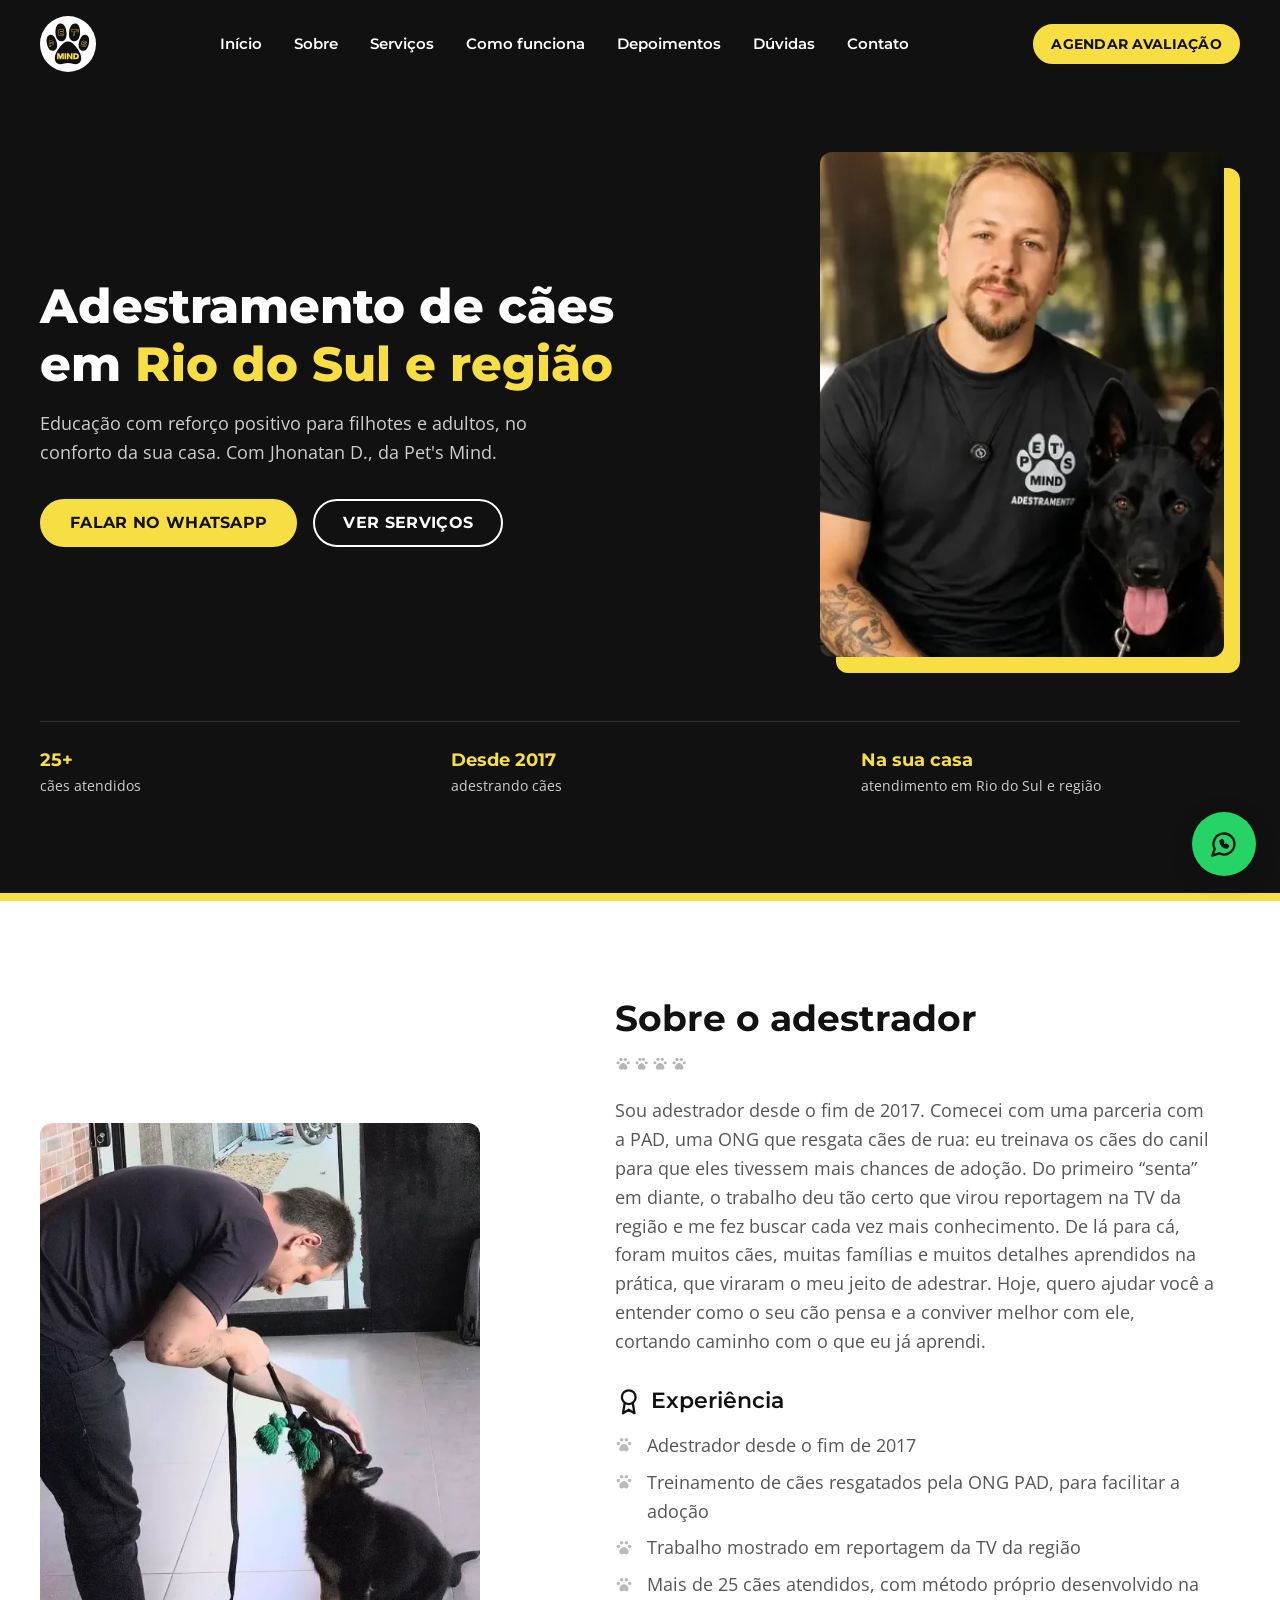
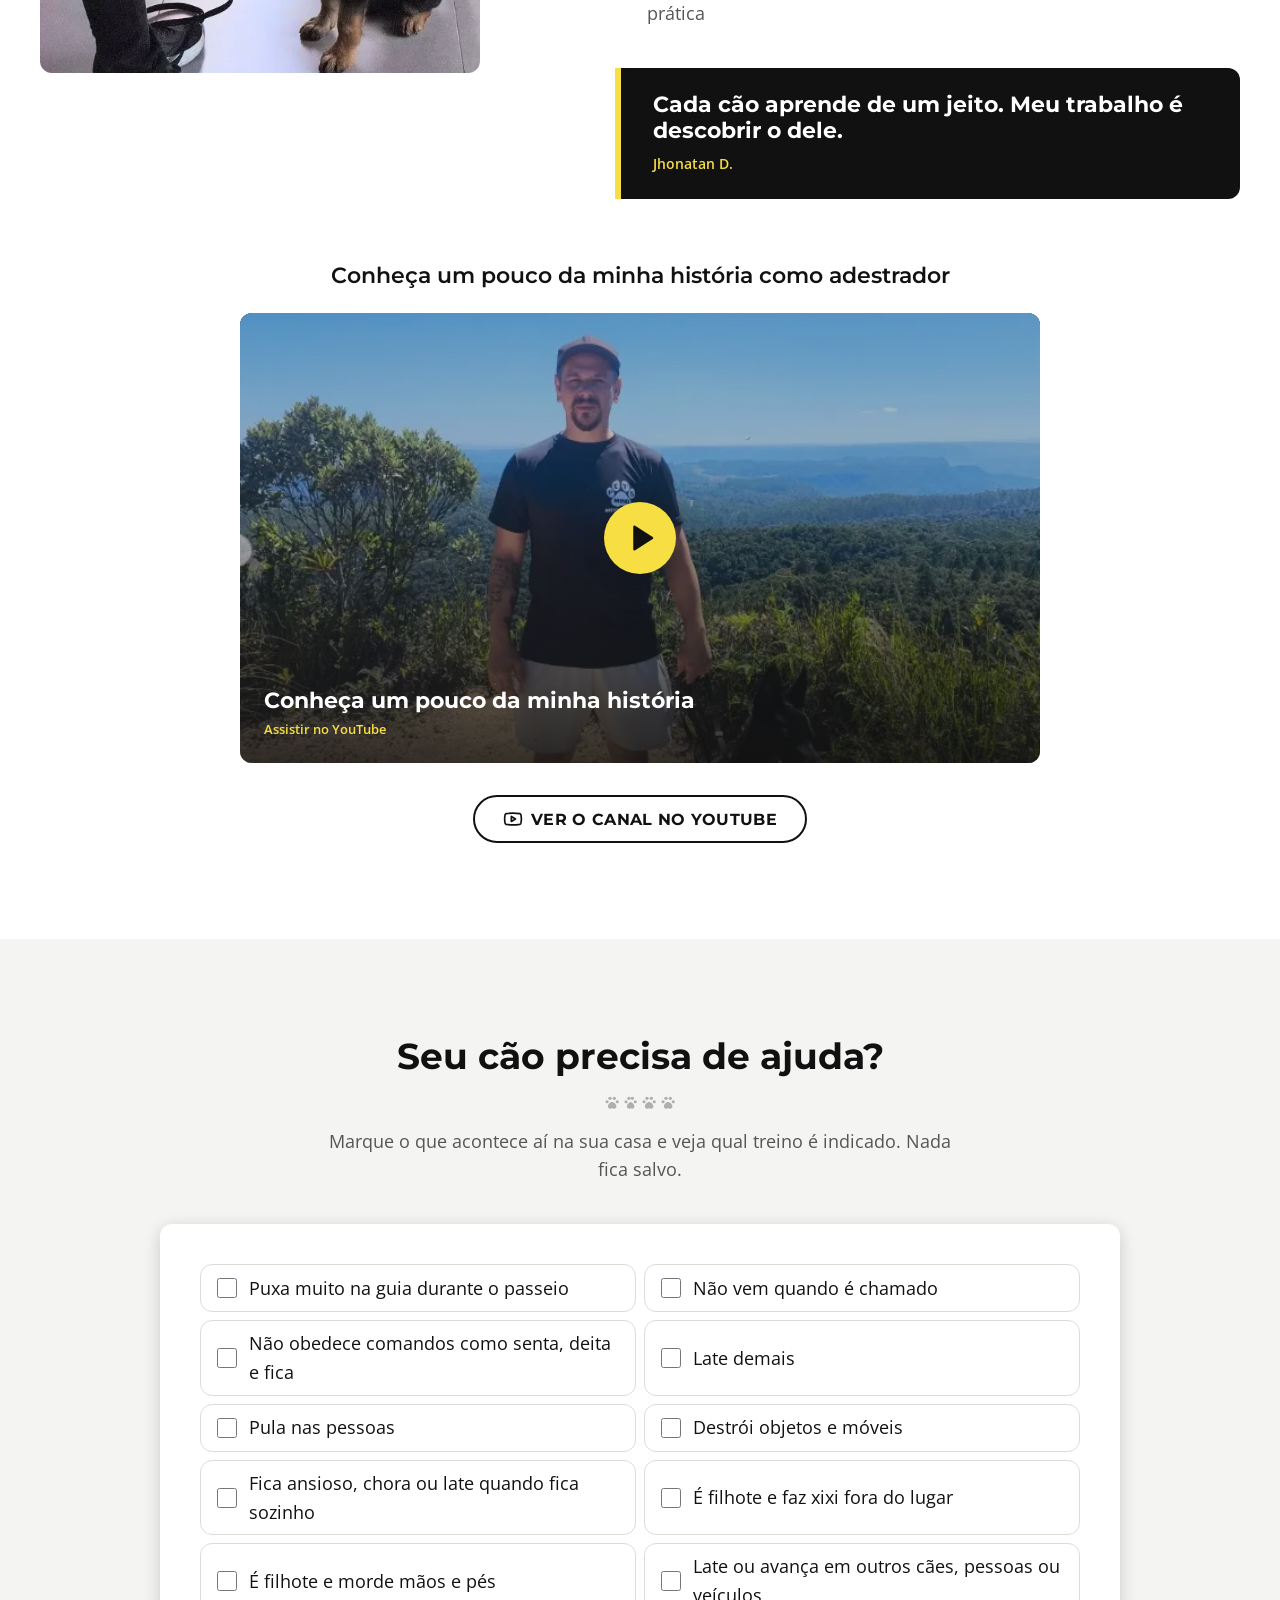
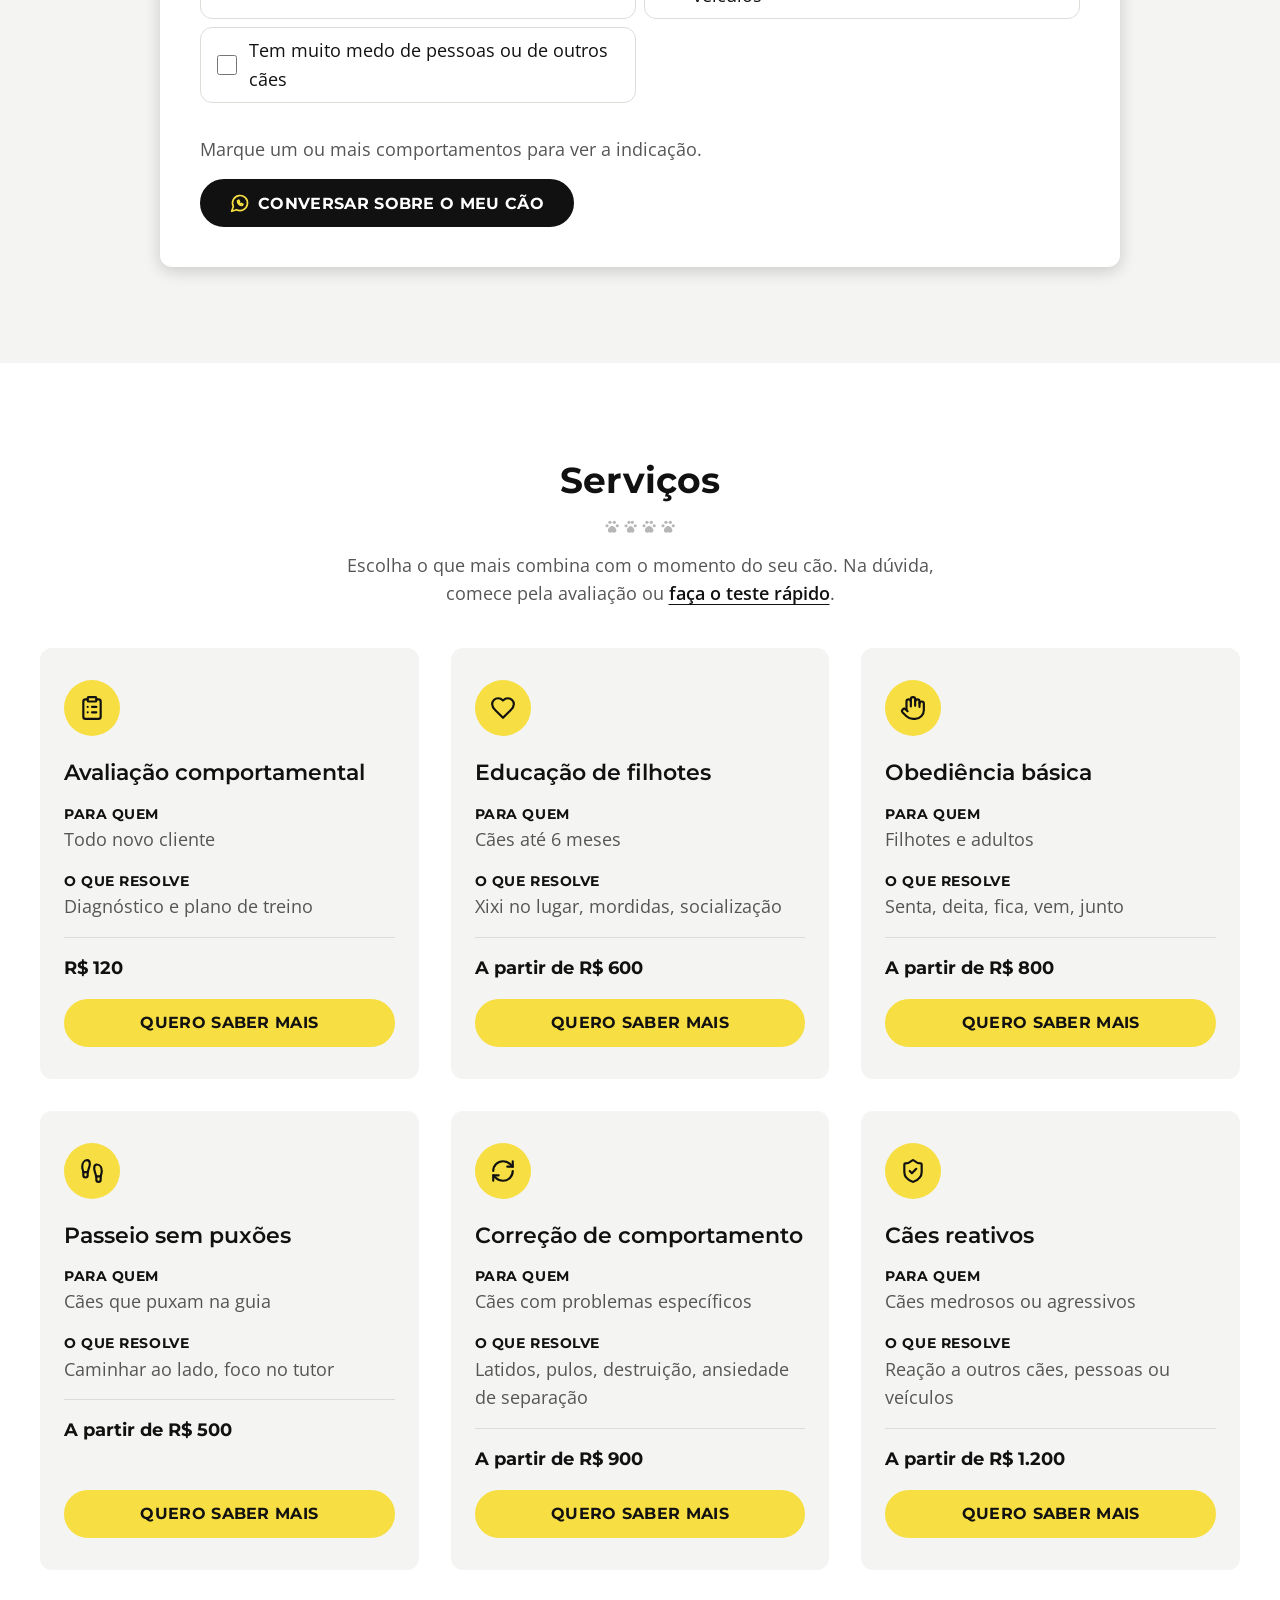
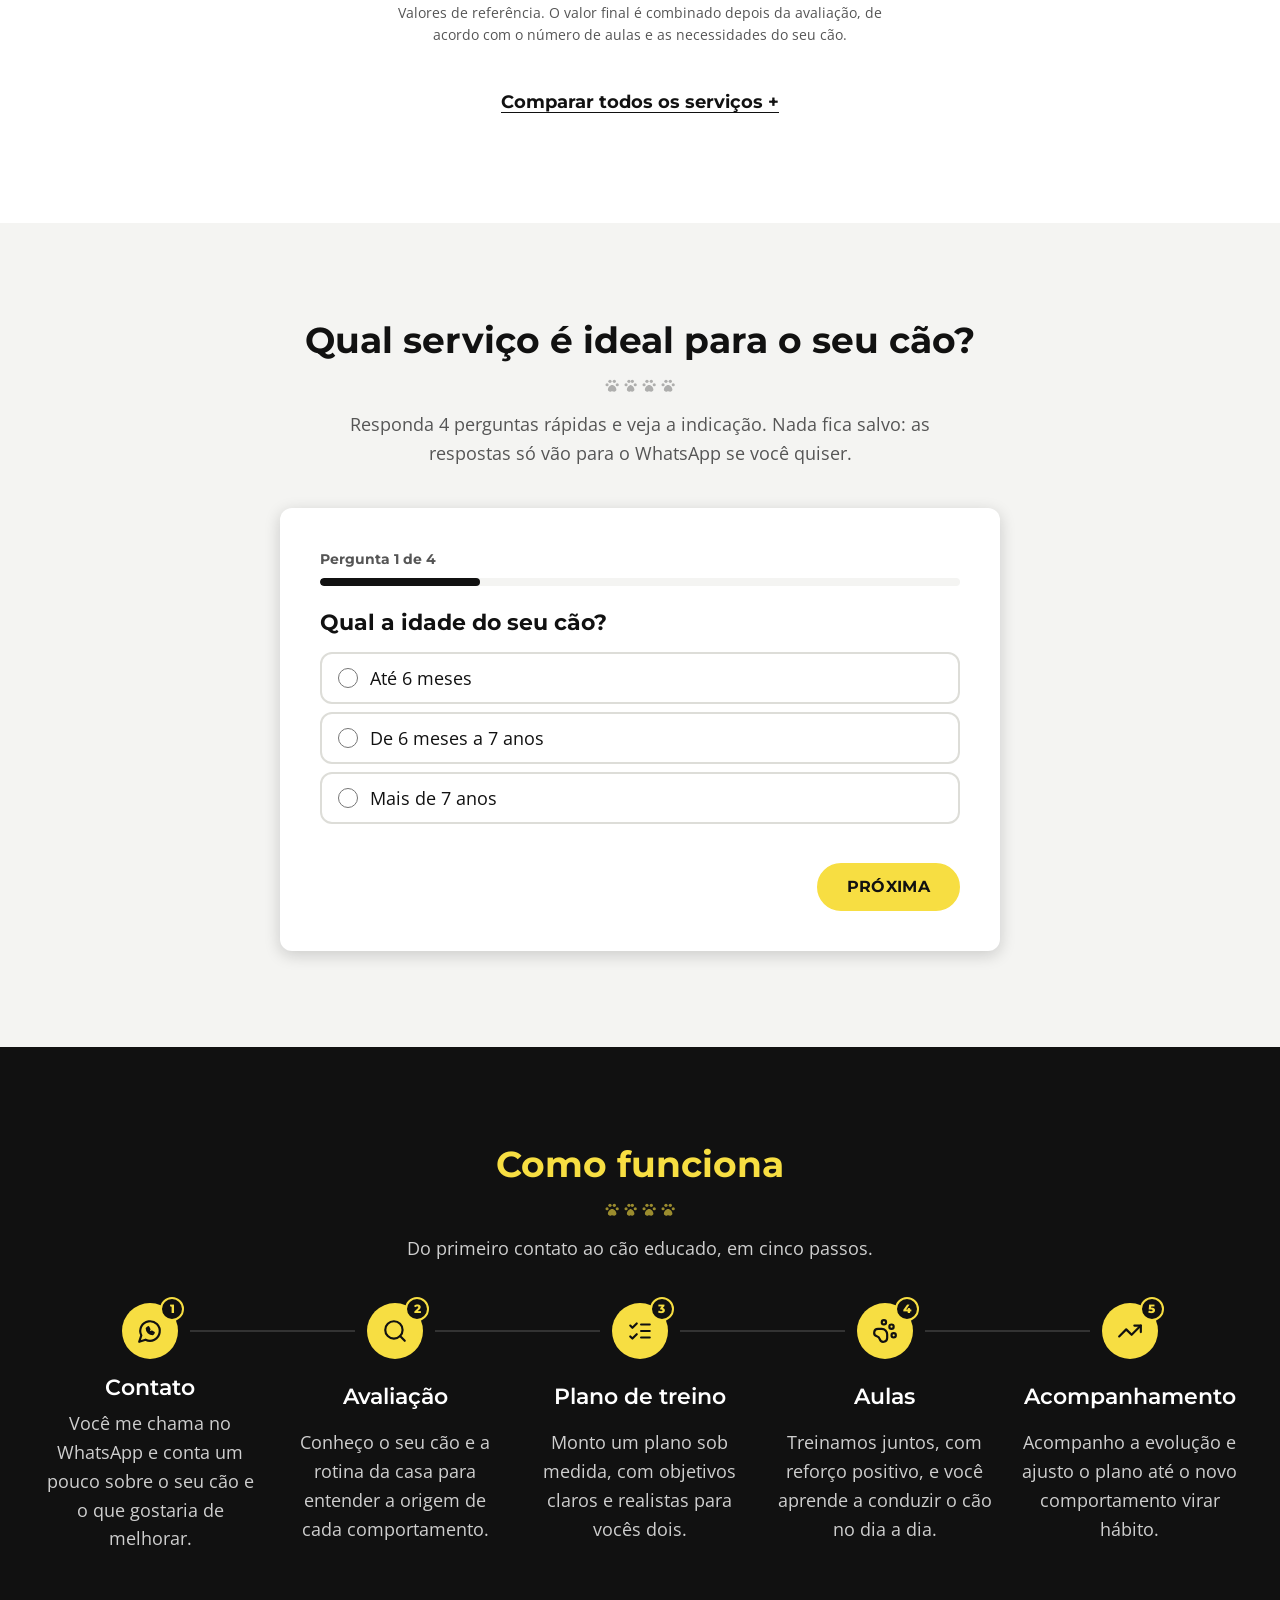
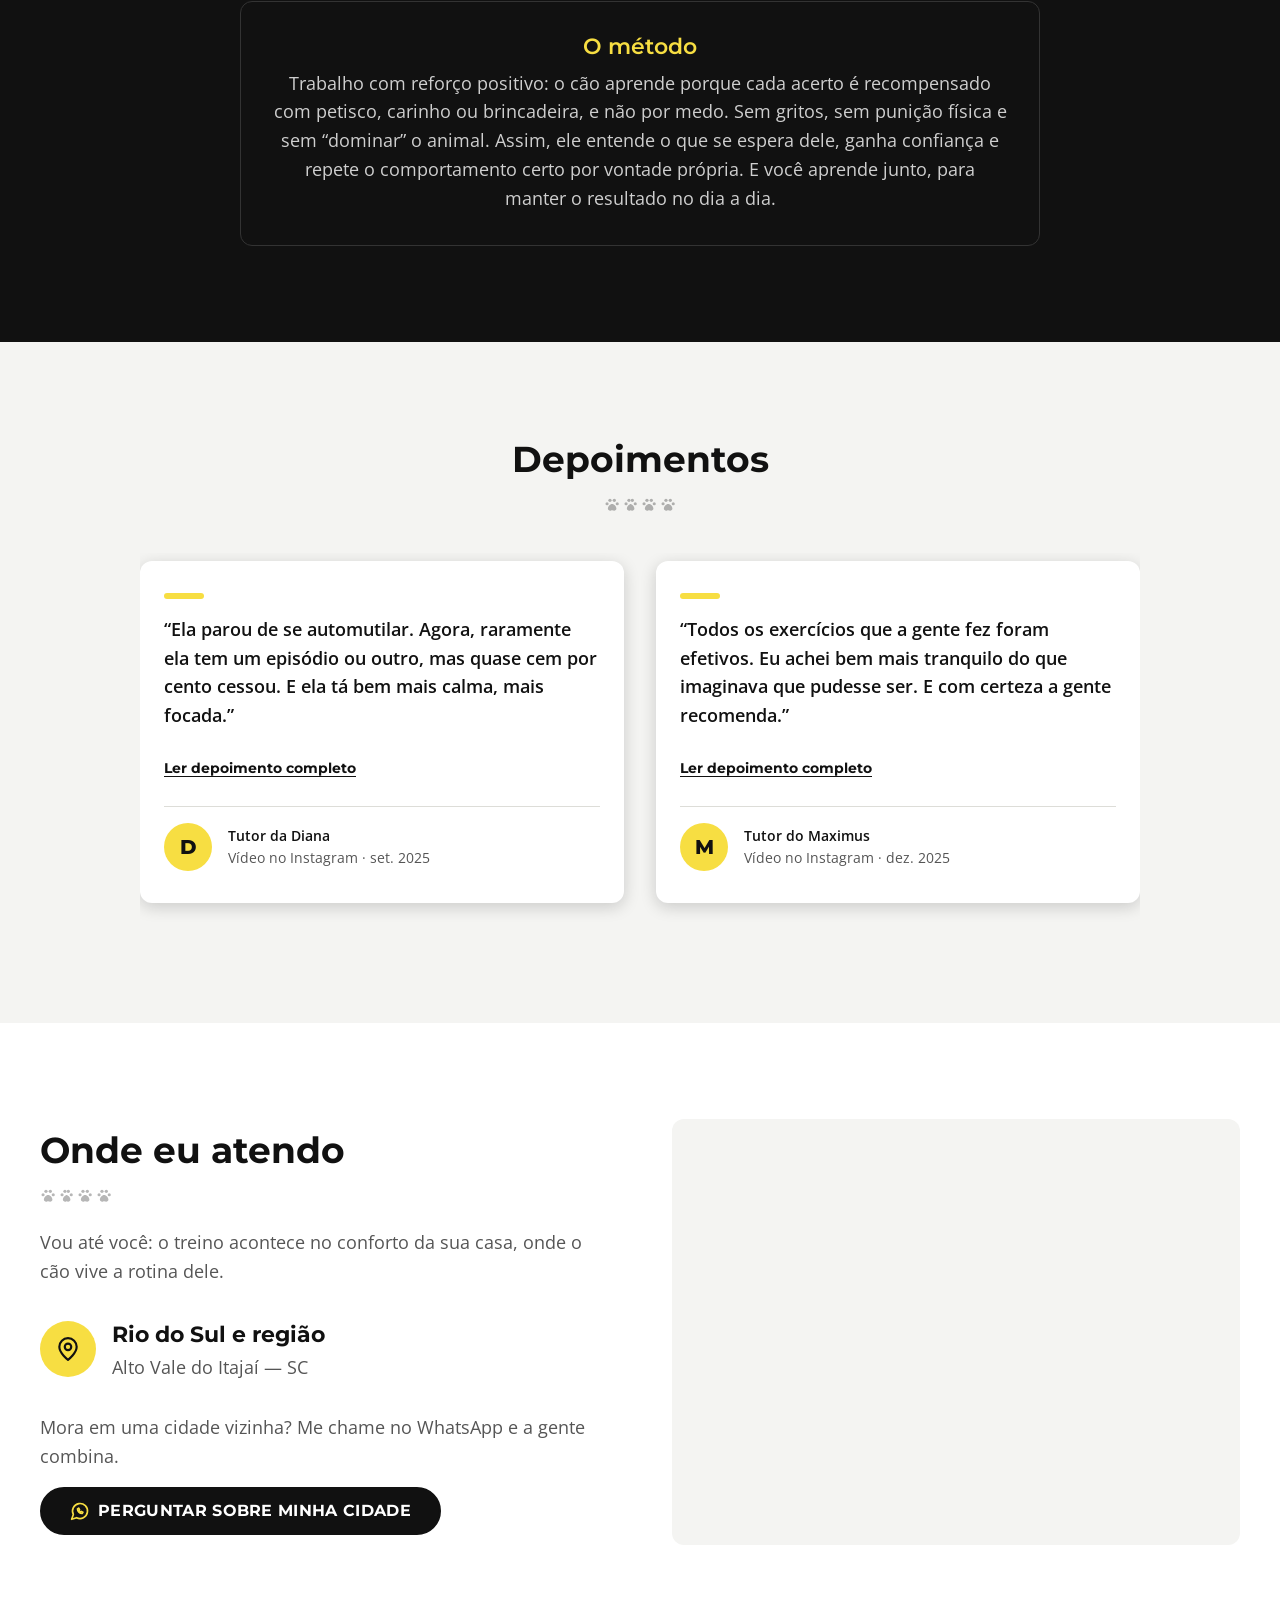
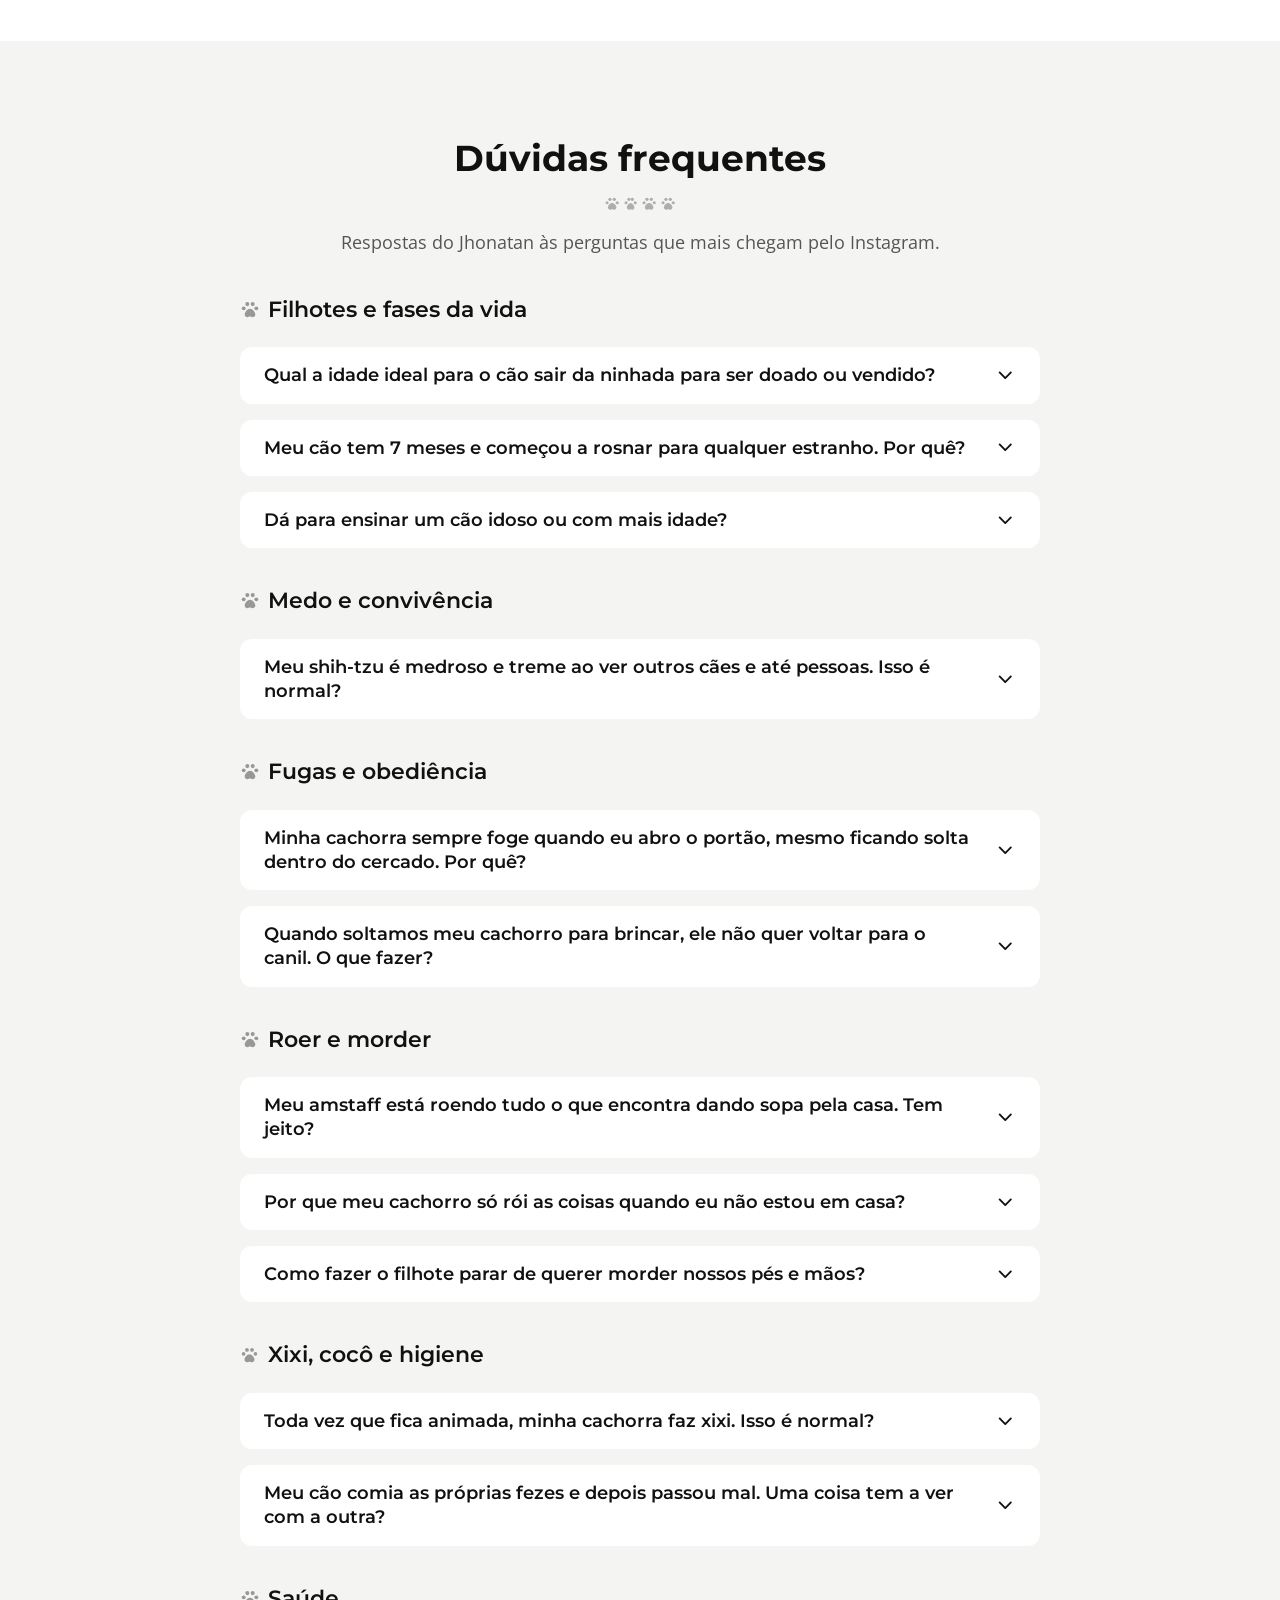
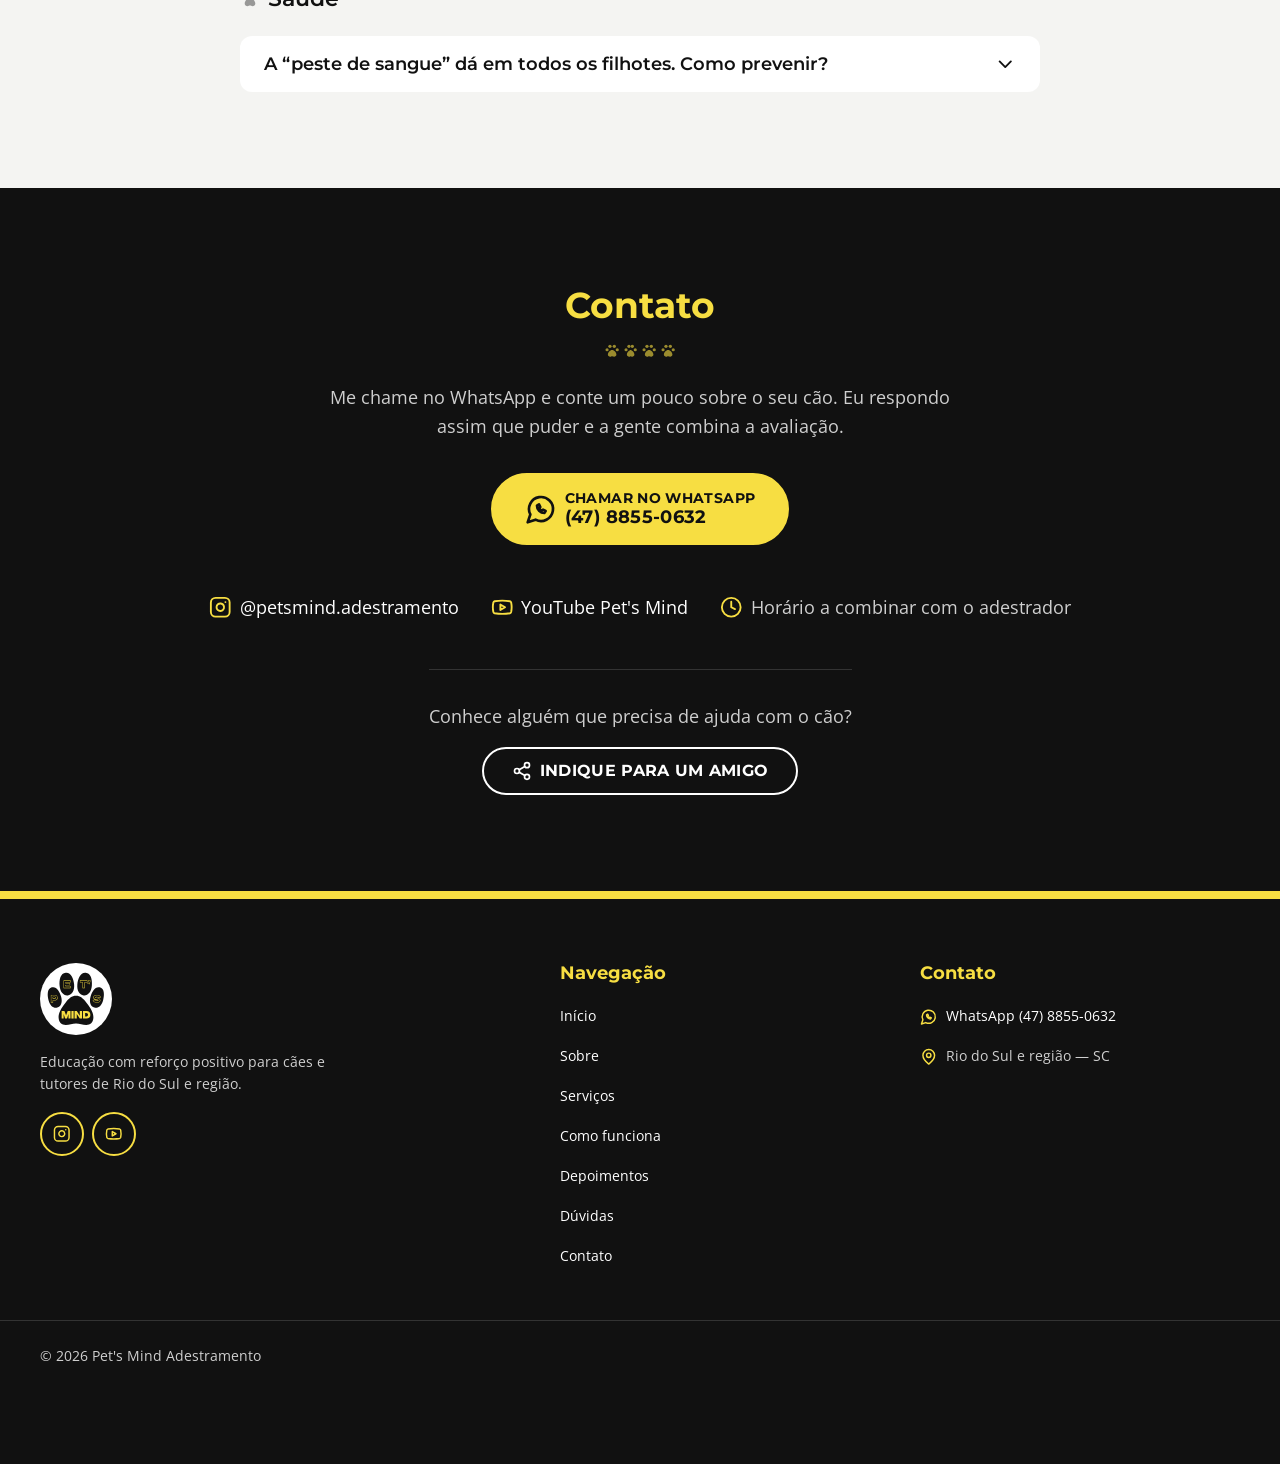
==== commit b8584c27: "feat: ferramentas para o tutor (sinais, quiz, comparativo e indicação)" ====
--- a/index.html
+++ b/index.html
@@ -42,18 +42,12 @@
     "@type": "ProfessionalService",
     "@id": "https://lucaspagnoncelli.github.io/petsmind/#negocio",
     "name": "Pet's Mind Adestramento",
-    "description": "Adestramento de cães com reforço positivo em Rio do Sul e região, na casa do tutor. Com Jhonatan D.",
+    "description": "Adestramento de cães com reforço positivo em Rio do Sul e região. Sem endereço físico: o atendimento é feito na casa do tutor. Com Jhonatan D.",
     "url": "https://lucaspagnoncelli.github.io/petsmind/",
     "logo": "https://lucaspagnoncelli.github.io/petsmind/assets/img/logo/logo-512.png",
     "image": "https://lucaspagnoncelli.github.io/petsmind/assets/img/og-image.jpg",
     "telephone": "+55-47-8855-0632",
     "priceRange": "R$ 120 a R$ 1.200",
-    "address": {
-      "@type": "PostalAddress",
-      "addressLocality": "Rio do Sul",
-      "addressRegion": "SC",
-      "addressCountry": "BR"
-    },
     "areaServed": {
       "@type": "AdministrativeArea",
       "name": "Rio do Sul e região, Alto Vale do Itajaí, SC"
@@ -260,6 +254,9 @@
   <script src="assets/js/carousel.js" defer></script>
   <script src="assets/js/video.js" defer></script>
   <script src="assets/js/mapa.js" defer></script>
+  <script src="assets/js/sinais.js" defer></script>
+  <script src="assets/js/quiz.js" defer></script>
+  <script src="assets/js/compartilhar.js" defer></script>
 </head>
 <body>
   <!-- Ícones (estilo Lucide), reutilizados via elemento use -->
@@ -335,6 +332,10 @@
     </symbol>
     <symbol id="icone-abrir" viewBox="0 0 24 24">
       <path d="m6 9 6 6 6-6"/>
+    </symbol>
+    <symbol id="icone-compartilhar" viewBox="0 0 24 24">
+      <circle cx="18" cy="5" r="3"/><circle cx="6" cy="12" r="3"/><circle cx="18" cy="19" r="3"/>
+      <line x1="8.59" x2="15.42" y1="13.51" y2="17.49"/><line x1="15.41" x2="8.59" y1="6.51" y2="10.49"/>
     </symbol>
     <symbol id="icone-relogio" viewBox="0 0 24 24">
       <circle cx="12" cy="12" r="10"/><polyline points="12 6 12 12 16 14"/>
@@ -450,12 +451,87 @@
       </div>
     </section>
 
+    <!-- ===================== SINAIS ===================== -->
+    <section class="secao secao--cinza sinais" id="sinais" aria-labelledby="sinais-titulo">
+      <div class="container">
+        <header class="secao__cabecalho secao__cabecalho--centro">
+          <h2 class="secao__titulo" id="sinais-titulo">Seu cão precisa de ajuda?</h2>
+          <p class="secao__texto">Marque o que acontece aí na sua casa e veja qual treino é indicado. Nada fica salvo.</p>
+        </header>
+        <div class="sinais__caixa cartao" data-sinais>
+          <fieldset class="sinais__lista">
+            <legend class="visualmente-oculto">Comportamentos do seu cão</legend>
+              <label class="sinal">
+                <input class="sinal__caixa" type="checkbox" value="puxa muito na guia" data-rotulo="puxa muito na guia" data-servico-indicado="Passeio sem puxões">
+                <span>Puxa muito na guia durante o passeio</span>
+              </label>
+              <label class="sinal">
+                <input class="sinal__caixa" type="checkbox" value="não vem quando é chamado" data-rotulo="não vem quando é chamado" data-servico-indicado="Obediência básica">
+                <span>Não vem quando é chamado</span>
+              </label>
+              <label class="sinal">
+                <input class="sinal__caixa" type="checkbox" value="não obedece comandos básicos" data-rotulo="não obedece comandos básicos" data-servico-indicado="Obediência básica">
+                <span>Não obedece comandos como senta, deita e fica</span>
+              </label>
+              <label class="sinal">
+                <input class="sinal__caixa" type="checkbox" value="late demais" data-rotulo="late demais" data-servico-indicado="Correção de comportamento">
+                <span>Late demais</span>
+              </label>
+              <label class="sinal">
+                <input class="sinal__caixa" type="checkbox" value="pula nas pessoas" data-rotulo="pula nas pessoas" data-servico-indicado="Correção de comportamento">
+                <span>Pula nas pessoas</span>
+              </label>
+              <label class="sinal">
+                <input class="sinal__caixa" type="checkbox" value="destrói objetos e móveis" data-rotulo="destrói objetos e móveis" data-servico-indicado="Correção de comportamento">
+                <span>Destrói objetos e móveis</span>
+              </label>
+              <label class="sinal">
+                <input class="sinal__caixa" type="checkbox" value="fica ansioso quando está sozinho" data-rotulo="fica ansioso quando está sozinho" data-servico-indicado="Correção de comportamento">
+                <span>Fica ansioso, chora ou late quando fica sozinho</span>
+              </label>
+              <label class="sinal">
+                <input class="sinal__caixa" type="checkbox" value="é filhote e faz xixi fora do lugar" data-rotulo="é filhote e faz xixi fora do lugar" data-servico-indicado="Educação de filhotes">
+                <span>É filhote e faz xixi fora do lugar</span>
+              </label>
+              <label class="sinal">
+                <input class="sinal__caixa" type="checkbox" value="é filhote e morde mãos e pés" data-rotulo="é filhote e morde mãos e pés" data-servico-indicado="Educação de filhotes">
+                <span>É filhote e morde mãos e pés</span>
+              </label>
+              <label class="sinal">
+                <input class="sinal__caixa" type="checkbox" value="reage a outros cães, pessoas ou veículos" data-rotulo="reage a outros cães, pessoas ou veículos" data-servico-indicado="Cães reativos">
+                <span>Late ou avança em outros cães, pessoas ou veículos</span>
+              </label>
+              <label class="sinal">
+                <input class="sinal__caixa" type="checkbox" value="tem muito medo de pessoas ou de outros cães" data-rotulo="tem muito medo de pessoas ou de outros cães" data-servico-indicado="Cães reativos">
+                <span>Tem muito medo de pessoas ou de outros cães</span>
+              </label>
+          </fieldset>
+          <div class="sinais__resposta">
+            <div aria-live="polite">
+              <p class="sinais__vazio" data-sinais-vazio hidden>Marque um ou mais comportamentos para ver a indicação.</p>
+              <div class="sinais__resultado" data-sinais-resultado hidden>
+                <p class="sinais__titulo" data-sinais-titulo></p>
+                <p class="sinais__extra" data-sinais-extra></p>
+              </div>
+            </div>
+            <div class="botoes">
+              <a class="btn btn--whatsapp" href="#contato" data-whatsapp data-sinais-whatsapp>
+                <svg class="icone" aria-hidden="true" focusable="false"><use href="#icone-whatsapp"/></svg>
+                <span>Conversar sobre o meu cão</span>
+              </a>
+              <button class="btn btn--secundario" type="button" data-sinais-limpar hidden>Limpar</button>
+            </div>
+          </div>
+        </div>
+      </div>
+    </section>
+
     <!-- ===================== SERVIÇOS ===================== -->
-    <section class="secao secao--cinza servicos" id="servicos" aria-labelledby="servicos-titulo">
+    <section class="secao secao--clara servicos" id="servicos" aria-labelledby="servicos-titulo">
       <div class="container">
         <header class="secao__cabecalho secao__cabecalho--centro">
           <h2 class="secao__titulo" id="servicos-titulo">Serviços</h2>
-          <p class="secao__texto">Escolha o que mais combina com o momento do seu cão. Na dúvida, comece pela avaliação.</p>
+          <p class="secao__texto">Escolha o que mais combina com o momento do seu cão. Na dúvida, comece pela avaliação ou <a href="#qual-servico">faça o teste rápido</a>.</p>
         </header>
         <ul class="servicos__grade">
           <li class="servico-card cartao">
@@ -556,6 +632,186 @@
           </li>
         </ul>
         <p class="servicos__nota">Valores de referência. O valor final é combinado depois da avaliação, de acordo com o número de aulas e as necessidades do seu cão.</p>
+        <details class="comparativo">
+          <summary class="comparativo__botao">Comparar todos os serviços</summary>
+          <div class="comparativo__rolagem" tabindex="0" role="region" aria-label="Tabela comparativa dos serviços">
+            <table class="comparativo__tabela">
+              <caption class="visualmente-oculto">Comparativo dos serviços da Pet's Mind: para quem é, o que resolve e valor de referência</caption>
+              <thead>
+                <tr>
+                  <th scope="col">Serviço</th>
+                  <th scope="col">Para quem</th>
+                  <th scope="col">O que resolve</th>
+                  <th scope="col">Valor de referência</th>
+                </tr>
+              </thead>
+              <tbody>
+              <tr>
+                <th scope="row">Avaliação comportamental</th>
+                <td>Todo novo cliente</td>
+                <td>Diagnóstico e plano de treino</td>
+                <td>R$ 120</td>
+              </tr>
+              <tr>
+                <th scope="row">Educação de filhotes</th>
+                <td>Cães até 6 meses</td>
+                <td>Xixi no lugar, mordidas, socialização</td>
+                <td>A partir de R$ 600</td>
+              </tr>
+              <tr>
+                <th scope="row">Obediência básica</th>
+                <td>Filhotes e adultos</td>
+                <td>Senta, deita, fica, vem, junto</td>
+                <td>A partir de R$ 800</td>
+              </tr>
+              <tr>
+                <th scope="row">Passeio sem puxões</th>
+                <td>Cães que puxam na guia</td>
+                <td>Caminhar ao lado, foco no tutor</td>
+                <td>A partir de R$ 500</td>
+              </tr>
+              <tr>
+                <th scope="row">Correção de comportamento</th>
+                <td>Cães com problemas específicos</td>
+                <td>Latidos, pulos, destruição, ansiedade de separação</td>
+                <td>A partir de R$ 900</td>
+              </tr>
+              <tr>
+                <th scope="row">Cães reativos</th>
+                <td>Cães medrosos ou agressivos</td>
+                <td>Reação a outros cães, pessoas ou veículos</td>
+                <td>A partir de R$ 1.200</td>
+              </tr>
+              </tbody>
+            </table>
+          </div>
+          <p class="comparativo__nota">Todos os atendimentos são feitos na sua casa, em Rio do Sul e região, com reforço positivo.</p>
+        </details>
+      </div>
+    </section>
+
+    <!-- ===================== QUAL SERVIÇO (QUIZ) ===================== -->
+    <section class="secao secao--cinza qual-servico" id="qual-servico" aria-labelledby="qual-servico-titulo">
+      <div class="container">
+        <header class="secao__cabecalho secao__cabecalho--centro">
+          <h2 class="secao__titulo" id="qual-servico-titulo">Qual serviço é ideal para o seu cão?</h2>
+          <p class="secao__texto">Responda 4 perguntas rápidas e veja a indicação. Nada fica salvo: as respostas só vão para o WhatsApp se você quiser.</p>
+        </header>
+
+        <!-- Sem JS, o teste não funciona: fica só o convite para o WhatsApp -->
+        <div class="quiz-sem-js">
+          <a class="btn btn--whatsapp" href="#contato" data-whatsapp>
+            <svg class="icone" aria-hidden="true" focusable="false"><use href="#icone-whatsapp"/></svg>
+            <span>Pedir uma indicação no WhatsApp</span>
+          </a>
+        </div>
+
+        <div class="quiz cartao" data-quiz>
+          <div class="quiz__topo">
+            <p class="quiz__progresso" data-quiz-progresso aria-live="polite">Pergunta 1 de 4</p>
+            <div class="quiz__trilho" aria-hidden="true"><div class="quiz__barra" data-quiz-barra></div></div>
+          </div>
+          <form class="quiz__form" novalidate>
+            <fieldset class="quiz__etapa" data-quiz-etapa>
+              <legend class="quiz__pergunta">Qual a idade do seu cão?</legend>
+              <div class="quiz__opcoes">
+                  <label class="quiz__opcao">
+                    <input type="radio" name="idade" value="filhote" data-rotulo="filhote">
+                    <span>Até 6 meses</span>
+                  </label>
+                  <label class="quiz__opcao">
+                    <input type="radio" name="idade" value="adulto" data-rotulo="adulto">
+                    <span>De 6 meses a 7 anos</span>
+                  </label>
+                  <label class="quiz__opcao">
+                    <input type="radio" name="idade" value="idoso" data-rotulo="idoso">
+                    <span>Mais de 7 anos</span>
+                  </label>
+              </div>
+            </fieldset>
+            <fieldset class="quiz__etapa" data-quiz-etapa hidden>
+              <legend class="quiz__pergunta">Qual o principal desafio hoje?</legend>
+              <div class="quiz__opcoes">
+                  <label class="quiz__opcao">
+                    <input type="radio" name="desafio" value="basico" data-rotulo="Aprender o básico (senta, deita, fica, vem e junto)">
+                    <span>Aprender o básico: senta, deita, fica, vem e junto</span>
+                  </label>
+                  <label class="quiz__opcao">
+                    <input type="radio" name="desafio" value="passeio" data-rotulo="Passear sem puxar a guia">
+                    <span>Passear sem puxar a guia</span>
+                  </label>
+                  <label class="quiz__opcao">
+                    <input type="radio" name="desafio" value="filhote" data-rotulo="Xixi no lugar, mordidas e socialização">
+                    <span>Xixi no lugar, mordidas e socialização</span>
+                  </label>
+                  <label class="quiz__opcao">
+                    <input type="radio" name="desafio" value="comportamento" data-rotulo="Latidos, pulos, destruição ou ansiedade quando fica sozinho">
+                    <span>Latidos, pulos, destruição ou ansiedade quando fica sozinho</span>
+                  </label>
+                  <label class="quiz__opcao">
+                    <input type="radio" name="desafio" value="reativo" data-rotulo="Reage, tem medo ou é agressivo com cães, pessoas ou veículos">
+                    <span>Reage, tem medo ou é agressivo com cães, pessoas ou veículos</span>
+                  </label>
+                  <label class="quiz__opcao">
+                    <input type="radio" name="desafio" value="orientacao" data-rotulo="Ainda não sei, quero uma orientação">
+                    <span>Ainda não sei: quero uma orientação</span>
+                  </label>
+              </div>
+            </fieldset>
+            <fieldset class="quiz__etapa" data-quiz-etapa hidden>
+              <legend class="quiz__pergunta">Qual o porte do seu cão?</legend>
+              <div class="quiz__opcoes quiz__opcoes--linha">
+                  <label class="quiz__opcao">
+                    <input type="radio" name="porte" value="pequeno" data-rotulo="pequeno">
+                    <span>Pequeno</span>
+                  </label>
+                  <label class="quiz__opcao">
+                    <input type="radio" name="porte" value="medio" data-rotulo="médio">
+                    <span>Médio</span>
+                  </label>
+                  <label class="quiz__opcao">
+                    <input type="radio" name="porte" value="grande" data-rotulo="grande">
+                    <span>Grande</span>
+                  </label>
+              </div>
+            </fieldset>
+            <div class="quiz__etapa" data-quiz-etapa hidden>
+              <label class="quiz__pergunta" for="quiz-nome">Como seu cão se chama? <span class="quiz__opcional">(opcional)</span></label>
+              <input class="quiz__campo" id="quiz-nome" name="nome" type="text" maxlength="40" autocomplete="off">
+            </div>
+            <p class="quiz__aviso" data-quiz-aviso aria-live="assertive"></p>
+            <div class="quiz__navegacao" data-quiz-navegacao>
+              <button class="btn btn--secundario" type="button" data-quiz-voltar hidden>Voltar</button>
+              <button class="btn btn--primario" type="button" data-quiz-avancar>Próxima</button>
+            </div>
+          </form>
+
+          <div class="quiz__resultado" data-quiz-resultado hidden>
+            <h3 class="quiz__resultado-titulo" data-resultado-titulo></h3>
+            <dl class="quiz__detalhes">
+              <div>
+                <dt>Para quem</dt>
+                <dd data-resultado-para-quem></dd>
+              </div>
+              <div>
+                <dt>O que resolve</dt>
+                <dd data-resultado-resolve></dd>
+              </div>
+              <div>
+                <dt>Valor de referência</dt>
+                <dd data-resultado-preco></dd>
+              </div>
+            </dl>
+            <p class="quiz__notas" data-resultado-notas></p>
+            <div class="botoes">
+              <a class="btn btn--whatsapp" href="#contato" data-whatsapp>
+                <svg class="icone" aria-hidden="true" focusable="false"><use href="#icone-whatsapp"/></svg>
+                <span>Enviar para o Jhonatan</span>
+              </a>
+              <button class="btn btn--secundario" type="button" data-quiz-refazer>Refazer o teste</button>
+            </div>
+          </div>
+        </div>
       </div>
     </section>
 
@@ -837,6 +1093,15 @@
             <span>Horário a combinar com o adestrador</span>
           </li>
         </ul>
+
+        <!-- Aparece só com JS (compartilhar.js) -->
+        <div class="contato__indicar" data-compartilhar-caixa hidden>
+          <p>Conhece alguém que precisa de ajuda com o cão?</p>
+          <button class="btn btn--secundario" type="button" data-compartilhar>
+            <svg class="icone" aria-hidden="true" focusable="false"><use href="#icone-compartilhar"/></svg>
+            <span>Indique para um amigo</span>
+          </button>
+        </div>
       </div>
     </section>
   </main>
--- a/assets/css/base.css
+++ b/assets/css/base.css
@@ -110,9 +110,10 @@
   cursor: pointer;
 }
 
-/* O atributo hidden precisa vencer o display:block do reset (ex.: <svg hidden>) */
+/* O atributo hidden precisa vencer qualquer display definido por classe
+   (ex.: <svg hidden>, botões .btn escondidos pelo JS) */
 [hidden] {
-  display: none;
+  display: none !important; /* exceção justificada: hidden deve sempre esconder */
 }
 
 ul[role="list"],
--- a/assets/css/sections.css
+++ b/assets/css/sections.css
@@ -649,6 +649,109 @@
 
 
 /* ==========================================================================
+   Sinais de que o cão precisa de ajuda (#sinais) — sinais.js
+   ========================================================================== */
+.sinais__caixa {
+  display: grid;
+  gap: var(--esp-4);
+  max-width: 960px;
+  margin-inline: auto;
+  padding: var(--esp-3);
+}
+
+.sinais__lista {
+  display: grid;
+  gap: var(--esp-1);
+  margin: 0;
+  padding: 0;
+  border: 0;
+}
+
+/* Cada comportamento é uma "pílula" clicável com caixa de seleção */
+.sinal {
+  display: flex;
+  align-items: center;
+  gap: 12px;
+  min-height: 48px;
+  padding: var(--esp-1) var(--esp-2);
+  border: 1px solid var(--cor-borda);
+  border-radius: var(--raio-cartao);
+  background-color: var(--cor-branco);
+  cursor: pointer;
+  transition: border-color var(--transicao), background-color var(--transicao);
+}
+
+.sinal:hover {
+  border-color: var(--cor-preto);
+}
+
+.sinal:has(.sinal__caixa:checked) {
+  border-color: var(--cor-preto);
+  background-color: var(--cor-amarelo);
+}
+
+.sinal:has(.sinal__caixa:focus-visible) {
+  outline: 3px solid var(--cor-amarelo);
+  outline-offset: 2px;
+  box-shadow: 0 0 0 2px var(--cor-preto);
+}
+
+.sinal__caixa {
+  width: 20px;
+  height: 20px;
+  flex-shrink: 0;
+  accent-color: var(--cor-preto);
+}
+
+.sinal__caixa:focus-visible {
+  outline: none;
+  box-shadow: none;
+}
+
+.sinais__resposta {
+  display: grid;
+  align-content: start;
+  gap: var(--esp-2);
+}
+
+.sinais__vazio {
+  color: var(--cor-cinza-texto);
+}
+
+.sinais__resultado {
+  padding: var(--esp-2) var(--esp-3);
+  border-left: 6px solid var(--cor-amarelo);
+  border-radius: 0 var(--raio-cartao) var(--raio-cartao) 0;
+  background-color: var(--cor-preto);
+  color: var(--cor-branco);
+}
+
+.sinais__titulo {
+  margin-bottom: var(--esp-1);
+  color: var(--cor-amarelo);
+  font-family: var(--fonte-titulo);
+  font-size: var(--fs-h3);
+  font-weight: 700;
+  line-height: var(--lh-titulo);
+}
+
+.sinais__extra {
+  color: var(--cor-texto-claro-secundario);
+  font-size: var(--fs-pequeno);
+}
+
+@media (min-width: 768px) {
+  .sinais__caixa {
+    padding: var(--esp-5);
+  }
+
+  .sinais__lista {
+    grid-template-columns: 1fr 1fr;
+  }
+}
+
+
+/* ==========================================================================
    Serviços (#servicos) — grade 1 / 2 / 3 colunas
    ========================================================================== */
 .servicos__grade {
@@ -718,6 +821,316 @@
   .servicos__grade {
     grid-template-columns: repeat(3, 1fr);
     gap: var(--esp-4);
+  }
+}
+
+
+/* Link "faça o teste rápido" no texto de abertura */
+.servicos .secao__texto a {
+  color: var(--cor-preto);
+  font-weight: 600;
+}
+
+/* Comparativo dos serviços (<details> com tabela) */
+.comparativo {
+  max-width: 960px;
+  margin: var(--esp-4) auto 0;
+}
+
+.comparativo__botao {
+  display: flex;
+  justify-content: center;
+  align-items: center;
+  min-height: 48px;
+  font-family: var(--fonte-titulo);
+  font-weight: 700;
+  text-decoration: underline;
+  text-underline-offset: 0.2em;
+  cursor: pointer;
+  list-style: none;
+}
+
+.comparativo__botao::-webkit-details-marker {
+  display: none;
+}
+
+.comparativo__botao::after {
+  content: " +";
+  white-space: pre;
+}
+
+.comparativo[open] .comparativo__botao::after {
+  content: " −";
+}
+
+/* No celular, a tabela rola para o lado com a 1ª coluna fixa */
+.comparativo__rolagem {
+  margin-top: var(--esp-2);
+  overflow-x: auto;
+  border: 1px solid var(--cor-borda);
+  border-radius: var(--raio-cartao);
+}
+
+.comparativo__tabela {
+  width: 100%;
+  min-width: 640px;
+  border-collapse: collapse;
+  font-size: var(--fs-pequeno);
+  text-align: left;
+}
+
+.comparativo__tabela th,
+.comparativo__tabela td {
+  padding: 12px var(--esp-2);
+  border-bottom: 1px solid var(--cor-borda);
+  vertical-align: top;
+}
+
+.comparativo__tabela thead th {
+  background-color: var(--cor-preto);
+  color: var(--cor-branco);
+  font-family: var(--fonte-titulo);
+  font-weight: 700;
+}
+
+.comparativo__tabela tbody th {
+  position: sticky;
+  left: 0;
+  min-width: 150px;
+  background-color: var(--cor-cinza-claro);
+  font-family: var(--fonte-titulo);
+  font-weight: 700;
+}
+
+.comparativo__tabela tbody td {
+  background-color: var(--cor-branco);
+  color: var(--cor-cinza-texto);
+}
+
+.comparativo__tabela tbody td:last-child {
+  color: var(--cor-preto);
+  font-weight: 600;
+  white-space: nowrap;
+}
+
+.comparativo__tabela tbody tr:last-child > * {
+  border-bottom: 0;
+}
+
+.comparativo__nota {
+  margin-top: var(--esp-2);
+  color: var(--cor-cinza-texto);
+  font-size: var(--fs-pequeno);
+  text-align: center;
+}
+
+
+/* ==========================================================================
+   Qual serviço é ideal? (#qual-servico) — quiz.js
+   Sem JS: só o convite para o WhatsApp. Com JS: o teste.
+   ========================================================================== */
+.quiz-sem-js {
+  text-align: center;
+}
+
+.js .quiz-sem-js {
+  display: none;
+}
+
+.quiz {
+  display: none;
+  max-width: 720px;
+  margin-inline: auto;
+  padding: var(--esp-3);
+}
+
+.js .quiz {
+  display: block;
+}
+
+.quiz__topo {
+  margin-bottom: var(--esp-3);
+}
+
+.quiz__progresso {
+  margin-bottom: var(--esp-1);
+  color: var(--cor-cinza-texto);
+  font-family: var(--fonte-titulo);
+  font-size: var(--fs-pequeno);
+  font-weight: 700;
+}
+
+.quiz__trilho {
+  height: 8px;
+  overflow: hidden;
+  border-radius: var(--raio-pilula);
+  background-color: var(--cor-cinza-claro);
+}
+
+.quiz__barra {
+  width: 25%;
+  height: 100%;
+  border-radius: var(--raio-pilula);
+  background-color: var(--cor-preto);
+  transition: width var(--transicao);
+}
+
+.quiz__etapa {
+  margin: 0;
+  padding: 0;
+  border: 0;
+}
+
+.quiz__pergunta {
+  display: block;
+  margin-bottom: var(--esp-2);
+  padding: 0;
+  font-family: var(--fonte-titulo);
+  font-size: var(--fs-h3);
+  font-weight: 700;
+  line-height: var(--lh-titulo);
+}
+
+/* Recebe foco por programação (leitor de tela): sem anel visível */
+.quiz__pergunta:focus,
+.quiz__pergunta:focus-visible {
+  outline: none;
+  box-shadow: none;
+}
+
+.quiz__opcional {
+  color: var(--cor-cinza-texto);
+  font-size: var(--fs-pequeno);
+  font-weight: 600;
+}
+
+.quiz__opcoes {
+  display: grid;
+  gap: var(--esp-1);
+}
+
+/* Opções como cartões clicáveis (o rádio continua acessível) */
+.quiz__opcao {
+  display: flex;
+  align-items: center;
+  gap: 12px;
+  min-height: 52px;
+  padding: var(--esp-1) var(--esp-2);
+  border: 2px solid var(--cor-borda);
+  border-radius: var(--raio-cartao);
+  background-color: var(--cor-branco);
+  cursor: pointer;
+  transition: border-color var(--transicao), background-color var(--transicao);
+}
+
+.quiz__opcao:hover {
+  border-color: var(--cor-preto);
+}
+
+.quiz__opcao input {
+  width: 20px;
+  height: 20px;
+  flex-shrink: 0;
+  accent-color: var(--cor-preto);
+}
+
+.quiz__opcao:has(input:checked) {
+  border-color: var(--cor-preto);
+  background-color: var(--cor-amarelo);
+  font-weight: 600;
+}
+
+.quiz__opcao:has(input:focus-visible) {
+  outline: 3px solid var(--cor-amarelo);
+  outline-offset: 2px;
+  box-shadow: 0 0 0 2px var(--cor-preto);
+}
+
+.quiz__opcao input:focus-visible {
+  outline: none;
+  box-shadow: none;
+}
+
+.quiz__campo {
+  width: 100%;
+  min-height: 52px;
+  padding: 10px 14px;
+  border: 2px solid var(--cor-cinza-texto);
+  border-radius: var(--raio-cartao);
+  background-color: var(--cor-branco);
+  color: var(--cor-preto);
+  font-size: 1rem;
+}
+
+.quiz__aviso {
+  min-height: 1.6em;
+  margin: var(--esp-1) 0;
+  color: var(--cor-preto);
+  font-size: var(--fs-pequeno);
+  font-weight: 600;
+}
+
+.quiz__navegacao {
+  display: flex;
+  justify-content: space-between;
+  gap: var(--esp-2);
+}
+
+.quiz__navegacao [data-quiz-avancar] {
+  margin-left: auto;
+}
+
+.quiz__navegacao[hidden] {
+  display: none;
+}
+
+.quiz__resultado-titulo {
+  margin-bottom: var(--esp-2);
+}
+
+/* Recebe foco por programação (leitor de tela): sem anel visível */
+.quiz__resultado-titulo:focus,
+.quiz__resultado-titulo:focus-visible {
+  outline: none;
+  box-shadow: none;
+}
+
+.quiz__detalhes {
+  display: grid;
+  gap: var(--esp-2);
+  margin: 0 0 var(--esp-2);
+  padding: var(--esp-2) var(--esp-3);
+  border-left: 6px solid var(--cor-amarelo);
+  border-radius: 0 var(--raio-cartao) var(--raio-cartao) 0;
+  background-color: var(--cor-cinza-claro);
+}
+
+.quiz__detalhes dt {
+  font-family: var(--fonte-titulo);
+  font-size: var(--fs-pequeno);
+  font-weight: 700;
+  letter-spacing: 0.04em;
+  text-transform: uppercase;
+}
+
+.quiz__detalhes dd {
+  margin: 0;
+  color: var(--cor-cinza-texto);
+}
+
+.quiz__notas {
+  margin-bottom: var(--esp-3);
+  color: var(--cor-cinza-texto);
+  font-size: var(--fs-pequeno);
+}
+
+@media (min-width: 768px) {
+  .quiz {
+    padding: var(--esp-5);
+  }
+
+  .quiz__opcoes--linha {
+    grid-template-columns: repeat(3, 1fr);
   }
 }
 
@@ -1227,6 +1640,20 @@
   color: var(--cor-texto-claro-secundario);
 }
 
+.contato__indicar {
+  display: grid;
+  justify-items: center;
+  gap: var(--esp-2);
+  margin-top: var(--esp-5);
+  padding-top: var(--esp-4);
+  border-top: 1px solid var(--cor-borda-escura);
+  color: var(--cor-texto-claro-secundario);
+}
+
+.contato__indicar[hidden] {
+  display: none;
+}
+
 
 /* ==========================================================================
    Página 404 (404.html)
